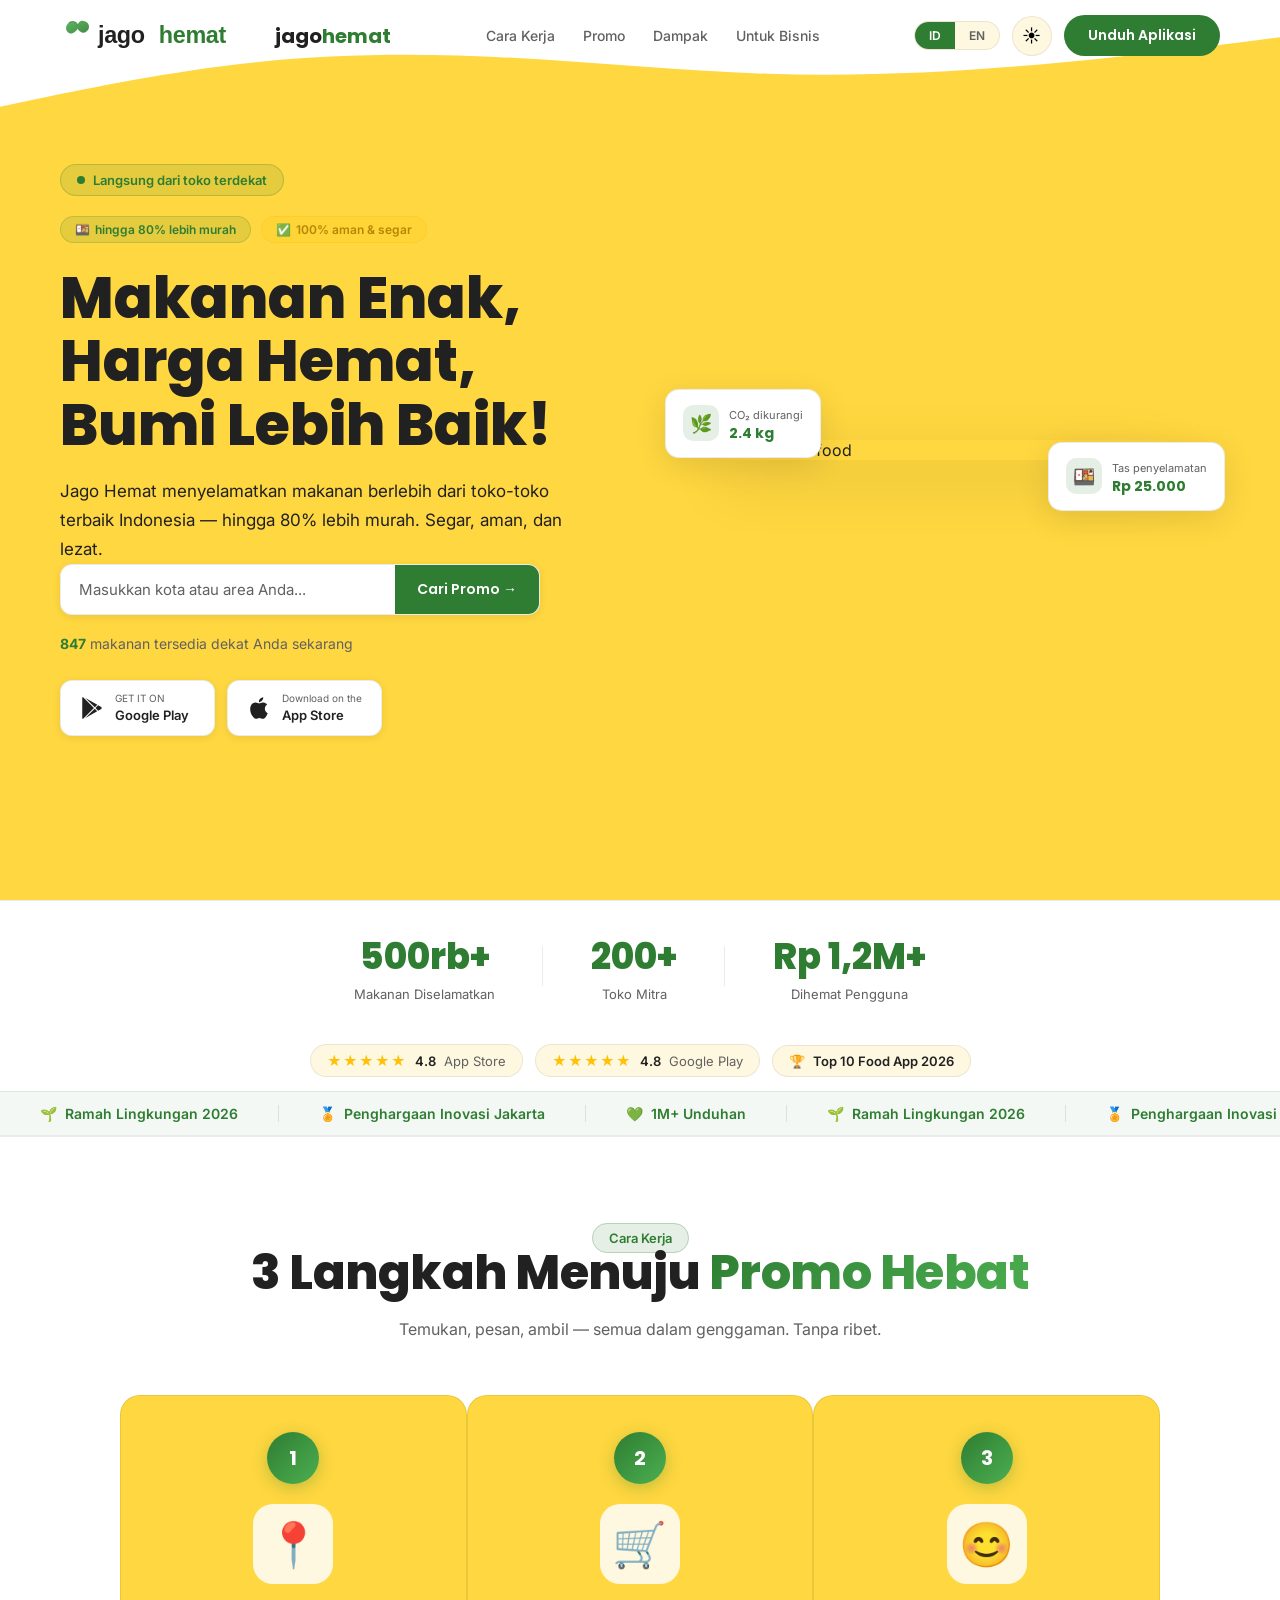
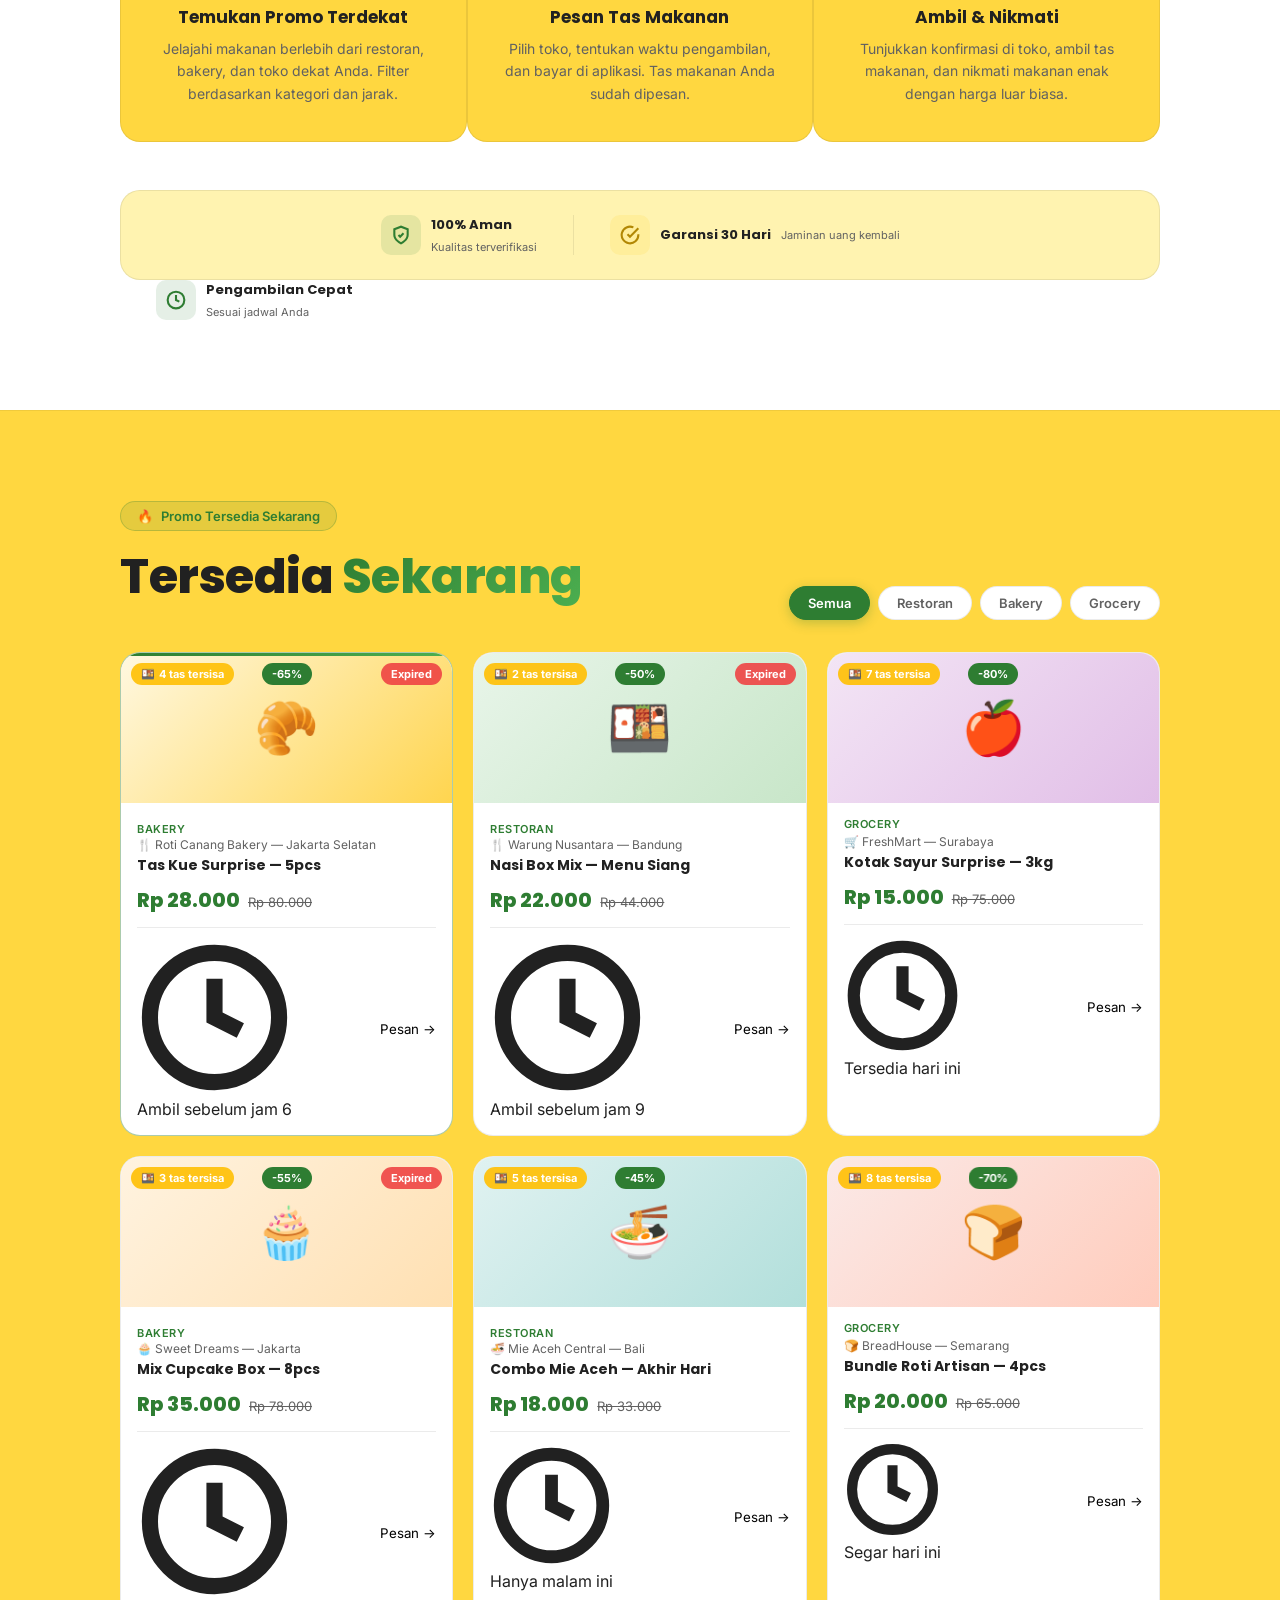
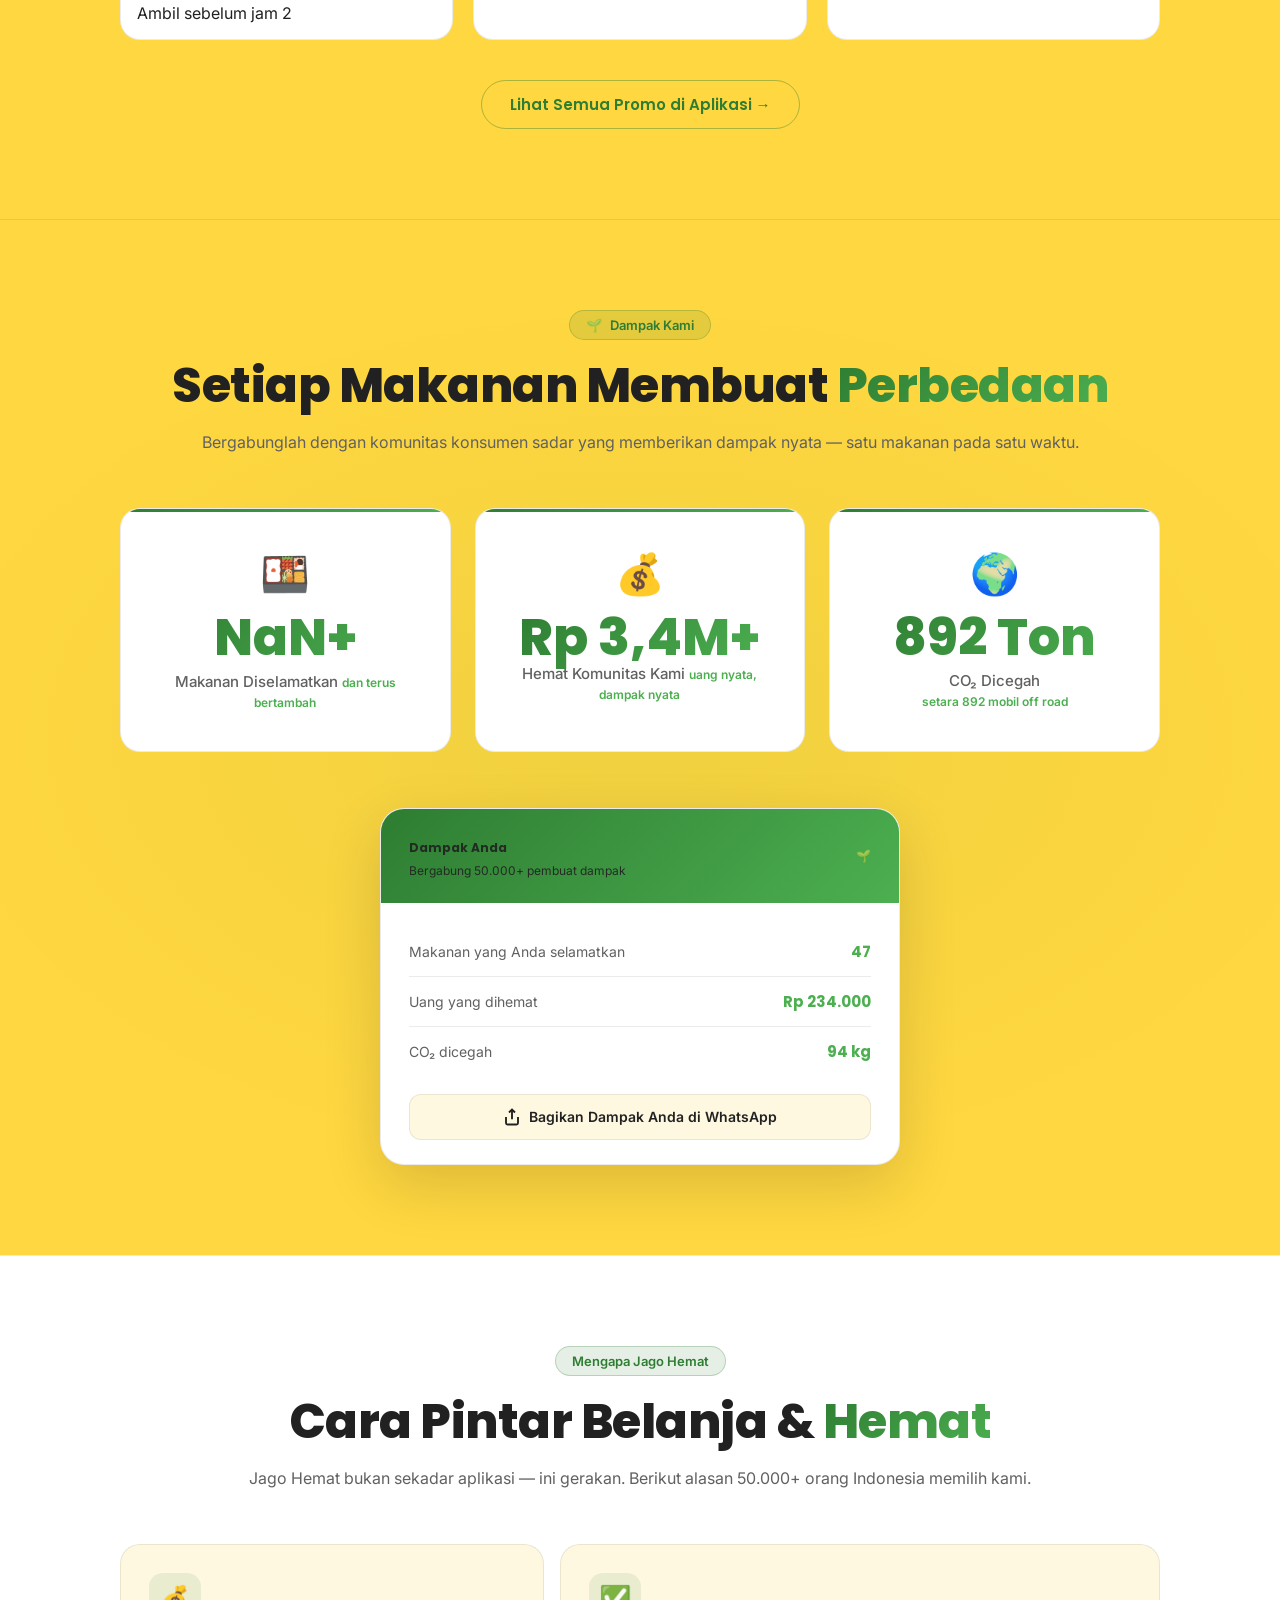
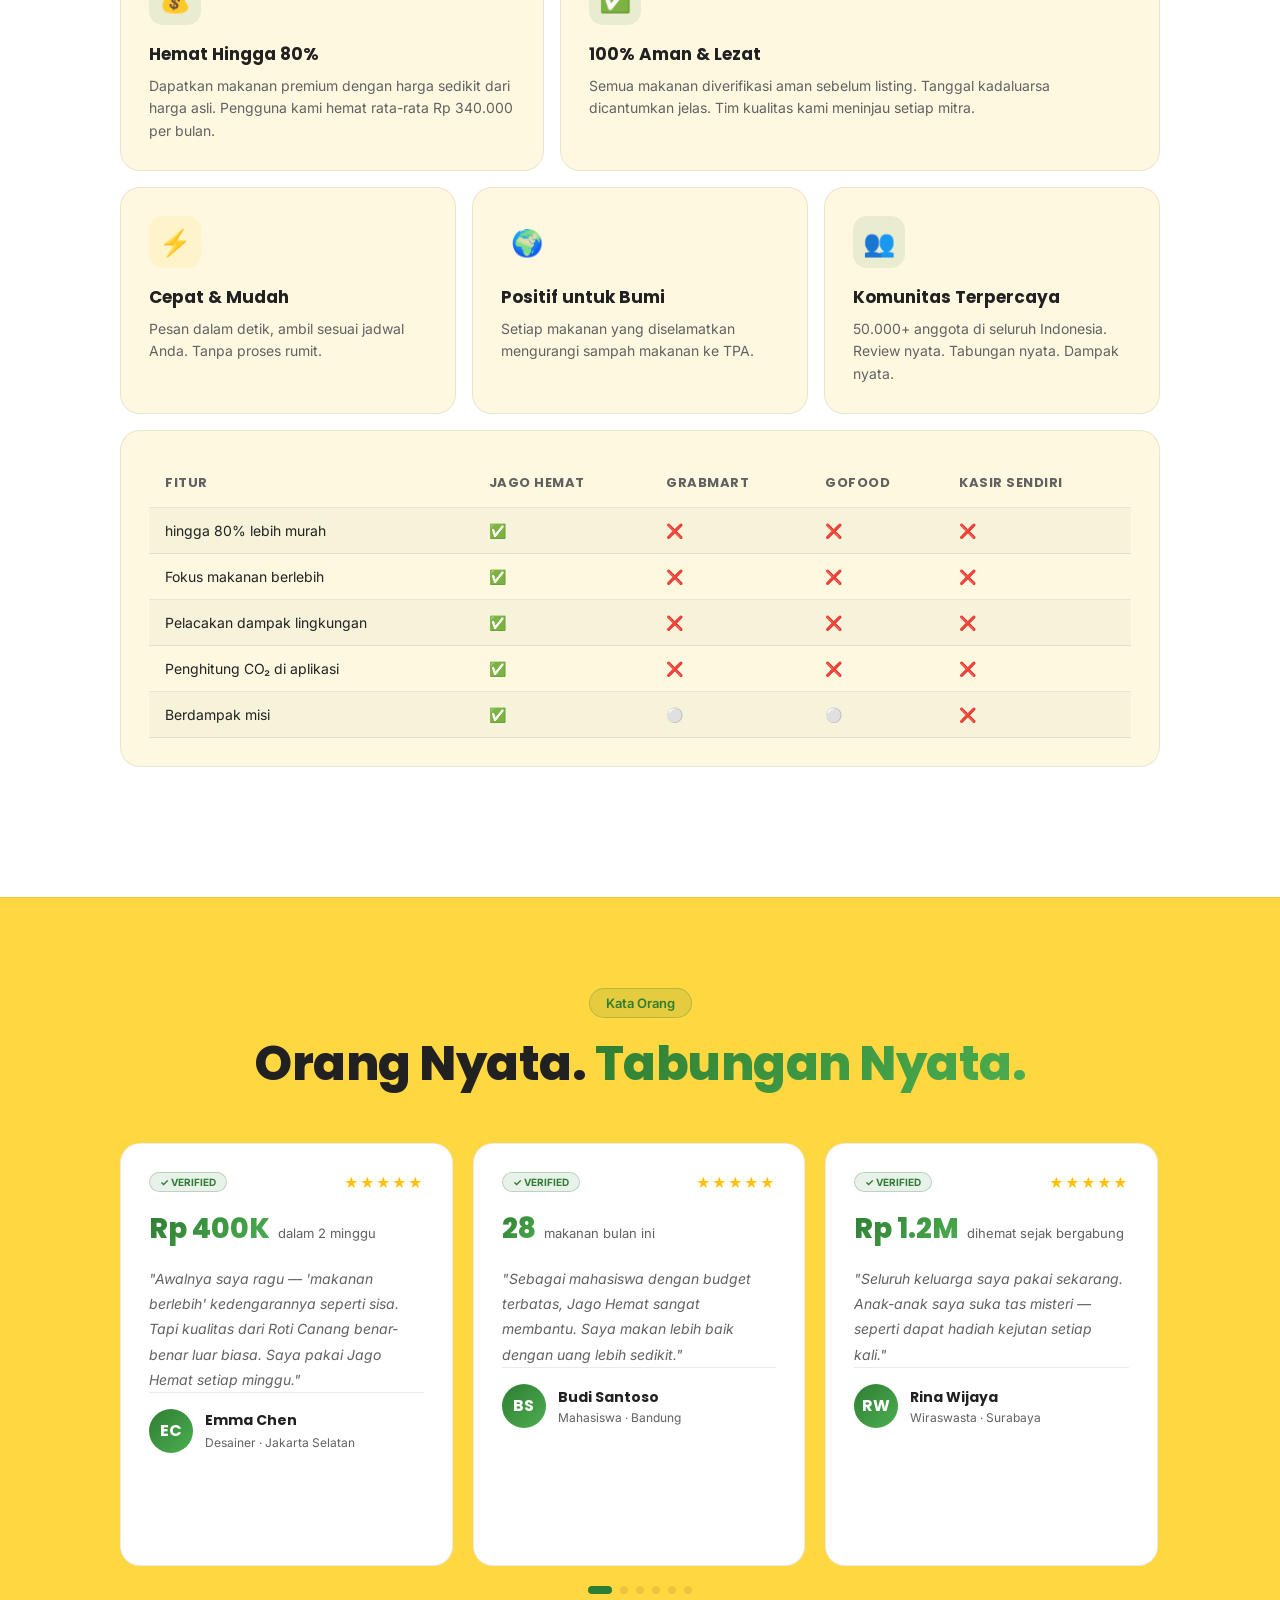
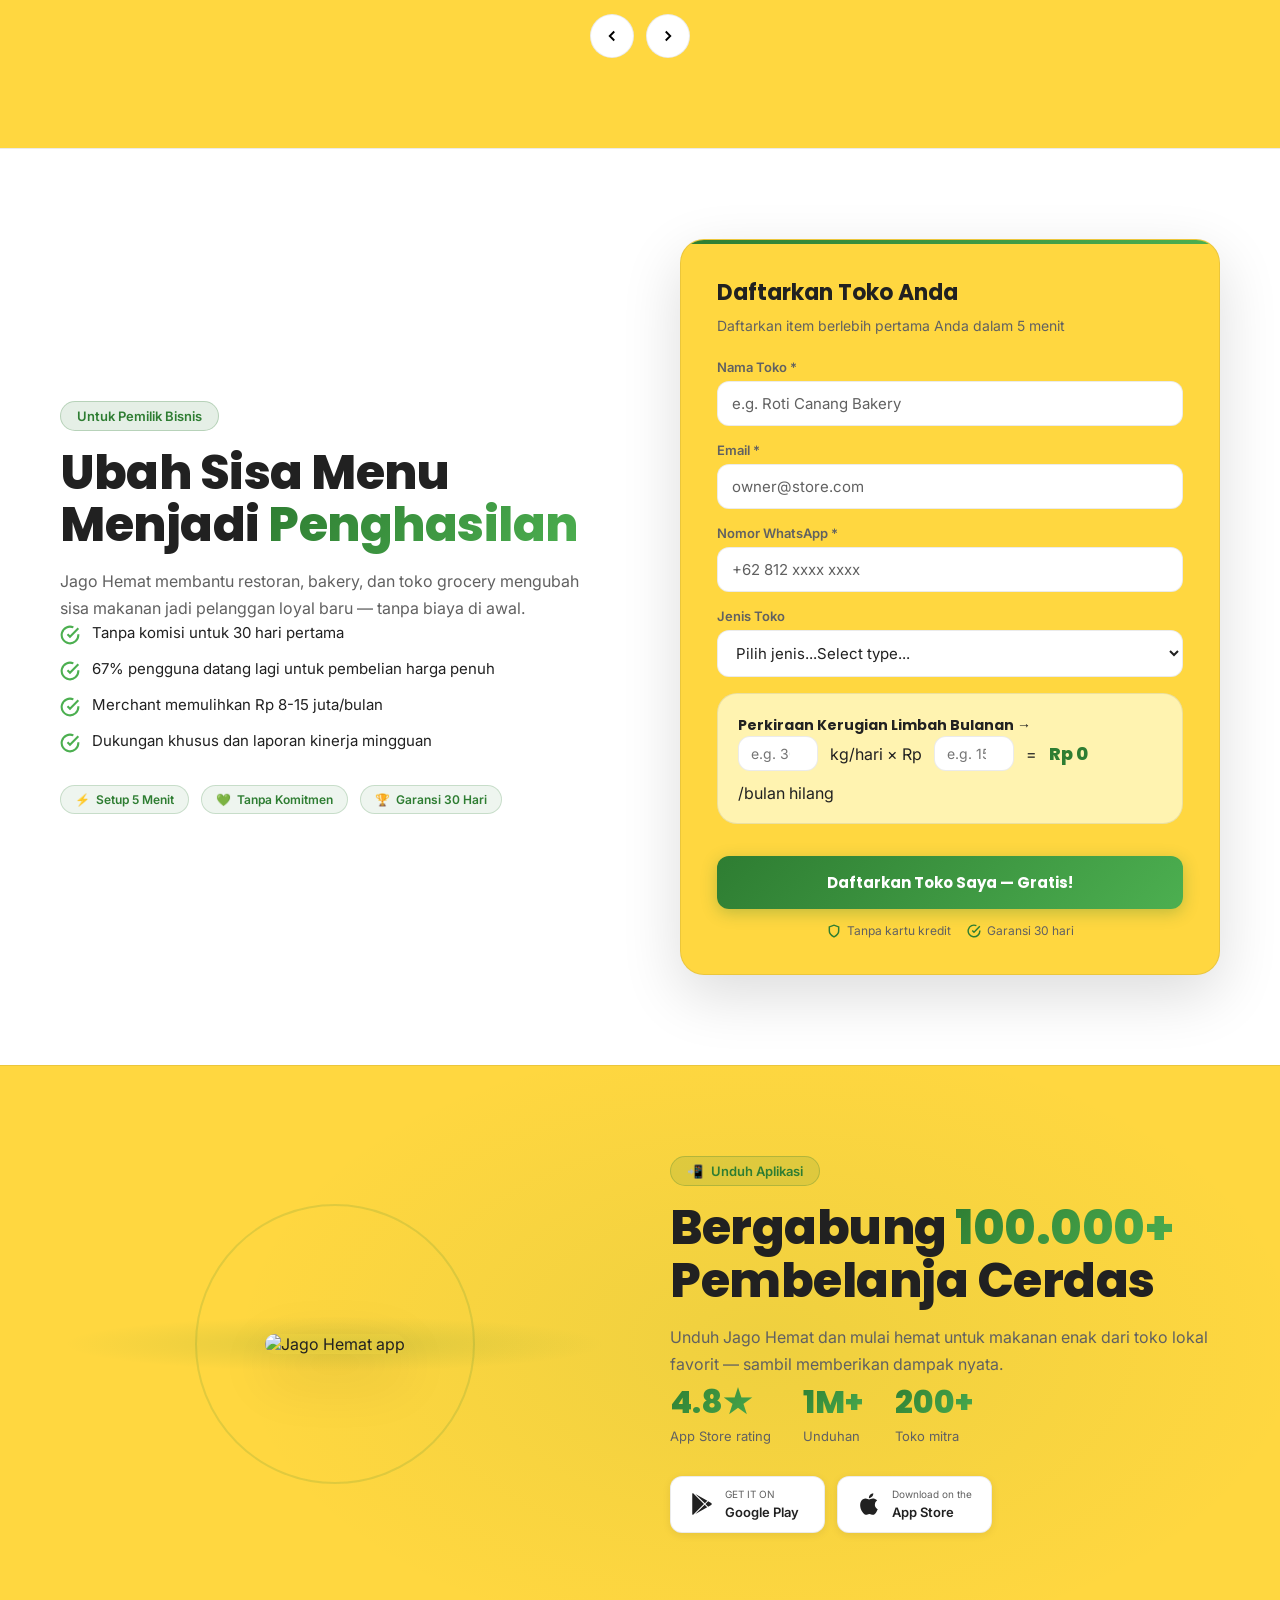
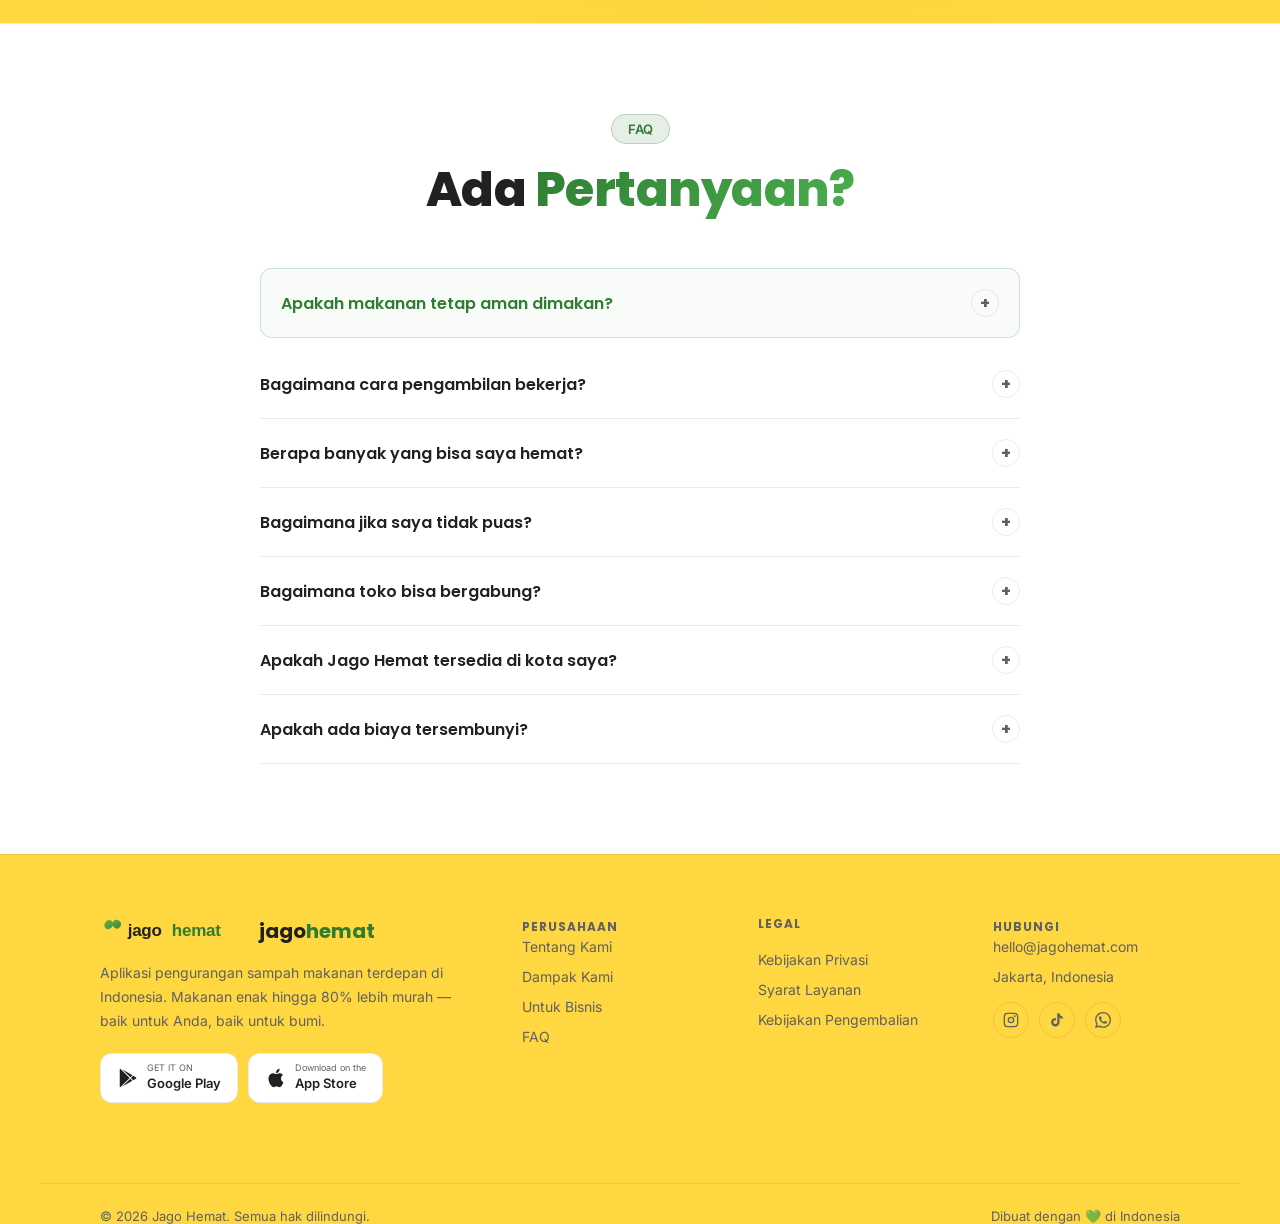
==== v2/index.html @ d6f16a0d "feat(V2): Complete Jago Hemat website v2 — Indonesian-first, official brand colors - Light theme: #F" ====
<!DOCTYPE html>
<html lang="id" data-theme="light" data-lang="id">
<head>
<meta charset="UTF-8">
<meta name="viewport" content="width=device-width, initial-scale=1.0">
<title>Jago Hemat — Makanan Enak, Harga Hemat, Bumi Lebih Baik!</title>
<meta name="description" content="Jago Hemat menyelamatkan makanan berlebih dari toko-toko terbaik Indonesia — hingga 80% lebih murah. Segar, aman, dan lezat. Unduh aplikasinya sekarang.">
<link rel="preconnect" href="https://fonts.googleapis.com">
<link href="https://fonts.googleapis.com/css2?family=Poppins:wght@400;500;600;700;800&family=Inter:wght@400;500;600&display=swap" rel="stylesheet">
<style>
/* ═══════════════════════════════════════════════════
   LIGHT THEME — PRIMARY (Indonesian food-forward)
   Signature: Yellow (#FFD740) + White cards + Forest Green (#2E7D32)
═══════════════════════════════════════════════════════════ */
:root,
:root[data-theme="light"] {
  --bg: #FFD740;
  --card: #FFFFFF;
  --surface: #FFF8E1;
  --surface-alt: #FFF3B0;
  --accent: #2E7D32;
  --accent-light: #4CAF50;
  --warning: #FFC107;
  --text: #212121;
  --text-muted: #616161;
  --border: rgba(0,0,0,0.08);
  --gradient: linear-gradient(135deg, #2E7D32, #4CAF50);
  --shadow-sm: 0 2px 8px rgba(0,0,0,0.08);
  --shadow-md: 0 8px 32px rgba(0,0,0,0.10);
  --shadow-lg: 0 20px 60px rgba(0,0,0,0.14);
  --radius: 20px;
  --radius-sm: 12px;
  --radius-full: 100px;
  --nav-bg: rgba(255,215,64,0.92);
  --section-pad: 90px 60px;
  --section-pad-mobile: 60px 24px;
  --font-head: 'Poppins', sans-serif;
  --font-body: 'Inter', sans-serif;
  --star: #FFC107;
}
/* ═══════════════════════════════════════════════════
   DARK THEME — SECONDARY (Premium mission feel)
═══════════════════════════════════════════════════════════ */
:root[data-theme="dark"] {
  --bg: #0D0D0F;
  --card: #1A1A1E;
  --surface: #252529;
  --surface-alt: #2A2A2E;
  --accent: #2E7D32;
  --accent-light: #4CAF50;
  --warning: #FFC107;
  --text: #FFFFFF;
  --text-muted: #9CA3AF;
  --border: rgba(255,255,255,0.08);
  --gradient: linear-gradient(135deg, #2E7D32, #4CAF50);
  --shadow-sm: 0 2px 8px rgba(0,0,0,0.30);
  --shadow-md: 0 8px 32px rgba(0,0,0,0.40);
  --shadow-lg: 0 20px 60px rgba(0,0,0,0.50);
  --nav-bg: rgba(13,13,15,0.92);
  --section-pad: 90px 60px;
  --section-pad-mobile: 60px 24px;
  --star: #FFC107;
}
/* ═══════════════════════════════════════════════════
   RESET
═══════════════════════════════════════════════════════════ */
*,*::before,*::after{box-sizing:border-box;margin:0;padding:0}
html{scroll-behavior:smooth}
body{
  font-family:var(--font-body);
  background:var(--bg);color:var(--text);
  overflow-x:hidden;-webkit-font-smoothing:antialiased;
  transition:background 0.3s,color 0.3s;
}
h1,h2,h3,h4{font-family:var(--font-head)}
a{color:inherit;text-decoration:none}
button{cursor:pointer;border:none;background:none;font-family:inherit}
img{max-width:100%;height:auto;display:block}
.container{max-width:1200px;margin:0 auto;padding:0 60px}
@media(max-width:768px){.container{padding:0 24px}}
.gradient-text{background:var(--gradient);-webkit-background-clip:text;-webkit-text-fill-color:transparent;background-clip:text}
[data-lang-id]{display:inline}
[data-lang-en]{display:none}
:root[data-lang="en"] [data-lang-id]{display:none}
:root[data-lang="en"] [data-lang-en]{display:inline}
:root[data-lang="id"] [data-lang-id]{display:inline}
:root[data-lang="id"] [data-lang-en]{display:none}
/* ═══════════════════════════════════════════════════
   REVEAL
═══════════════════════════════════════════════════════════ */
.reveal{opacity:0;transform:translateY(28px);transition:opacity 0.65s ease,transform 0.65s ease}
.reveal.visible{opacity:1;transform:translateY(0)}
.reveal.d1{transition-delay:0.1s}.reveal.d2{transition-delay:0.2s}
.reveal.d3{transition-delay:0.3s}.reveal.d4{transition-delay:0.4s}
/* ═══════════════════════════════════════════════════
   SHARED COMPONENTS
═══════════════════════════════════════════════════════════ */
.section{padding:var(--section-pad);position:relative}
.eyebrow{display:inline-flex;align-items:center;gap:8px;background:rgba(46,125,50,0.12);border:1px solid rgba(46,125,50,0.25);border-radius:var(--radius-full);padding:6px 16px;font-size:13px;font-weight:600;color:var(--accent);margin-bottom:20px}
.section-title{font-size:clamp(28px,4vw,48px);font-weight:800;line-height:1.1;margin-bottom:16px;letter-spacing:-0.5px}
.section-sub{font-size:16px;color:var(--text-muted);max-width:560px;line-height:1.7;margin-bottom:32px}
.section-header-center{text-align:center;margin-bottom:52px}
.section-header-center .eyebrow{margin:0 auto 20px}
.section-header-center .section-sub{margin:0 auto}
.btn-primary{display:inline-flex;align-items:center;gap:8px;background:var(--accent);border:none;border-radius:var(--radius-full);padding:13px 28px;font-family:var(--font-head);font-weight:600;font-size:15px;color:#fff;cursor:pointer;transition:opacity 0.2s,transform 0.2s,box-shadow 0.2s}
.btn-primary:hover{opacity:0.88;transform:translateY(-2px);box-shadow:0 8px 24px rgba(46,125,50,0.3)}
.btn-outline{display:inline-flex;align-items:center;gap:8px;border:1.5px solid var(--border);border-radius:var(--radius-full);padding:11px 24px;font-family:var(--font-head);font-weight:600;font-size:14px;color:var(--text);cursor:pointer;transition:border-color 0.2s,transform 0.2s,background 0.2s}
.btn-outline:hover{border-color:var(--accent);color:var(--accent);transform:translateX(3px);background:rgba(46,125,50,0.05)}
[data-theme="dark"] .btn-outline{border-color:rgba(255,255,255,0.15)}
/* ═══════════════════════════════════════════════════
   NAV
═══════════════════════════════════════════════════════════ */
.nav{
  position:fixed;top:0;left:0;right:0;z-index:1000;
  padding:14px 60px;
  display:flex;align-items:center;justify-content:space-between;
  transition:background 0.3s,backdrop-filter 0.3s,border-color 0.3s,padding 0.3s;
  border-bottom:1px solid transparent;
}
.nav.scrolled{background:var(--nav-bg);backdrop-filter:blur(20px);-webkit-backdrop-filter:blur(20px);border-bottom-color:var(--border);padding:10px 60px}
.nav-logo{display:flex;align-items:center;gap:10px}
.nav-logo img{max-height:44px;width:auto}
.nav-logo-text{font-family:var(--font-head);font-weight:700;font-size:20px;color:var(--text)}
.nav-logo-text .hemat{color:var(--accent)}
.nav-links{display:flex;align-items:center;gap:28px}
.nav-links a{color:var(--text-muted);text-decoration:none;font-size:14px;font-weight:500;transition:color 0.2s}
.nav-links a:hover{color:var(--accent)}
.nav-right{display:flex;align-items:center;gap:12px}
.lang-toggle{display:flex;background:var(--surface);border:1px solid var(--border);border-radius:var(--radius-full);overflow:hidden}
.lang-btn{padding:6px 14px;font-size:12px;font-weight:600;color:var(--text-muted);transition:background 0.2s,color 0.2s;border:none;background:none;cursor:pointer}
.lang-btn.active{background:var(--accent);color:#fff}
.theme-toggle{width:40px;height:40px;border-radius:50%;background:var(--surface);border:1px solid var(--border);display:flex;align-items:center;justify-content:center;cursor:pointer;transition:border-color 0.2s,transform 0.2s;font-size:18px;flex-shrink:0}
.theme-toggle:hover{border-color:var(--accent);transform:rotate(20deg)}
.nav-cta{background:var(--accent);border-radius:var(--radius-full);padding:10px 24px;font-family:var(--font-head);font-weight:600;font-size:14px;color:#fff;cursor:pointer;border:none;transition:opacity 0.2s,transform 0.2s}
.nav-cta:hover{opacity:0.88;transform:translateY(-1px)}
.hamburger{display:none;flex-direction:column;gap:5px;cursor:pointer;padding:4px;background:none;border:none}
.hamburger span{display:block;width:24px;height:2px;background:var(--text);border-radius:2px;transition:transform 0.3s,opacity 0.3s}
.drawer-overlay{display:none;position:fixed;inset:0;z-index:2000;background:rgba(0,0,0,0.5);backdrop-filter:blur(4px)}
.drawer{position:fixed;top:0;right:-100%;width:300px;height:100%;background:var(--card);border-left:1px solid var(--border);z-index:2001;transition:right 0.35s cubic-bezier(0.4,0,0.2,1);padding:80px 28px 40px;overflow-y:auto}
.drawer.open{right:0}.drawer-overlay.open{display:block}
.drawer-close{position:absolute;top:20px;right:20px;width:36px;height:36px;background:var(--surface);border:1px solid var(--border);border-radius:50%;display:flex;align-items:center;justify-content:center;cursor:pointer;font-size:16px}
.drawer-links{display:flex;flex-direction:column;gap:4px;margin-bottom:24px}
.drawer-links a{display:block;padding:12px 16px;font-size:16px;font-weight:500;color:var(--text);border-radius:var(--radius-sm);transition:background 0.2s,color 0.2s}
.drawer-links a:hover{background:var(--surface);color:var(--accent)}
@media(max-width:900px){.nav{padding:14px 24px}.nav.scrolled{padding:10px 24px}.nav-links{display:none}.hamburger{display:flex}.nav-cta{display:none}}
/* ═══════════════════════════════════════════════════
   HERO — LIGHT (YELLOW BG + WAVE)
═══════════════════════════════════════════════════════════ */
.hero{position:relative;z-index:1;min-height:100vh;display:flex;align-items:center;padding:var(--section-pad);overflow:hidden;background:#FFD740;color:#212121}
.hero-wave{position:absolute;top:0;left:0;width:100%;pointer-events:none;z-index:0}
.hero-inner{max-width:1200px;margin:0 auto;width:100%;display:grid;grid-template-columns:1fr 1fr;gap:60px;align-items:center;position:relative;z-index:1}
.hero-copy{max-width:540px}
.hero-badge{display:inline-flex;align-items:center;gap:8px;background:rgba(46,125,50,0.12);border:1px solid rgba(46,125,50,0.25);border-radius:var(--radius-full);padding:7px 16px;font-size:13px;font-weight:600;color:var(--accent);margin-bottom:20px;animation:badgePulse 2.5s ease-in-out infinite}
@keyframes badgePulse{0%,100%{box-shadow:0 0 0 0 rgba(46,125,50,0.2)}50%{box-shadow:0 0 0 10px rgba(46,125,50,0)}}
.live-dot{width:8px;height:8px;border-radius:50%;background:var(--accent);animation:blink 1.5s ease-in-out infinite;flex-shrink:0}
@keyframes blink{0%,100%{opacity:1}50%{opacity:0.3}}
.hero-badges{display:flex;gap:10px;margin-bottom:24px;flex-wrap:wrap}
.badge-green{display:inline-flex;align-items:center;gap:5px;background:rgba(46,125,50,0.12);border:1px solid rgba(46,125,50,0.2);border-radius:var(--radius-full);padding:5px 14px;font-size:12px;font-weight:600;color:var(--accent)}
.badge-yellow{display:inline-flex;align-items:center;gap:5px;background:rgba(255,193,7,0.15);border:1px solid rgba(255,193,7,0.3);border-radius:var(--radius-full);padding:5px 14px;font-size:12px;font-weight:600;color:#B28704}
.hero h1,.hero .hero-sub,.hero .hero-counter{color:#212121}.hero h1{font-size:clamp(32px,4.5vw,58px);font-weight:800;line-height:1.1;margin-bottom:20px}
.hero-sub{font-size:17px;line-height:1.7;color:var(--text-muted);margin-bottom:32px}
.store-locator{display:flex;background:var(--card);border:1px solid var(--border);border-radius:var(--radius-sm);overflow:hidden;max-width:480px;margin-bottom:20px;box-shadow:var(--shadow-sm);transition:border-color 0.2s,box-shadow 0.2s}
.store-locator:focus-within{border-color:var(--accent);box-shadow:0 0 0 3px rgba(46,125,50,0.10),var(--shadow-md)}
.store-locator input{flex:1;background:transparent;border:none;padding:14px 18px;font-size:15px;color:var(--text);outline:none;font-family:var(--font-body)}
.store-locator input::placeholder{color:var(--text-muted)}
.store-locator button{background:var(--accent);border:none;padding:14px 22px;font-family:var(--font-head);font-weight:600;font-size:14px;color:#fff;cursor:pointer;white-space:nowrap;transition:opacity 0.2s;flex-shrink:0}
.store-locator button:hover{opacity:0.85}
.hero-counter{display:flex;align-items:center;gap:8px;font-size:14px;color:var(--text-muted);margin-bottom:28px}
.hero-counter strong{color:var(--accent);font-weight:700}
.app-buttons{display:flex;gap:12px;flex-wrap:wrap}
.app-btn{display:inline-flex;align-items:center;gap:10px;background:var(--card);border:1px solid var(--border);border-radius:var(--radius-sm);padding:11px 18px;color:var(--text);text-decoration:none;transition:border-color 0.2s,transform 0.2s,box-shadow 0.2s;min-width:155px;box-shadow:var(--shadow-sm)}
.app-btn:hover{border-color:var(--accent);transform:translateY(-2px);box-shadow:var(--shadow-md)}
.app-btn svg{width:26px;height:26px;flex-shrink:0}
.app-btn-text{line-height:1.25}
.app-btn-text small{font-size:10px;color:var(--text-muted);display:block}
.app-btn-text span{font-size:13px;font-weight:600}
.hero-visual{position:relative;display:flex;justify-content:center;align-items:center}
.hero-img{width:100%;max-width:460px;border-radius:28px;box-shadow:var(--shadow-lg);object-fit:cover;max-height:420px}
.hero-visual::before{content:'';position:absolute;inset:-30px;background:radial-gradient(ellipse at center,rgba(255,215,64,0.3) 0%,transparent 70%);z-index:-1}
.float-card{position:absolute;background:var(--card);border:1px solid var(--border);border-radius:14px;padding:13px 17px;box-shadow:var(--shadow-md);animation:floatY 4s ease-in-out infinite;z-index:2;min-width:150px}
.float-card.c1{top:8%;right:-5px;animation-delay:0s}
.float-card.c2{bottom:10%;left:-5px;animation-delay:2s}
@keyframes floatY{0%,100%{transform:translateY(0)}50%{transform:translateY(-12px)}}
.float-card .fc-row{display:flex;align-items:center;gap:10px}
.float-card .fc-icon{width:36px;height:36px;border-radius:10px;background:rgba(46,125,50,0.12);display:flex;align-items:center;justify-content:center;font-size:18px;flex-shrink:0}
.float-card .fc-lbl{font-size:11px;color:var(--text-muted)}
.float-card .fc-val{font-size:14px;font-weight:700;font-family:var(--font-head);color:var(--accent)}
@media(max-width:900px){.hero{padding:var(--section-pad-mobile);padding-top:100px;min-height:auto}.hero-inner{grid-template-columns:1fr;gap:40px}.hero-visual{display:none}}
/* ═══════════════════════════════════════════════════
   SOCIAL PROOF BAR
═══════════════════════════════════════════════════════════ */
.social-proof{background:var(--card);border-top:1px solid var(--border);border-bottom:1px solid var(--border);overflow:hidden}
.stats-row{display:flex;align-items:center;justify-content:center;flex-wrap:wrap}
.stat-item{display:flex;flex-direction:column;align-items:center;padding:28px 48px;position:relative}
.stat-item:not(:last-child)::after{content:'';position:absolute;right:0;top:50%;transform:translateY(-50%);width:1px;height:40px;background:var(--border)}
.stat-number{font-family:var(--font-head);font-size:clamp(26px,3vw,36px);font-weight:800;color:var(--accent)}
.stat-label{font-size:13px;color:var(--text-muted);margin-top:2px}
.ratings-row{display:flex;align-items:center;justify-content:center;gap:12px;padding:14px 24px;flex-wrap:wrap}
.rating-chip{display:inline-flex;align-items:center;gap:8px;background:var(--surface);border:1px solid var(--border);border-radius:var(--radius-full);padding:7px 16px;font-size:13px;font-weight:600}
.rating-chip .stars{color:var(--star);letter-spacing:1px}
.rating-chip .cnt{color:var(--text-muted);font-weight:400}
.awards-strip{background:rgba(46,125,50,0.05);border-top:1px solid rgba(46,125,50,0.12);padding:13px 0;overflow:hidden}
.awards-track{display:flex;animation:marqueeScroll 30s linear infinite;width:max-content}
.award-item{display:inline-flex;align-items:center;gap:8px;padding:0 40px;font-size:14px;font-weight:600;color:var(--accent);border-right:1px solid rgba(46,125,50,0.15);white-space:nowrap}
@keyframes marqueeScroll{0%{transform:translateX(0)}100%{transform:translateX(-50%)}}
/* ═══════════════════════════════════════════════════
   HOW IT WORKS
═══════════════════════════════════════════════════════════ */
.how-section{background:var(--card);padding:var(--section-pad);border-top:1px solid var(--border)}
.steps-grid{display:grid;grid-template-columns:repeat(3,1fr);gap:0;position:relative;max-width:1100px;margin:0 auto}
.step-card{background:var(--bg);border-radius:var(--radius);border:1px solid var(--border);padding:36px 28px;text-align:center;position:relative;transition:box-shadow 0.3s,transform 0.3s}
[data-theme="dark"] .step-card{background:var(--card)}
.step-card:hover{box-shadow:var(--shadow-lg);transform:translateY(-5px)}
.step-num{width:52px;height:52px;border-radius:50%;background:var(--gradient);color:#fff;font-family:var(--font-head);font-weight:700;font-size:20px;display:flex;align-items:center;justify-content:center;margin:0 auto 20px;box-shadow:0 4px 16px rgba(46,125,50,0.3)}
.step-icon{width:80px;height:80px;margin:0 auto 20px;background:var(--surface);border-radius:20px;display:flex;align-items:center;justify-content:center;font-size:44px;animation:iconFloat 3.5s ease-in-out infinite}
.step-card:nth-child(2) .step-icon{animation-delay:0.8s}
.step-card:nth-child(3) .step-icon{animation-delay:1.6s}
@keyframes iconFloat{0%,100%{transform:translateY(0)}50%{transform:translateY(-8px)}}
.step-title{font-family:var(--font-head);font-weight:700;font-size:17px;margin-bottom:8px}
.step-desc{font-size:14px;color:var(--text-muted);line-height:1.6}
.arrow-right{position:absolute;top:50%;transform:translateY(-50%);right:-28px;z-index:2;display:flex;align-items:center}
.arrow-right svg{width:32px;height:32px;color:var(--accent);opacity:0.4}
.trust-strip{padding:48px 0 0;max-width:1100px;margin:0 auto}
.trust-row{background:var(--surface-alt);border:1px solid var(--border);border-radius:20px;padding:24px 40px;display:flex;align-items:center;justify-content:center;gap:0;flex-wrap:wrap}
[data-theme="dark"] .trust-row{background:var(--card);border-color:var(--border)}
.trust-badge{display:flex;align-items:center;gap:10px;padding:0 36px;border-right:1px solid var(--border)}
.trust-badge:last-child{border-right:none}
.trust-badge-icon{width:40px;height:40px;border-radius:10px;display:flex;align-items:center;justify-content:center;flex-shrink:0}
.trust-badge-icon.g{background:rgba(46,125,50,0.12);color:var(--accent)}
.trust-badge-icon.y{background:rgba(255,193,7,0.12);color:#B28704}
.trust-badge-icon svg{width:20px;height:20px}
.trust-badge-lbl{font-family:var(--font-head);font-weight:700;font-size:13px}
.trust-badge-sub{font-size:11px;color:var(--text-muted)}
@media(max-width:768px){.steps-grid{grid-template-columns:1fr;gap:20px}.arrow-right{display:none}.trust-row{flex-direction:column}.trust-badge{border-right:none;border-bottom:1px solid var(--border);padding:16px 0;width:100%}.trust-badge:last-child{border-bottom:none}}
/* ═══════════════════════════════════════════════════
   FEATURED DEALS
═══════════════════════════════════════════════════════════ */
.deals-section{background:var(--bg);padding:var(--section-pad);border-top:1px solid rgba(0,0,0,0.06)}
[data-theme="dark"] .deals-section{border-top-color:var(--border)}
.deals-top{display:flex;align-items:flex-end;justify-content:space-between;gap:20px;margin-bottom:32px;flex-wrap:wrap}
.filter-bar{display:flex;gap:8px;flex-wrap:wrap}
.filter-tab{padding:8px 18px;border-radius:var(--radius-full);font-size:13px;font-weight:600;cursor:pointer;border:1.5px solid var(--border);background:var(--card);color:var(--text-muted);transition:all 0.2s}
.filter-tab:hover{border-color:var(--accent);color:var(--accent)}
.filter-tab.active{background:var(--accent);border-color:var(--accent);color:#fff;box-shadow:0 3px 12px rgba(46,125,50,0.3)}
.deals-grid{display:grid;grid-template-columns:repeat(3,1fr);gap:20px}
.deal-card{background:var(--card);border-radius:var(--radius);border:1px solid var(--border);overflow:hidden;transition:box-shadow 0.25s,transform 0.25s;border-color:var(--border);position:relative}
.deal-card:hover{box-shadow:var(--shadow-lg);transform:translateY(-4px)}
.deal-card.top{border-color:rgba(46,125,50,0.4)}
.deal-card.top::before{content:'';position:absolute;top:0;left:0;right:0;height:3px;background:var(--gradient);z-index:1}
.deal-img{position:relative;height:150px;overflow:hidden}
.deal-img-bg{width:100%;height:100%;display:flex;align-items:center;justify-content:center;font-size:52px}
.badge-pill{position:absolute;padding:4px 10px;border-radius:var(--radius-full);font-size:11px;font-weight:700;display:flex;align-items:center;gap:4px;color:#fff;backdrop-filter:blur(8px)}
.badge-pill.lt{top:10px;left:10px;background:rgba(255,193,7,0.92)}
.badge-pill.rt{top:10px;right:10px;background:rgba(239,68,68,0.9)}
.badge-pill.bt{top:10px;left:50%;transform:translateX(-50%);background:var(--accent)}
.deal-body{padding:14px 16px 16px}
.deal-cat{font-size:11px;font-weight:600;color:var(--accent);text-transform:uppercase;letter-spacing:0.5px;margin-bottom:3px}
.deal-store{font-size:12px;color:var(--text-muted);margin-bottom:4px}
.deal-title{font-family:var(--font-head);font-weight:700;font-size:14px;margin-bottom:10px;line-height:1.35}
.deal-prices{display:flex;align-items:baseline;gap:8px;margin-bottom:12px}
.price-sale{font-family:var(--font-head);font-weight:800;font-size:20px;color:var(--accent)}
.price-was{font-size:13px;color:var(--text-muted);text-decoration:line-through}
.deal-foot{display:flex;align-items:center;justify-content:space-between;padding-top:12px;border-top:1px solid var(--border)}
.deal-timer{display:flex;align-items:center;gap:5px;font-size:12px;color:var(--text-muted)}
.deal-timer svg{width:13px;height:13px;color:var(--warning);flex-shrink:0}
.deal-reserve{background:var(--accent);color:#fff;padding:7px 16px;border-radius:var(--radius-full);font-size:12px;font-weight:700;transition:opacity 0.2s,transform 0.2s;border:none;cursor:pointer;text-decoration:none;display:inline-block}
.deal-reserve:hover{opacity:0.9;transform:scale(1.03)}
.deals-more{text-align:center;margin-top:40px}
.deals-more a{display:inline-flex;align-items:center;gap:8px;font-family:var(--font-head);font-size:15px;font-weight:600;color:var(--accent);border:1px solid rgba(46,125,50,0.4);border-radius:var(--radius-full);padding:12px 28px;text-decoration:none;transition:background 0.2s,transform 0.2s}
.deals-more a:hover{background:rgba(46,125,50,0.08);transform:translateX(4px)}
@media(max-width:1024px){.deals-grid{grid-template-columns:repeat(2,1fr)}}
@media(max-width:480px){.deals-grid{grid-template-columns:1fr}}
/* ═══════════════════════════════════════════════════
   IMPACT DASHBOARD
═══════════════════════════════════════════════════════════ */
.impact-section{position:relative;padding:var(--section-pad);border-top:1px solid var(--border);overflow:hidden}
.impact-section::before{content:'';position:absolute;inset:0;background:radial-gradient(ellipse 80% 60% at 50% 50%,rgba(46,125,50,0.07) 0%,transparent 70%);pointer-events:none}
.counters-grid{display:grid;grid-template-columns:repeat(3,1fr);gap:24px;max-width:1100px;margin:0 auto 56px;position:relative;z-index:1}
.counter-card{background:var(--card);border:1px solid var(--border);border-radius:20px;padding:40px 28px;text-align:center;position:relative;overflow:hidden;transition:transform 0.3s,border-color 0.3s,box-shadow 0.3s}
.counter-card:hover{transform:translateY(-6px);border-color:rgba(46,125,50,0.4);box-shadow:0 0 40px rgba(46,125,50,0.08)}
.counter-card::before{content:'';position:absolute;top:0;left:0;right:0;height:3px;background:var(--gradient)}
.counter-icon{font-size:40px;margin-bottom:14px}
.counter-val{font-family:var(--font-head);font-size:clamp(34px,4vw,52px);font-weight:800;background:var(--gradient);-webkit-background-clip:text;-webkit-text-fill-color:transparent;background-clip:text;line-height:1;margin-bottom:8px}
.counter-lbl{font-size:15px;color:var(--text-muted);font-weight:500}
.counter-sub{font-size:12px;color:var(--accent-light);margin-top:6px;font-weight:600}
.impact-bottom{max-width:520px;margin:0 auto;position:relative;z-index:1}
.impact-card{background:var(--card);border:1px solid var(--border);border-radius:24px;overflow:hidden;box-shadow:var(--shadow-lg)}
.impact-card-hdr{background:var(--gradient);padding:24px 28px;display:flex;align-items:center;justify-content:space-between}
.impact-card-hdr h3{font-size:17px;font-weight:700}
.impact-card-hdr span{font-size:12px;opacity:0.9}
.impact-card-body{padding:24px 28px}
.impact-row{display:flex;justify-content:space-between;align-items:center;padding:13px 0;border-bottom:1px solid var(--border)}
.impact-row:last-of-type{border-bottom:none}
.impact-row-lbl{font-size:14px;color:var(--text-muted)}
.impact-row-val{font-family:var(--font-head);font-size:15px;font-weight:700;color:var(--accent-light)}
.share-btn{width:100%;margin-top:18px;background:var(--surface);border:1px solid var(--border);border-radius:12px;padding:13px;color:var(--text);font-size:14px;font-weight:600;cursor:pointer;display:flex;align-items:center;justify-content:center;gap:8px;transition:border-color 0.2s,background 0.2s}
.share-btn:hover{border-color:var(--accent);background:rgba(46,125,50,0.08)}
@media(max-width:768px){.counters-grid{grid-template-columns:1fr}.impact-section{padding:var(--section-pad-mobile)}}
/* ═══════════════════════════════════════════════════
   WHY JAGO HEMAT
═══════════════════════════════════════════════════════════ */
.why-section{background:var(--card);padding:var(--section-pad);border-top:1px solid var(--border)}
.bento{display:grid;grid-template-columns:repeat(12,1fr);gap:16px;margin-bottom:40px}
.value-card{background:var(--surface);border:1px solid var(--border);border-radius:var(--radius);padding:28px;transition:box-shadow 0.2s,transform 0.2s}
[data-theme="dark"] .value-card{background:var(--surface)}
.value-card:hover{box-shadow:var(--shadow-md);transform:translateY(-2px)}
.value-card.span7{grid-column:span 7}.value-card.span5{grid-column:span 5}
.value-card.span4{grid-column:span 4}.value-card.span12{grid-column:span 12}
.vc-icon{width:52px;height:52px;border-radius:14px;display:flex;align-items:center;justify-content:center;margin-bottom:16px;font-size:26px}
.vc-icon.g{background:rgba(46,125,50,0.10);color:var(--accent)}
.vc-icon.y{background:rgba(255,193,7,0.10);color:#B28704}
.vc-icon.b{background:rgba":"rgba(6,182,212,0.10);color:#06B6D4}
.vc-title{font-family:var(--font-head);font-weight:700;font-size:17px;margin-bottom:8px}
.vc-desc{font-size:14px;color:var(--text-muted);line-height:1.6}
.compare-table{width:100%;border-collapse:collapse}
.compare-table th,.compare-table td{padding:14px 16px;text-align:left;border-bottom:1px solid var(--border);font-size:14px}
.compare-table th{font-family:var(--font-head);font-weight:700;font-size:13px;color:var(--text-muted);text-transform:uppercase;letter-spacing:0.5px}
.compare-table .check{color:var(--accent);font-weight:700}
.compare-table .cross{color:#EF4444}
.compare-table .partial{color:var(--warning)}
.compare-table .highlight td{background:rgba(46,125,50,0.04)}
.compare-table tbody tr:hover td{background:var(--surface)}
.compare-table tbody tr:hover .highlight td{background:rgba(46,125,50,0.08)}
@media(max-width:1024px){.bento{grid-template-columns:1fr 1fr}.value-card.span7,.value-card.span5{grid-column:span 2}}
@media(max-width:768px){.bento{grid-template-columns:1fr}.value-card.span7,.value-card.span5,.value-card.span4,.value-card.span12{grid-column:span 1}}
/* ═══════════════════════════════════════════════════
   TESTIMONIALS
═══════════════════════════════════════════════════════════ */
.testi-section{background:var(--bg);padding:var(--section-pad);border-top:1px solid rgba(0,0,0,0.06)}
[data-theme="dark"] .testi-section{border-top-color:var(--border)}
.testi-track{overflow:hidden;margin-bottom:20px}
.testi-slider{display:flex;gap:20px;transition:transform 0.5s cubic-bezier(0.16,1,0.3,1)}
.testi-card{flex:0 0 calc(33.333% - 14px);min-width:280px;background:var(--card);border:1px solid var(--border);border-radius:var(--radius);padding:28px;transition:box-shadow 0.3s,transform 0.3s}
.testi-card:hover{box-shadow:var(--shadow-lg);transform:translateY(-4px)}
.testi-card-hd{display:flex;align-items:center;justify-content:space-between;margin-bottom:16px}
.testi-badge{display:inline-flex;align-items:center;gap:5px;background:rgba(46,125,50,0.10);border:1px solid rgba(46,125,50,0.25);border-radius:var(--radius-full);padding:3px 10px;font-size:10px;font-weight:700;color:var(--accent);text-transform:uppercase}
.stars{color:var(--star);font-size:14px;letter-spacing:1px}
.testi-metric{display:flex;align-items:baseline;gap:8px;margin-bottom:16px}
.testi-metric-val{font-family:var(--font-head);font-size:28px;font-weight:800;background:var(--gradient);-webkit-background-clip:text;-webkit-text-fill-color:transparent;background-clip:text}
.testi-metric-lbl{font-size:13px;color:var(--text-muted)}
.testi-text{font-size:14px;line-height:1.8;color:var(--text-muted);font-style:italic;margin-bottom:20px}
.testi-divider{height:1px;background:var(--border);margin-bottom:16px}
.testi-author{display:flex;align-items:center;gap:12px}
.testi-avatar{width:44px;height:44px;border-radius:50%;background:var(--gradient);display:flex;align-items:center;justify-content:center;font-family:var(--font-head);font-weight:700;font-size:16px;color:#fff;flex-shrink:0}
.testi-name{font-family:var(--font-head);font-weight:700;font-size:14px}
.testi-role{font-size:12px;color:var(--text-muted);margin-top:2px}
.carousel-dots{display:flex;justify-content:center;gap:8px;margin-top:16px}
.dot{width:8px;height:8px;border-radius:50%;background:var(--border);cursor:pointer;transition:background 0.2s,width 0.2s}
.dot.active{background:var(--accent);width:24px;border-radius:4px}
.carousel-controls{display:flex;justify-content:center;gap:12px;margin-top:20px}
.carousel-btn{width:44px;height:44px;border-radius:50%;border:1px solid var(--border);background:var(--card);display:flex;align-items:center;justify-content:center;cursor:pointer;transition:border-color 0.2s,background 0.2s}
.carousel-btn:hover{border-color:var(--accent);background:rgba(46,125,50,0.08)}
.carousel-btn svg{width:18px;height:18px}
@media(max-width:900px){.testi-card{flex:0 0 calc(100% - 40px)}}
/* ═══════════════════════════════════════════════════
   FOR BUSINESS
═══════════════════════════════════════════════════════════ */
.biz-section{background:var(--card);padding:var(--section-pad);border-top:1px solid var(--border)}
.biz-grid{max-width:1200px;margin:0 auto;display:grid;grid-template-columns:1fr 1fr;gap:80px;align-items:center}
.biz-copy .eyebrow{margin-bottom:16px}
.biz-copy .section-title{margin-bottom:16px}
.biz-copy .section-sub{margin-bottom:28px}
.biz-features{list-style:none;margin-bottom:32px}
.biz-features li{display:flex;align-items:flex-start;gap:12px;margin-bottom:14px;font-size:15px}
.biz-features li svg{width:20px;height:20px;flex-shrink:0;color:var(--accent-light);margin-top:2px}
.biz-chips{display:flex;gap:12px;flex-wrap:wrap}
.biz-chip{display:inline-flex;align-items:center;gap:6px;background:rgba(46,125,50,0.08);border:1px solid rgba(46,125,50,0.2);border-radius:var(--radius-full);padding:6px 14px;font-size:12px;font-weight:600;color:var(--accent)}
.biz-card{background:var(--bg);border:1px solid var(--border);border-radius:24px;padding:36px;box-shadow:var(--shadow-lg);position:relative;overflow:hidden}
[data-theme="dark"] .biz-card{background:var(--surface)}
.biz-card::before{content:'';position:absolute;top:0;left:0;right:0;height:4px;background:var(--gradient)}
.biz-card-hdr{margin-bottom:24px}
.biz-card-hdr h3{font-family:var(--font-head);font-size:22px;font-weight:700;margin-bottom:6px}
.biz-card-hdr p{font-size:14px;color:var(--text-muted)}
.form-group{margin-bottom:16px}
.form-group label{display:block;font-size:13px;font-weight:600;color:var(--text-muted);margin-bottom:6px}
.form-group input,.form-group select{width:100%;background:var(--card);border:1px solid var(--border);border-radius:var(--radius-sm);padding:12px 14px;font-size:15px;color:var(--text);font-family:var(--font-body);transition:border-color 0.2s,box-shadow 0.2s}
.form-group input:focus,.form-group select:focus{outline:none;border-color:var(--accent);box-shadow:0 0 0 3px rgba(46,125,50,0.10)}
.form-group input::placeholder{color:var(--text-muted)}
.form-group select option{background:var(--card)}
.roi-box{background:var(--surface-alt);border:1px solid var(--border);border-radius:var(--radius);padding:20px;margin-bottom:24px}
[data-theme="dark"] .roi-box{background:var(--card)}
.roi-box h4{font-family:var(--font-head);font-size:14px;font-weight:700;margin-bottom:14px}
.roi-row{display:flex;align-items:center;gap:12px;flex-wrap:wrap}
.roi-row input{width:80px;background:var(--card);border:1px solid var(--border);border-radius:var(--radius-sm);padding:8px 12px;font-size:14px;color:var(--text);font-family:var(--font-body);text-align:center}
.roi-result{margin-top:12px;padding:14px;background:rgba(46,125,50,0.08);border:1px solid rgba(46,125,50,0.2);border-radius:var(--radius-sm)}
.roi-result .amount{font-family:var(--font-head);font-size:22px;font-weight:800;color:var(--accent)}
.roi-result .desc{font-size:12px;color:var(--text-muted);margin-top:2px}
.biz-submit{width:100%;padding:15px;background:var(--gradient);border:none;border-radius:var(--radius-sm);color:#fff;font-family:var(--font-head);font-weight:700;font-size:15px;cursor:pointer;margin-top:8px;transition:opacity 0.2s,transform 0.2s;box-shadow:0 4px 16px rgba(46,125,50,0.3)}
.biz-submit:hover{opacity:0.9;transform:translateY(-1px)}
.biz-submit:disabled{opacity:0.5;cursor:not-allowed}
.biz-trust-row{display:flex;justify-content:center;gap:16px;margin-top:14px;flex-wrap:wrap}
.biz-trust-item{display:flex;align-items:center;gap:6px;font-size:12px;color:var(--text-muted)}
.biz-trust-item svg{width:14px;height:14px;color:var(--accent)}
@media(max-width:900px){.biz-grid{grid-template-columns:1fr;gap:48px}}
/* ═══════════════════════════════════════════════════
   APP CTA
═══════════════════════════════════════════════════════════ */
.app-cta-section{position:relative;padding:var(--section-pad);border-top:1px solid var(--border);overflow:hidden}
.app-cta-section::before{content:'';position:absolute;inset:0;background:radial-gradient(ellipse 60% 80% at 60% 50%,rgba(46,125,50,0.08) 0%,transparent 70%);pointer-events:none}
.app-cta-inner{max-width:1200px;margin:0 auto;display:grid;grid-template-columns:1fr 1fr;gap:60px;align-items:center;position:relative;z-index:1}
.app-phone{position:relative;display:flex;justify-content:center;align-items:center}
.app-phone::before{content:'';position:absolute;inset:-20px;background:radial-gradient(ellipse at center,rgba(46,125,50,0.15) 0%,transparent 65%);z-index:-1}
.app-mockup{max-width:300px;border-radius:32px;box-shadow:var(--shadow-lg);animation:phoneFloat 4s ease-in-out infinite;object-fit:cover}
@keyframes phoneFloat{0%,100%{transform:translateY(0)}50%{transform:translateY(-14px)}}
.app-glow-ring{position:absolute;width:280px;height:280px;border-radius:50%;border:2px solid rgba(46,125,50,0.15);animation:ringPulse 3s ease-in-out infinite}
@keyframes ringPulse{0%,100%{transform:scale(1);opacity:0.5}50%{transform:scale(1.1);opacity:0.2}}
.app-copy .eyebrow{margin-bottom:16px}
.app-copy .section-title{margin-bottom:16px}
.app-copy .section-sub{margin-bottom:28px}
.app-stats{display:flex;gap:32px;margin-bottom:32px;flex-wrap:wrap}
.app-stat-num{font-family:var(--font-head);font-size:32px;font-weight:800;background:var(--gradient);-webkit-background-clip:text;-webkit-text-fill-color:transparent;background-clip:text}
.app-stat-lbl{font-size:13px;color:var(--text-muted);margin-top:2px}
.app-dl-btns{display:flex;gap:12px;flex-wrap:wrap}
@media(max-width:900px){.app-cta-inner{grid-template-columns:1fr;text-align:center}.app-phone{display:none}.app-stats{justify-content:center}.app-dl-btns{justify-content:center}}
/* ═══════════════════════════════════════════════════
   FAQ
═══════════════════════════════════════════════════════════ */
.faq-section{background:var(--card);padding:var(--section-pad);border-top:1px solid var(--border)}
.faq-list{max-width:760px;margin:0 auto}
.faq-item{border-bottom:1px solid var(--border)}
.faq-q{display:flex;align-items:center;justify-content:space-between;gap:16px;padding:20px 0;cursor:pointer;font-family:var(--font-head);font-weight:600;font-size:16px;transition:color 0.2s}
.faq-q:hover{color:var(--accent)}
.faq-icon{width:28px;height:28px;border-radius:50%;border:1.5px solid var(--border);display:flex;align-items:center;justify-content:center;flex-shrink:0;transition:background 0.2s,border-color 0.2s,transform 0.3s}
.faq-item.open .faq-icon{background:var(--gradient);border-color:transparent;transform:rotate(45deg)}
.faq-icon::before{content:'+';font-size:16px;font-weight:700;color:var(--text-muted);transition:color 0.2s}
.faq-item.open .faq-icon::before{color:#fff}
.faq-a{max-height:0;overflow:hidden;transition:max-height 0.4s cubic-bezier(0.16,1,0.3,1)}
.faq-a p{padding:0 0 20px;font-size:15px;color:var(--text-muted);line-height:1.7}
.faq-item.open .faq-a{max-height:400px}
.faq-item.featured{border:1px solid rgba(46,125,50,0.2);border-radius:12px;padding:0 20px;margin-bottom:12px;background:rgba(46,125,50,0.03)}
.faq-item.featured .faq-q{color:var(--accent)}
@media(max-width:768px){.faq-section{padding:var(--section-pad-mobile)}}
/* ═══════════════════════════════════════════════════
   FOOTER
═══════════════════════════════════════════════════════════ */
footer{background:var(--bg);border-top:1px solid rgba(0,0,0,0.08)}
[data-theme="dark"] footer{border-top-color:var(--border)}
[data-theme="dark"] .footer-grid{background:transparent}
.footer-grid{max-width:1200px;margin:0 auto;padding:60px 60px 32px;display:grid;grid-template-columns:2fr 1fr 1fr 1fr;gap:48px}
.footer-brand{}
.footer-logo{display:flex;align-items:center;gap:10px;font-family:var(--font-head);font-weight:700;font-size:20px;margin-bottom:14px}
.footer-logo img{max-height:32px;width:auto}
.footer-logo-text{color:var(--text)}
.footer-logo-text .hemat{color:var(--accent)}
.footer-brand p{font-size:14px;color:var(--text-muted);line-height:1.7;max-width:280px}
.footer-col h4{font-family:var(--font-head);font-size:12px;font-weight:700;text-transform:uppercase;letter-spacing:1px;color:var(--text-muted);margin-bottom:16px}
.footer-col ul{list-style:none}
.footer-col li{margin-bottom:10px}
.footer-col a{font-size:14px;color:var(--text-muted);text-decoration:none;transition:color 0.2s}
.footer-col a:hover{color:var(--accent)}
.footer-app-badges{display:flex;gap:10px;margin-top:20px;flex-wrap:wrap}
.app-badge{display:inline-flex;align-items:center;gap:8px;background:var(--card);border:1px solid var(--border);border-radius:var(--radius-sm);padding:9px 16px;text-decoration:none;color:var(--text);transition:border-color 0.2s,transform 0.2s}
.app-badge:hover{border-color:var(--accent);transform:translateY(-1px)}
.app-badge svg{width:22px;height:22px}
.app-badge-lbl{line-height:1.2}
.app-badge-lbl small{font-size:9px;color:var(--text-muted);display:block}
.app-badge-lbl span{font-size:13px;font-weight:600}
.footer-bottom{border-top:1px solid rgba(0,0,0,0.06);margin-top:48px;padding-top:24px;max-width:1200px;margin-left:auto;margin-right:auto;padding-left:60px;padding-right:60px;display:flex;justify-content:space-between;align-items:center;flex-wrap:wrap;gap:12px}
[data-theme="dark"] .footer-bottom{border-top-color:var(--border)}
.footer-bottom p{font-size:13px;color:var(--text-muted)}
.footer-social{display:flex;gap:10px}
.footer-social a{width:36px;height:36px;border:1px solid var(--border);border-radius:50%;display:flex;align-items:center;justify-content:center;transition:border-color 0.2s,background 0.2s}
.footer-social a:hover{border-color:var(--accent);background:rgba(46,125,50,0.08)}
.footer-social svg{width:16px;height:16px}
@media(max-width:900px){.footer-grid{grid-template-columns:1fr 1fr;padding:40px 24px 24px}.footer-bottom{padding-left:24px;padding-right:24px}}
@media(max-width:480px){.footer-grid{grid-template-columns:1fr}}
</style>
</head>
<body>

<!-- Mobile Drawer -->
<div class="drawer-overlay" id="drawerOverlay"></div>
<div class="drawer" id="drawer">
  <button class="drawer-close" onclick="closeDrawer()">✕</button>
  <div class="drawer-links">
    <a href="#how" onclick="closeDrawer()"><span data-lang-id>Cara Kerja</span><span data-lang-en>How It Works</span></a>
    <a href="#deals" onclick="closeDrawer()"><span data-lang-id>Promo</span><span data-lang-en>Deals</span></a>
    <a href="#impact" onclick="closeDrawer()"><span data-lang-id>Dampak</span><span data-lang-en>Impact</span></a>
    <a href="#business" onclick="closeDrawer()"><span data-lang-id>Untuk Bisnis</span><span data-lang-en>For Business</span></a>
  </div>
  <div style="display:flex;flex-direction:column;gap:10px">
    <div style="display:flex;align-items:center;gap:10px"><span style="font-size:13px;color:var(--text-muted)">Language:</span><div class="lang-toggle"><button class="lang-btn active" onclick="setLang('id')">ID</button><button class="lang-btn" onclick="setLang('en')">EN</button></div></div>
    <div style="display:flex;align-items:center;gap:10px;margin-top:4px"><span style="font-size:13px;color:var(--text-muted)">Theme:</span><button class="theme-toggle" onclick="toggleTheme()" id="themeBtnDrawer">🌙</button></div>
    <a href="#download" class="btn-primary" onclick="closeDrawer()" style="margin-top:8px;justify-content:center;text-align:center"><span data-lang-id>Unduh Aplikasi</span><span data-lang-en>Download App</span></a>
  </div>
</div>

<!-- NAV -->
<nav class="nav" id="navbar">
  <a href="#" class="nav-logo">
    <img src="assets/logo-real.svg" alt="jago hemat" onerror="this.style.display='none'">
    <span class="nav-logo-text">jago<span class="hemat">hemat</span></span>
  </a>
  <div class="nav-links">
    <a href="#how"><span data-lang-id>Cara Kerja</span><span data-lang-en>How It Works</span></a>
    <a href="#deals"><span data-lang-id>Promo</span><span data-lang-en>Deals</span></a>
    <a href="#impact"><span data-lang-id>Dampak</span><span data-lang-en>Impact</span></a>
    <a href="#business"><span data-lang-id>Untuk Bisnis</span><span data-lang-en>For Business</span></a>
  </div>
  <div class="nav-right">
    <div class="lang-toggle">
      <button class="lang-btn active" data-lang-switch="id">ID</button>
      <button class="lang-btn" data-lang-switch="en">EN</button>
    </div>
    <button class="theme-toggle" onclick="toggleTheme()" id="themeBtnNav" aria-label="Toggle theme">🌙</button>
    <a href="#download" class="nav-cta"><span data-lang-id>Unduh Aplikasi</span><span data-lang-en>Download App</span></a>
    <button class="hamburger" onclick="openDrawer()" aria-label="Menu">
      <span></span><span></span><span></span>
    </button>
  </div>
</nav>

<!-- HERO -->
<section class="hero" id="hero">
  <!-- Wave SVG -->
  <svg class="hero-wave" viewBox="0 0 1440 120" fill="none" xmlns="http://www.w3.org/2000/svg" preserveAspectRatio="none">
    <path d="M0 120L48 110C96 100 192 80 288 70C384 60 480 60 576 65C672 70 768 80 864 83C960 86 1056 82 1152 74C1248 66 1344 54 1392 48L1440 42V0H1392C1344 0 1248 0 1152 0C1056 0 960 0 864 0C768 0 672 0 576 0C480 0 384 0 288 0C192 0 96 0 48 0H0V120Z" fill="white"/>
  </svg>
  <div class="hero-inner">
    <div class="hero-copy">
      <div class="hero-badge">
        <span class="live-dot"></span>
        <span data-lang-id>Langsung dari toko terdekat</span><span data-lang-en>Live from stores near you</span>
      </div>
      <div class="hero-badges">
        <span class="badge-green">🍱 <span data-lang-id> hingga 80% lebih murah</span><span data-lang-en> up to 80% off</span></span>
        <span class="badge-yellow">✅ <span data-lang-id> 100% aman & segar</span><span data-lang-en> 100% safe & fresh</span></span>
      </div>
      <h1>
        <span data-lang-id>Makanan Enak,<br>Harga Hemat,<br>Bumi Lebih Baik!</span>
        <span data-lang-en>Great Food.<br>Smart Savings.<br>Better Planet.</span>
      </h1>
      <p class="hero-sub" data-lang-id>Jago Hemat menyelamatkan makanan berlebih dari toko-toko terbaik Indonesia — hingga 80% lebih murah. Segar, aman, dan lezat.</p>
      <p class="hero-sub" data-lang-en>Jago Hemat rescues surplus food from Indonesia's best stores — up to 80% off. Fresh, safe, and delicious.</p>

      <div class="store-locator">
        <input type="text" placeholder="Masukkan kota atau area Anda..." data-placeholder-id="Masukkan kota atau area Anda..." data-placeholder-en="Enter your city or area..." id="locatorInput">
        <button><span data-lang-id>Cari Promo →</span><span data-lang-en>Find Deals →</span></button>
      </div>

      <div class="hero-counter">
        <span style="font-size:14px;color:var(--text-muted)"><strong id="liveCounter">847</strong> <span data-lang-id>makanan tersedia dekat Anda sekarang</span><span data-lang-en>meals available near you now</span></span>
      </div>

      <div class="app-buttons">
        <a href="https://play.google.com/store/apps/details?id=com.jamat.dev&hl=id" class="app-btn" target="_blank" rel="noopener">
          <svg viewBox="0 0 24 24" fill="currentColor"><path d="M3.609 1.814L13.792 12 3.61 22.186a.996.996 0 0 1-.61-.92V2.734a1 1 0 0 1 .609-.92zm10.89 10.893l2.302 2.302-10.937 6.333 8.635-8.635zm3.199-3.198l2.807 1.626a1 1 0 0 1 0 1.73l-2.808 1.626L15.206 12l2.492-2.491zM5.864 2.658L16.94 8.99l-2.302 2.302-8.774-8.634z"/></svg>
          <div class="app-btn-text">
            <small>GET IT ON</small>
            <span>Google Play</span>
          </div>
        </a>
        <a href="https://apps.apple.com" class="app-btn" target="_blank" rel="noopener">
          <svg viewBox="0 0 24 24" fill="currentColor"><path d="M18.71 19.5c-.83 1.24-1.71 2.45-3.05 2.47-1.34.03-1.77-.79-3.29-.79-1.53 0-2 .77-3.27.82-1.31.05-2.3-1.32-3.14-2.53C4.25 17 2.94 12.45 4.7 9.39c.87-1.52 2.43-2.48 4.12-2.51 1.28-.02 2.5.87 3.29.87.78 0 2.26-1.07 3.81-.91.65.03 2.47.26 3.64 1.98-.09.06-2.17 1.28-2.15 3.81.03 3.02 2.65 4.03 2.68 4.04-.03.07-.42 1.44-1.38 2.83M13 3.5c.73-.83 1.94-1.46 2.94-1.5.13 1.17-.34 2.35-1.04 3.19-.69.85-1.83 1.51-2.95 1.42-.15-1.15.41-2.35 1.05-3.11z"/></svg>
          <div class="app-btn-text">
            <small>Download on the</small>
            <span>App Store</span>
          </div>
        </a>
      </div>
    </div>

    <div class="hero-visual">
      <img src="https://images.unsplash.com/photo-1512058564366-18510be2db19?w=800&q=80" alt="Indonesian food" class="hero-img" style="border-radius:24px">
      <div class="float-card c1">
        <div class="fc-row">
          <div class="fc-icon">🍱</div>
          <div>
            <div class="fc-lbl" data-lang-id>Tas penyelamatan</div><div class="fc-lbl" data-lang-en>Bag saved</div>
            <div class="fc-val">Rp 25.000</div>
          </div>
        </div>
      </div>
      <div class="float-card c2">
        <div class="fc-row">
          <div class="fc-icon">🌿</div>
          <div>
            <div class="fc-lbl" data-lang-id>CO₂ dikurangi</div><div class="fc-lbl" data-lang-en>CO₂ reduced</div>
            <div class="fc-val">2.4 kg</div>
          </div>
        </div>
      </div>
    </div>
  </div>
</section>

<!-- SOCIAL PROOF BAR -->
<section class="social-proof">
  <div class="stats-row">
    <div class="stat-item reveal">
      <div class="stat-number">500rb+</div>
      <div class="stat-label" data-lang-id>Makanan Diselamatkan</div><div class="stat-label" data-lang-en>Meals Rescued</div>
    </div>
    <div class="stat-item reveal d1">
      <div class="stat-number">200+</div>
      <div class="stat-label" data-lang-id>Toko Mitra</div><div class="stat-label" data-lang-en>Partner Stores</div>
    </div>
    <div class="stat-item reveal d2">
      <div class="stat-number">Rp 1,2M+</div>
      <div class="stat-label" data-lang-id>Dihemat Pengguna</div><div class="stat-label" data-lang-en>Saved by Users</div>
    </div>
  </div>
  <div class="ratings-row">
    <div class="rating-chip"><span class="stars">★★★★★</span> <span>4.8</span> <span class="cnt">App Store</span></div>
    <div class="rating-chip"><span class="stars">★★★★★</span> <span>4.8</span> <span class="cnt">Google Play</span></div>
    <div class="rating-chip">🏆 <span>Top 10 Food App 2026</span></div>
  </div>
  <div class="awards-strip">
    <div class="awards-track">
      <div class="award-item"><span>🌱</span> <span data-lang-id>Ramah Lingkungan 2026</span><span data-lang-en>Eco-Friendly Choice 2026</span></div>
      <div class="award-item"><span>🏅</span> <span data-lang-id>Penghargaan Inovasi Jakarta</span><span data-lang-en>Jakarta Innovation Award</span></div>
      <div class="award-item"><span>💚</span> <span>1M+ Unduhan</span></div>
      <div class="award-item"><span>🌱</span> <span data-lang-id>Ramah Lingkungan 2026</span><span data-lang-en>Eco-Friendly Choice 2026</span></div>
      <div class="award-item"><span>🏅</span> <span data-lang-id>Penghargaan Inovasi Jakarta</span><span data-lang-en>Jakarta Innovation Award</span></div>
      <div class="award-item"><span>💚</span> <span>1M+ Unduhan</span></div>
    </div>
  </div>
</section>

<!-- HOW IT WORKS -->
<section class="how-section" id="how">
  <div class="container">
    <div class="section-header-center reveal">
      <div class="eyebrow" data-lang-id>Cara Kerja</div><div class="eyebrow" data-lang-en>How It Works</div>
      <h2 class="section-title"><span data-lang-id>3 Langkah Menuju <span class="gradient-text">Promo Hebat</span></span><span data-lang-en>Three Steps to <span class="gradient-text">Great Deals</span></span></h2>
      <p class="section-sub" data-lang-id>Temukan, pesan, ambil — semua dalam genggaman. Tanpa ribet.</p>
      <p class="section-sub" data-lang-en>Discover, reserve, collect — all in one app. No hassle.</p>
    </div>
    <div class="steps-grid">
      <div class="step-card reveal">
        <div class="step-num">1</div>
        <div class="step-icon">📍</div>
        <h3 class="step-title"><span data-lang-id>Temukan Promo Terdekat</span><span data-lang-en>Find Nearby Deals</span></h3>
        <p class="step-desc" data-lang-id>Jelajahi makanan berlebih dari restoran, bakery, dan toko dekat Anda. Filter berdasarkan kategori dan jarak.</p>
        <p class="step-desc" data-lang-en>Browse surplus food from restaurants, bakeries, and grocery stores near you. Filter by category and distance.</p>
      </div>
      <div class="step-card reveal d1">
        <div class="step-num">2</div>
        <div class="step-icon">🛒</div>
        <h3 class="step-title"><span data-lang-id>Pesan Tas Makanan</span><span data-lang-en>Reserve Your Bag</span></h3>
        <p class="step-desc" data-lang-id>Pilih toko, tentukan waktu pengambilan, dan bayar di aplikasi. Tas makanan Anda sudah dipesan.</p>
        <p class="step-desc" data-lang-en>Pick a store, choose your pickup window, and pay in the app. Your bag is reserved.</p>
      </div>
      <div class="step-card reveal d2">
        <div class="step-num">3</div>
        <div class="step-icon">😊</div>
        <h3 class="step-title"><span data-lang-id>Ambil & Nikmati</span><span data-lang-en>Pick Up & Enjoy</span></h3>
        <p class="step-desc" data-lang-id>Tunjukkan konfirmasi di toko, ambil tas makanan, dan nikmati makanan enak dengan harga luar biasa.</p>
        <p class="step-desc" data-lang-en>Show your confirmation at the store, grab your bag, and enjoy great food at amazing prices.</p>
      </div>
    </div>
    <div class="trust-strip reveal">
      <div class="trust-row">
        <div class="trust-badge">
          <div class="trust-badge-icon g">
            <svg viewBox="0 0 24 24" fill="none" stroke="currentColor" stroke-width="2.5"><path d="M12 22s8-4 8-10V5l-8-3-8 3v7c0 6 8 10 8 10z"/><path d="m9 12 2 2 4-4"/></svg>
          </div>
          <div>
            <div class="trust-badge-lbl">100% Aman</div>
            <div class="trust-badge-sub" data-lang-id>Kualitas terverifikasi</div><div class="trust-badge-sub" data-lang-en>Verified quality</div>
          </div>
        </div>
        <div class="trust-badge">
          <div class="trust-badge-icon y">
            <svg viewBox="0 0 24 24" fill="none" stroke="currentColor" stroke-width="2.5"><path d="M22 11.08V12a10 10 0 1 1-5.93-9.14"/><polyline points="22 4 12 14.01 9 11.01"/></svg>
          </div          <div>
            <div class="trust-badge-lbl">Garansi 30 Hari</div>
            <div class="trust-badge-sub" data-lang-id>Jaminan uang kembali</div><div class="trust-badge-sub" data-lang-en>Money-back guarantee</div>
          </div>
        </div>
        <div class="trust-badge">
          <div class="trust-badge-icon g">
            <svg viewBox="0 0 24 24" fill="none" stroke="currentColor" stroke-width="2.5"><circle cx="12" cy="12" r="10"/><path d="M12 6v6l4 2"/></svg>
          </div>
          <div>
            <div class="trust-badge-lbl">Pengambilan Cepat</div>
            <div class="trust-badge-sub" data-lang-id>Sesuai jadwal Anda</div><div class="trust-badge-sub" data-lang-en>Pick up on your schedule</div>
          </div>
        </div>
      </div>
    </div>
  </div>
</section>

<!-- FEATURED DEALS -->
<section class="deals-section" id="deals">
  <div class="container">
    <div class="deals-top reveal">
      <div>
        <div class="eyebrow">🔥 <span data-lang-id>Promo Tersedia Sekarang</span><span data-lang-en>Hot Deals Right Now</span></div>
        <h2 class="section-title"><span data-lang-id>Tersedia <span class="gradient-text">Sekarang</span></span><span data-lang-en>Available <span class="gradient-text">Right Now</span></span></h2>
      </div>
      <div class="filter-bar">
        <button class="filter-tab active" data-filter="all"><span data-lang-id>Semua</span><span data-lang-en>All</span></button>
        <button class="filter-tab" data-filter="restaurant"><span data-lang-id>Restoran</span><span data-lang-en>Restaurants</span></button>
        <button class="filter-tab" data-filter="bakery"><span data-lang-id>Bakery</span><span data-lang-en>Bakeries</span></button>
        <button class="filter-tab" data-filter="grocery"><span data-lang-id>Grocery</span><span data-lang-en>Groceries</span></button>
      </div>
    </div>

    <div class="deals-grid">
      <div class="deal-card top reveal" data-category="bakery">
        <div class="deal-img">
          <div class="deal-img-bg" style="background:linear-gradient(135deg,#FFF8E1,#FFD54F)">🥐</div>
          <div class="badge-pill lt">🍱 <span data-lang-id>4 tas tersisa</span><span data-lang-en>4 bags left</span></div>
          <div class="badge-pill rt"><span class="countdown" data-expires="2026-03-30T18:00:00">--:--</span></div>
          <div class="badge-pill bt">-65%</div>
        </div>
        <div class="deal-body">
          <div class="deal-cat" data-lang-id>Bakery</div><div class="deal-cat" data-lang-en>Bakery</div>
          <div class="deal-store">🍴 Roti Canang Bakery — Jakarta Selatan</div>
          <div class="deal-title"><span data-lang-id>Tas Kue Surprise — 5pcs</span><span data-lang-en>Surprise Pastry Bag — 5pcs</span></div>
          <div class="deal-prices"><span class="price-sale">Rp 28.000</span><span class="price-was">Rp 80.000</span></div>
          <div class="deal-foot">
            <div class="deals-timer"><svg viewBox="0 0 24 24" fill="none" stroke="currentColor" stroke-width="2.5"><circle cx="12" cy="12" r="10"/><path d="M12 6v6l4 2"/></svg><span data-lang-id>Ambil sebelum jam 6</span><span data-lang-en>Pickup by 6 PM</span></div>
            <button class="deals-reserve"><span data-lang-id>Pesan →</span><span data-lang-en>Reserve →</span></button>
          </div>
        </div>
      </div>

      <div class="deal-card reveal d1" data-category="restaurant">
        <div class="deal-img">
          <div class="deal-img-bg" style="background:linear-gradient(135deg,#E8F5E9,#C8E6C9)">🍱</div>
          <div class="badge-pill lt">🍱 <span data-lang-id>2 tas tersisa</span><span data-lang-en>2 bags left</span></div>
          <div class="badge-pill rt"><span class="countdown" data-expires="2026-03-29T21:00:00">--:--</span></div>
          <div class="badge-pill bt">-50%</div>
        </div>
        <div class="deal-body">
          <div class="deal-cat" data-lang-id>Restoran</div><div class="deal-cat" data-lang-en>Restaurant</div>
          <div class="deal-store">🍴 Warung Nusantara — Bandung</div>
          <div class="deal-title"><span data-lang-id>Nasi Box Mix — Menu Siang</span><span data-lang-en>Nasi Box Mix — Lunch Special</span></div>
          <div class="deal-prices"><span class="price-sale">Rp 22.000</span><span class="price-was">Rp 44.000</span></div>
          <div class="deal-foot">
            <div class="deals-timer"><svg viewBox="0 0 24 24" fill="none" stroke="currentColor" stroke-width="2.5"><circle cx="12" cy="12" r="10"/><path d="M12 6v6l4 2"/></svg><span data-lang-id>Ambil sebelum jam 9</span><span data-lang-en>Pickup by 9 PM</span></div>
            <button class="deals-reserve"><span data-lang-id>Pesan →</span><span data-lang-en>Reserve →</span></button>
          </div>
        </div>
      </div>

      <div class="deal-card reveal d2" data-category="grocery">
        <div class="deal-img">
          <div class="deal-img-bg" style="background:linear-gradient(135deg,#F3E5F5,#E1BEE7)">🍎</div>
          <div class="badge-pill lt">🍱 <span data-lang-id>7 tas tersisa</span><span data-lang-en>7 bags left</span></div>
          <div class="badge-pill bt">-80%</div>
        </div>
        <div class="deal-body">
          <div class="deal-cat">Grocery</div>
          <div class="deal-store">🛒 FreshMart — Surabaya</div>
          <div class="deal-title"><span data-lang-id>Kotak Sayur Surprise — 3kg</span><span data-lang-en>Produce Surprise Box — 3kg</span></div>
          <div class="deal-prices"><span class="price-sale">Rp 15.000</span><span class="price-was">Rp 75.000</span></div>
          <div class="deal-foot">
            <div class="deals-timer"><svg viewBox="0 0 24 24" fill="none" stroke="currentColor" stroke-width="2.5"><circle cx="12" cy="12" r="10"/><path d="M12 6v6l4 2"/></svg><span data-lang-id>Tersedia hari ini</span><span data-lang-en>Available today</span></div>
            <button class="deals-reserve"><span data-lang-id>Pesan →</span><span data-lang-en>Reserve →</span></button>
          </div>
        </div>
      </div>

      <div class="deal-card reveal" data-category="bakery">
        <div class="deal-img">
          <div class="deal-img-bg" style="background:linear-gradient(135deg,#FFF3E0,#FFE0B2)">🧁</div>
          <div class="badge-pill lt">🍱 <span data-lang-id>3 tas tersisa</span><span data-lang-en>3 bags left</span></div>
          <div class="badge-pill rt"><span class="countdown" data-expires="2026-03-30T14:00:00">--:--</span></div>
          <div class="badge-pill bt">-55%</div>
        </div>
        <div class="deal-body">
          <div class="deal-cat" data-lang-id>Bakery</div><div class="deal-cat" data-lang-en>Bakery</div>
          <div class="deal-store">🧁 Sweet Dreams — Jakarta</div>
          <div class="deal-title"><span data-lang-id>Mix Cupcake Box — 8pcs</span><span data-lang-en>Cupcake Mix Box — 8pcs</span></div>
          <div class="deal-prices"><span class="price-sale">Rp 35.000</span><span class="price-was">Rp 78.000</span></div>
          <div class="deal-foot">
            <div class="deals-timer"><svg viewBox="0 0 24 24" fill="none" stroke="currentColor" stroke-width="2.5"><circle cx="12" cy="12" r="10"/><path d="M12 6v6l4 2"/></svg><span data-lang-id>Ambil sebelum jam 2</span><span data-lang-en>Pickup by 2 PM</span></div>
            <button class="deals-reserve"><span data-lang-id>Pesan →</span><span data-lang-en>Reserve →</span></button>
          </div>
        </div>
      </div>

      <div class="deal-card reveal d1" data-category="restaurant">
        <div class="deal-img">
          <div class="deal-img-bg" style="background:linear-gradient(135deg,#E0F2F1,#B2DFDB)">🍜</div>
          <div class="badge-pill lt">🍱 <span data-lang-id>5 tas tersisa</span><span data-lang-en>5 bags left</span></div>
          <div class="badge-pill bt">-45%</div>
        </div>
        <div class="deal-body">
          <div class="deal-cat" data-lang-id>Restoran</div><div class="deal-cat" data-lang-en>Restaurant</div>
          <div class="deal-store">🍜 Mie Aceh Central — Bali</div>
          <div class="deal-title"><span data-lang-id>Combo Mie Aceh — Akhir Hari</span><span data-lang-en>Mie Aceh Combo — End of Day</span></div>
          <div class="deal-prices"><span class="price-sale">Rp 18.000</span><span class="price-was">Rp 33.000</span></div>
          <div class="deal-foot">
            <div class="deals-timer"><svg viewBox="0 0 24 24" fill="none" stroke="currentColor" stroke-width="2.5"><circle cx="12" cy="12" r="10"/><path d="M12 6v6l4 2"/></svg><span data-lang-id>Hanya malam ini</span><span data-lang-en>Tonight only</span></div>
            <button class="deals-reserve"><span data-lang-id>Pesan →</span><span data-lang-en>Reserve →</span></button>
          </div>
        </div>
      </div>

      <div class="deal-card reveal d2" data-category="grocery">
        <div class="deal-img">
          <div class="deal-img-bg" style="background:linear-gradient(135deg,#FBE9E7,#FFCCBC)">🍞</div>
          <div class="badge-pill lt">🍱 <span data-lang-id>8 tas tersisa</span><span data-lang-en>8 bags left</span></div>
          <div class="badge-pill bt">-70%</div>
        </div>
        <div class="deal-body">
          <div class="deal-cat">Grocery</div>
          <div class="deal-store">🍞 BreadHouse — Semarang</div>
          <div class="deal-title"><span data-lang-id>Bundle Roti Artisan — 4pcs</span><span data-lang-en>Artisan Bread Bundle — 4pcs</span></div>
          <div class="deal-prices"><span class="price-sale">Rp 20.000</span><span class="price-was">Rp 65.000</span></div>
          <div class="deal-foot">
            <div class="deals-timer"><svg viewBox="0 0 24 24" fill="none" stroke="currentColor" stroke-width="2.5"><circle cx="12" cy="12" r="10"/><path d="M12 6v6l4 2"/></svg><span data-lang-id>Segar hari ini</span><span data-lang-en>Fresh today</span></div>
            <button class="deals-reserve"><span data-lang-id>Pesan →</span><span data-lang-en>Reserve →</span></button>
          </div>
        </div>
      </div>
    </div>

    <div class="deals-more reveal">
      <a href="#download">
        <span data-lang-id>Lihat Semua Promo di Aplikasi →</span><span data-lang-en>See All Deals in the App →</span>
      </a>
    </div>
  </div>
</section>

<!-- IMPACT -->
<section class="impact-section" id="impact">
  <div class="container">
    <div class="section-header-center reveal">
      <div class="eyebrow">🌱 <span data-lang-id>Dampak Kami</span><span data-lang-en>Our Impact</span></div>
      <h2 class="section-title"><span data-lang-id>Setiap Makanan Membuat <span class="gradient-text">Perbedaan</span></span><span data-lang-en>Every Meal Makes a <span class="gradient-text">Difference</span></span></h2>
      <p class="section-sub" data-lang-id>Bergabunglah dengan komunitas konsumen sadar yang memberikan dampak nyata — satu makanan pada satu waktu.</p>
      <p class="section-sub" data-lang-en>Join our community of conscious consumers making a real impact — one meal at a time.</p>
    </div>
    <div class="counters-grid">
      <div class="counter-card reveal">
        <div class="counter-icon">🍱</div>
        <div class="counter-val" data-count="1247839" data-prefix="">1.247.839+</div>
        <div class="counter-lbl" data-lang-id>Makanan Diselamatkan</div><div class="counter-lbl" data-lang-en>Meals Rescued</div>
        <div class="counter-sub" data-lang-id>dan terus bertambah</div><div class="counter-sub" data-lang-en>and counting</div>
      </div>
      <div class="counter-card reveal d1">
        <div class="counter-icon">💰</div>
        <div class="counter-val" data-lang-id>Rp 3,4M+</div><div class="counter-val" data-lang-en>Rp 3.4M+</div>
        <div class="counter-lbl" data-lang-id>Hemat Komunitas Kami</div><div class="counter-lbl" data-lang-en>Saved by Our Community</div>
        <div class="counter-sub" data-lang-id>uang nyata, dampak nyata</div><div class="counter-sub" data-lang-en>real money, real impact</div>
      </div>
      <div class="counter-card reveal d2">
        <div class="counter-icon">🌍</div>
        <div class="counter-val">892 Ton</div>
        <div class="counter-lbl">CO₂ <span data-lang-id>Dicegah</span><span data-lang-en>Prevented</span></div>
        <div class="counter-sub" data-lang-id>setara 892 mobil off road</div><div class="counter-sub" data-lang-en>equivalent to 892 cars off road</div>
      </div>
    </div>
    <div class="impact-bottom reveal">
      <div class="impact-card">
        <div class="impact-card-hdr">
          <div>
            <h3><span data-lang-id>Dampak Anda</span><span data-lang-en>Your Impact</span></h3>
            <span data-lang-id>Bergabung 50.000+ pembuat dampak</span><span data-lang-en>Join 50,000+ impact makers</span>
          </div>
          <span>🌱</span>
        </div>
        <div class="impact-card-body">
          <div class="impact-row">
            <span class="impact-row-lbl" data-lang-id>Makanan yang Anda selamatkan</span><span class="impact-row-lbl" data-lang-en>Meals you've rescued</span>
            <span class="impact-row-val">47</span>
          </div>
          <div class="impact-row">
            <span class="impact-row-lbl" data-lang-id>Uang yang dihemat</span><span class="impact-row-lbl" data-lang-en>Money saved</span>
            <span class="impact-row-val">Rp 234.000</span>
          </div>
          <div class="impact-row">
            <span class="impact-row-lbl">CO₂ <span data-lang-id>dicegah</span><span data-lang-en>prevented</span></span>
            <span class="impact-row-val">94 kg</span>
          </div>
          <button class="share-btn" onclick="shareImpact()">
            <svg width="18" height="18" viewBox="0 0 24 24" fill="none" stroke="currentColor" stroke-width="2.5"><path d="M4 12v8a2 2 0 0 0 2 2h12a2 2 0 0 0 2-2v-8"/><polyline points="16 6 12 2 8 6"/><line x1="12" y1="2" x2="12" y2="15"/></svg>
            <span data-lang-id>Bagikan Dampak Anda di WhatsApp</span><span data-lang-en>Share Your Impact on WhatsApp</span>
          </button>
        </div>
      </div>
    </div>
  </div>
</section>

<!-- WHY JAGO HEMAT -->
<section class="why-section" id="why">
  <div class="container">
    <div class="section-header-center reveal">
      <div class="eyebrow"><span data-lang-id>Mengapa Jago Hemat</span><span data-lang-en>Why Jago Hemat</span></div>
      <h2 class="section-title"><span data-lang-id>Cara Pintar Belanja & <span class="gradient-text">Hemat</span></span><span data-lang-en>The Smarter Way to <span class="gradient-text">Shop & Save</span></span></h2>
      <p class="section-sub" data-lang-id>Jago Hemat bukan sekadar aplikasi — ini gerakan. Berikut alasan 50.000+ orang Indonesia memilih kami.</p>
      <p class="section-sub" data-lang-en>Jago Hemat isn't just an app — it's a movement. Here's why 50,000+ Indonesians chose us.</p>
    </div>
    <div class="bento">
      <div class="value-card span5 reveal">
        <div class="vc-icon g">💰</div>
        <h3 class="vc-title"><span data-lang-id>Hemat Hingga 80%</span><span data-lang-en>Save Up to 80%</span></h3>
        <p class="vc-desc" data-lang-id>Dapatkan makanan premium dengan harga sedikit dari harga asli. Pengguna kami hemat rata-rata Rp 340.000 per bulan.</p>
        <p class="vc-desc" data-lang-en>Get premium food at a fraction of the original price. Our users save an average of Rp 340,000 per month.</p>
      </div>
      <div class="value-card span7 reveal d1">
        <div class="vc-icon g">✅</div>
        <h3 class="vc-title"><span data-lang-id>100% Aman & Lezat</span><span data-lang-en>100% Safe & Delicious</span></h3>
        <p class="vc-desc" data-lang-id>Semua makanan diverifikasi aman sebelum listing. Tanggal kadaluarsa dicantumkan jelas. Tim kualitas kami meninjau setiap mitra.</p>
        <p class="vc-desc" data-lang-en>All food is verified safe before listing. Expiry dates are clearly labeled. Our quality team reviews every partner.</p>
      </div>
      <div class="value-card span4 reveal">
        <div class="vc-icon y">⚡</div>
        <h3 class="vc-title"><span data-lang-id>Cepat & Mudah</span><span data-lang-en>Quick & Easy</span></h3>
        <p class="vc-desc" data-lang-id>Pesan dalam detik, ambil sesuai jadwal Anda. Tanpa proses rumit.</p>
        <p class="vc-desc" data-lang-en>Reserve in seconds, pick up on your schedule. No complicated process.</p>
      </div>
      <div class="value-card span4 reveal d1">
        <div class="vc-icon b">🌍</div>
        <h3 class="vc-title"><span data-lang-id>Positif untuk Bumi</span><span data-lang-en>Planet Positive</span></h3>
        <p class="vc-desc" data-lang-id>Setiap makanan yang diselamatkan mengurangi sampah makanan ke TPA.</p>
        <p class="vc-desc" data-lang-en>Every meal rescued reduces food waste going to landfills.</p>
      </div>
      <div class="value-card span4 reveal d2">
        <div class="vc-icon g">👥</div>
        <h3 class="vc-title"><span data-lang-id>Komunitas Terpercaya</span><span data-lang-en>Trusted Community</span></h3>
        <p class="vc-desc" data-lang-id>50.000+ anggota di seluruh Indonesia. Review nyata. Tabungan nyata. Dampak nyata.</p>
        <p class="vc-desc" data-lang-en>50,000+ members across Indonesia. Real reviews. Real savings. Real impact.</p>
      </div>
      <div class="value-card span12 reveal d3">
        <table class="compare-table">
          <thead>
            <tr>
              <th><span data-lang-id>Fitur</span><span data-lang-en>Feature</span></th>
              <th>Jago Hemat</th>
              <th>GrabMart</th>
              <th>GoFood</th>
              <th><span data-lang-id>Kasir Sendiri</span><span data-lang-en>Self Checkout</span></th>
            </tr>
          </thead>
          <tbody>
            <tr class="highlight">
              <td><span data-lang-id> hingga 80% lebih murah</span><span data-lang-en>Up to 80% off</span></td>
              <td class="check">✅</td><td class="cross">❌</td><td class="cross">❌</td><td class="cross">❌</td>
            </tr>
            <tr>
              <td><span data-lang-id>Fokus makanan berlebih</span><span data-lang-en>Surplus food focus</span></td>
              <td class="check">✅</td><td class="cross">❌</td><td class="cross">❌</td><td class="cross">❌</td>
            </tr>
            <tr class="highlight">
              <td><span data-lang-id>Pelacakan dampak lingkungan</span><span data-lang-en>Environmental impact tracking</span></td>
              <td class="check">✅</td><td class="cross">❌</td><td class="cross">❌</td><td class="cross">❌</td>
            </tr>
            <tr>
              <td><span data-lang-id>Penghitung CO₂ di aplikasi</span><span data-lang-en>CO₂ counter in app</span></td>
              <td class="check">✅</td><td class="cross">❌</td><td class="cross">❌</td><td class="cross">❌</td>
            </tr>
            <tr class="highlight">
              <td><span data-lang-id>Berdampak misi</span><span data-lang-en>Mission-driven</span></td>
              <td class="check">✅</td><td class="partial">⚪</td><td class="partial">⚪</td><td class="cross">❌</td>
            </tr>
          </tbody>
        </table>
      </div>
    </div>
  </div>
</section>

<!-- TESTIMONIALS -->
<section class="testi-section" id="testimonials">
  <div class="container">
    <div class="section-header-center reveal">
      <div class="eyebrow"><span data-lang-id>Kata Orang</span><span data-lang-en>What People Say</span></div>
      <h2 class="section-title"><span data-lang-id>Orang Nyata. <span class="gradient-text">Tabungan Nyata.</span></span><span data-lang-en>Real People. <span class="gradient-text">Real Savings.</span></span></h2>
    </div>
    <div class="testi-track">
      <div class="testi-slider" id="testiSlider">
        <div class="testi-card">
          <div class="testi-card-hd"><span class="testi-badge">✓ Verified</span><span class="stars">★★★★★</span></div>
          <div class="testi-metric"><span class="testi-metric-val">Rp 400K</span><span class="testi-metric-lbl" data-lang-id>dalam 2 minggu</span><span class="testi-metric-lbl" data-lang-en>in 2 weeks</span></div>
          <p class="testi-text" data-lang-id>"Awalnya saya ragu — 'makanan berlebih' kedengarannya seperti sisa. Tapi kualitas dari Roti Canang benar-benar luar biasa. Saya pakai Jago Hemat setiap minggu."</p>
          <p class="testi-text" data-lang-en>"I was skeptical at first — 'surplus food' sounded like leftovers. But the quality from Roti Canang is genuinely amazing. I've been using Jago Hemat every week."</p>
          <div class="testi-divider"></div>
          <div class="testi-author"><div class="testi-avatar">EC</div><div><div class="testi-name">Emma Chen</div><div class="testi-role" data-lang-id>Desainer · Jakarta Selatan</div><div class="testi-role" data-lang-en>Designer · South Jakarta</div></div></div>
        </div>
        <div class="testi-card">
          <div class="testi-card-hd"><span class="testi-badge">✓ Verified</span><span class="stars">★★★★★</span></div>
          <div class="testi-metric"><span class="testi-metric-val">28</span><span class="testi-metric-lbl" data-lang-id>makanan bulan ini</span><span class="testi-metric-lbl" data-lang-en>meals this month</span></div>
          <p class="testi-text" data-lang-id>"Sebagai mahasiswa dengan budget terbatas, Jago Hemat sangat membantu. Saya makan lebih baik dengan uang lebih sedikit."</p>
          <p class="testi-text" data-lang-en>"As a student on a tight budget, Jago Hemat is a lifesaver. I eat better for less money."</p>
          <div class="testi-divider"></div>
          <div class="testi-author"><div class="testi-avatar">BS</div><div><div class="testi-name">Budi Santoso</div><div class="testi-role">Mahasiswa · Bandung</div></div></div>
        </div>
        <div class="testi-card">
          <div class="testi-card-hd"><span class="testi-badge">✓ Verified</span><span class="stars">★★★★★</span></div>
          <div class="testi-metric"><span class="testi-metric-val">Rp 1.2M</span><span class="testi-metric-lbl" data-lang-id>dihemat sejak bergabung</span><span class="testi-metric-lbl" data-lang-en>saved since joining</span></div>
          <p class="testi-text" data-lang-id>"Seluruh keluarga saya pakai sekarang. Anak-anak saya suka tas misteri — seperti dapat hadiah kejutan setiap kali."</p>
          <p class="testi-text" data-lang-en>"My whole family uses it now. My kids love the mystery bags — it's like getting a surprise gift every time."</p>
          <div class="testi-divider"></div>
          <div class="testi-author"><div class="testi-avatar">RW</div><div><div class="testi-name">Rina Wijaya</div><div class="testi-role">Wiraswasta · Surabaya</div></div></div>
        </div>
        <div class="testi-card">
          <div class="testi-card-hd"><span class="testi-badge">✓ Verified</span><span class="stars">★★★★★</span></div>
          <div class="testi-metric"><span class="testi-metric-val">67%</div><span class="testi-metric-lbl" data-lang-id>dari groceries bulanan</span><span class="testi-metric-lbl" data-lang-en>of monthly groceries</span></div>
          <p class="testi-text" data-lang-id>"Saya koki dan bahkan saya suka Jago Hemat. Restoran di sini adalah tempat yang bagus — ini bukan makanan berkualitas rendah."</p>
          <p class="testi-text" data-lang-en>"I'm a chef and even I love Jago Hemat. The restaurants on here are good establishments — this isn't low-quality stuff."</p>
          <div class="testi-divider"></div>
          <div class="testi-author"><div class="testi-avatar">AP</div><div><div class="testi-name">Andi Pratama</div><div class="testi-role">Chef · Bali</div></div></div>
        </div>
      </div>
    </div>
    <div class="carousel-dots" id="carouselDots"></div>
    <div class="carousel-controls">
      <button class="carousel-btn" onclick="slideTesti(-1)" aria-label="Previous">
        <svg viewBox="0 0 24 24" fill="none" stroke="currentColor" stroke-width="2.5"><path d="M15 18l-6-6 6-6"/></svg>
      </button>
      <button class="carousel-btn" onclick="slideTesti(1)" aria-label="Next">
        <svg viewBox="0 0 24 24" fill="none" stroke="currentColor" stroke-width="2.5"><path d="M9 18l6-6-6-6"/></svg>
      </button>
    </div>
  </div>
</section>

<!-- FOR BUSINESS -->
<section class="biz-section" id="business">
  <div class="biz-grid">
    <div class="biz-copy reveal">
      <div class="eyebrow"><span data-lang-id>Untuk Pemilik Bisnis</span><span data-lang-en>For Business Owners</span></div>
      <h2 class="section-title"><span data-lang-id>Ubah Sisa Menu Menjadi <span class="gradient-text">Penghasilan</span></span><span data-lang-en>Turn Surplus Into <span class="gradient-text">Revenue</span></span></h2>
      <p class="section-sub" data-lang-id>Jago Hemat membantu restoran, bakery, dan toko grocery mengubah sisa makanan jadi pelanggan loyal baru — tanpa biaya di awal.</p>
      <p class="section-sub" data-lang-en>Jago Hemat helps restaurants, bakeries, and grocery stores convert their end-of-day surplus into loyal new customers — at zero upfront cost.</p>
      <ul class="biz-features">
        <li><svg viewBox="0 0 24 24" fill="none" stroke="currentColor" stroke-width="2.5"><path d="M22 11.08V12a10 10 0 1 1-5.93-9.14"/><polyline points="22 4 12 14.01 9 11.01"/></svg><span data-lang-id>Tanpa komisi untuk 30 hari pertama</span><span data-lang-en>Zero commission for the first 30 days</span></li>
        <li><svg viewBox="0 0 24 24" fill="none" stroke="currentColor" stroke-width="2.5"><path d="M22 11.08V12a10 10 0 1 1-5.93-9.14"/><polyline points="22 4 12 14.01 9 11.01"/></svg><span>67% <span data-lang-id>pengguna datang lagi untuk pembelian harga penuh</span><span data-lang-en>users visit the store for full-price purchases</span></span></li>
        <li><svg viewBox="0 0 24 24" fill="none" stroke="currentColor" stroke-width="2.5"><path d="M22 11.08V12a10 10 0 1 1-5.93-9.14"/><polyline points="22 4 12 14.01 9 11.01"/></svg><span data-lang-id>Merchant memulihkan Rp 8-15 juta/bulan</span><span data-lang-en>Merchants recover Rp 8-15M/month</span></li>
        <li><svg viewBox="0 0 24 24" fill="none" stroke="currentColor" stroke-width="2.5"><path d="M22 11.08V12a10 10 0 1 1-5.93-9.14"/><polyline points="22 4 12 14.01 9 11.01"/></svg><span data-lang-id>Dukungan khusus dan laporan kinerja mingguan</span><span data-lang-en>Dedicated support and weekly performance reports</span></li>
      </ul>
      <div class="biz-chips">
        <span class="biz-chip">⚡ <span data-lang-id>Setup 5 Menit</span><span data-lang-en>5-Minute Setup</span></span>
        <span class="biz-chip">💚 <span data-lang-id>Tanpa Komitmen</span><span data-lang-en>Zero Commitment</span></span>
        <span class="biz-chip">🏆 <span data-lang-id>Garansi 30 Hari</span><span data-lang-en>30-Day Guarantee</span></span>
      </div>
    </div>
    <div class="biz-card reveal d2">
      <div class="biz-card-hdr">
        <h3><span data-lang-id>Daftarkan Toko Anda</span><span data-lang-en>Register Your Store</span></h3>
        <p data-lang-id>Daftarkan item berlebih pertama Anda dalam 5 menit</p><p data-lang-en>List your first surplus item in 5 minutes</p>
      </div>
      <form id="merchantForm" onsubmit="submitMerchantForm(event)">
        <div class="form-group">
          <label><span data-lang-id>Nama Toko *</span><span data-lang-en>Store Name *</span></label>
          <input type="text" name="store_name" required placeholder="e.g. Roti Canang Bakery" autocomplete="organization">
        </div>
        <div class="form-group">
          <label><span data-lang-id>Email *</span><span data-lang-en>Email *</span></label>
          <input type="email" name="email" required placeholder="owner@store.com" autocomplete="email">
        </div>
        <div class="form-group">
          <label><span data-lang-id>Nomor WhatsApp *</span><span data-lang-en>WhatsApp Number *</span></label>
          <input type="tel" name="whatsapp" required placeholder="+62 812 xxxx xxxx" autocomplete="tel">
        </div>
        <div class="form-group">
          <label><span data-lang-id>Jenis Toko</span><span data-lang-en>Store Type</span></label>
          <select name="store_type">
            <option value=""><span data-lang-id>Pilih jenis...</span><span data-lang-en>Select type...</span></option>
            <option value="restaurant">Restaurant / Warung</option>
            <option value="bakery">Bakery / Cake Shop</option>
            <option value="grocery">Grocery / Minimarket</option>
            <option value="cafe">Cafe / Coffee Shop</option>
            <option value="other">Other</option>
          </select>
        </div>
        <div class="roi-box">
          <h4 data-lang-id>Perkiraan Kerugian Limbah Bulanan →</h4><h4 data-lang-en>Estimate Your Monthly Waste Loss →</h4>
          <div class="roi-row">
            <input type="number" id="wasteKg" placeholder="e.g. 30" min="0">
            <span>kg/hari × Rp</span>
            <input type="number" id="pricePerKg" placeholder="e.g. 15000" min="0">
            <span>= </span>
            <span class="amount" id="roiResult" style="font-family:var(--font-head);font-weight:800;color:var(--accent);font-size:18px">Rp 0</span>
            <span data-lang-id>/bulan hilang</span><span data-lang-en>/month lost</span>
          </div>
        </div>
        <button type="submit" class="biz-submit">
          <span data-lang-id>Daftarkan Toko Saya — Gratis!</span><span data-lang-en>Register My Store — It's Free!</span>
        </button>
        <div class="biz-trust-row">
          <span class="biz-trust-item"><svg viewBox="0 0 24 24" fill="none" stroke="currentColor" stroke-width="2.5"><path d="M12 22s8-4 8-10V5l-8-3-8 3v7c0 6 8 10 8 10z"/></svg><span data-lang-id>Tanpa kartu kredit</span><span data-lang-en>No credit card</span></span>
          <span class="biz-trust-item"><svg viewBox="0 0 24 24" fill="none" stroke="currentColor" stroke-width="2.5"><path d="M22 11.08V12a10 10 0 1 1-5.93-9.14"/><polyline points="22 4 12 14.01 9 11.01"/></svg><span data-lang-id>Garansi 30 hari</span><span data-lang-en>30-day guarantee</span></span>
        </div>
      </form>
    </div>
  </div>
</section>

<!-- APP DOWNLOAD CTA -->
<section class="app-cta-section" id="download">
  <div class="app-cta-inner">
    <div class="app-phone reveal">
      <div class="app-glow-ring"></div>
      <img src="https://images.unsplash.com/photo-1509440159596-0249088772ff?w=600&q=80" alt="Jago Hemat app" class="app-mockup" style="border-radius:24px">
    </div>
    <div class="app-copy reveal d1">
      <div class="eyebrow">📲 <span data-lang-id>Unduh Aplikasi</span><span data-lang-en>Get the App</span></div>
      <h2 class="section-title"><span data-lang-id>Bergabung <span class="gradient-text">100.000+</span> Pembelanja Cerdas</span><span data-lang-en>Join <span class="gradient-text">100,000+</span> Smart Shoppers</span></h2>
      <p class="section-sub" data-lang-id>Unduh Jago Hemat dan mulai hemat untuk makanan enak dari toko lokal favorit — sambil memberikan dampak nyata.</p>
      <p class="section-sub" data-lang-en>Download Jago Hemat and start saving on great food from your favorite local stores — all while making a real impact.</p>
      <div class="app-stats">
        <div>
          <div class="app-stat-num">4.8★</div>
          <div class="app-stat-lbl">App Store rating</div>
        </div>
        <div>
          <div class="app-stat-num">1M+</div>
          <div class="app-stat-lbl"><span data-lang-id>Unduhan</span><span data-lang-en>Downloads</span></div>
        </div>
        <div>
          <div class="app-stat-num">200+</div>
          <div class="app-stat-lbl"><span data-lang-id>Toko mitra</span><span data-lang-en>Partner stores</span></div>
        </div>
      </div>
      <div class="app-dl-btns">
        <a href="https://play.google.com/store/apps/details?id=com.jamat.dev&hl=id" class="app-btn" target="_blank" rel="noopener">
          <svg viewBox="0 0 24 24" fill="currentColor"><path d="M3.609 1.814L13.792 12 3.61 22.186a.996.996 0 0 1-.61-.92V2.734a1 1 0 0 1 .609-.92zm10.89 10.893l2.302 2.302-10.937 6.333 8.635-8.635zm3.199-3.198l2.807 1.626a1 1 0 0 1 0 1.73l-2.808 1.626L15.206 12l2.492-2.491zM5.864 2.658L16.94 8.99l-2.302 2.302-8.774-8.634z"/></svg>
          <div class="app-btn-text"><small>GET IT ON</small><span>Google Play</span></div>
        </a>
        <a href="https://apps.apple.com" class="app-btn" target="_blank" rel="noopener">
          <svg viewBox="0 0 24 24" fill="currentColor"><path d="M18.71 19.5c-.83 1.24-1.71 2.45-3.05 2.47-1.34.03-1.77-.79-3.29-.79-1.53 0-2 .77-3.27.82-1.31.05-2.3-1.32-3.14-2.53C4.25 17 2.94 12.45 4.7 9.39c.87-1.52 2.43-2.48 4.12-2.51 1.28-.02 2.5.87 3.29.87.78 0 2.26-1.07 3.81-.91.65.03 2.47.26 3.64 1.98-.09.06-2.17 1.28-2.15 3.81.03 3.02 2.65 4.03 2.68 4.04-.03.07-.42 1.44-1.38 2.83M13 3.5c.73-.83 1.94-1.46 2.94-1.5.13 1.17-.34 2.35-1.04 3.19-.69.85-1.83 1.51-2.95 1.42-.15-1.15.41-2.35 1.05-3.11z"/></svg>
          <div class="app-btn-text"><small>Download on the</small><span>App Store</span></div>
        </a>
      </div>
    </div>
  </div>
</section>

<!-- FAQ -->
<section class="faq-section" id="faq">
  <div class="container">
    <div class="section-header-center reveal">
      <div class="eyebrow">FAQ</div>
      <h2 class="section-title"><span data-lang-id>Ada <span class="gradient-text">Pertanyaan?</span></span><span data-lang-en>Got <span class="gradient-text">Questions?</span></span></h2>
    </div>
    <div class="faq-list">
      <div class="faq-item featured reveal">
        <div class="faq-q" onclick="toggleFaq(this)">
          <span data-lang-id>Apakah makanan tetap aman dimakan?</span><span data-lang-en>Is the food safe to eat?</span>
          <div class="faq-icon"></div>
        </div>
        <div class="faq-a">
          <p data-lang-id>Sangat aman. Setiap item yang terdaftar di Jago Hemat masih dalam masa konsumsi yang aman — diverifikasi oleh tim kualitas kami. Semua makanan diberi label tanggal kadaluarsa yang jelas, dan toko mitra kami diverifikasi sebelum bergabung. Kami mengikuti peraturan keamanan pangan Indonesia (BPOM) dengan ketat. Makanan ini berlebih — artinya dibuat segar hari itu tetapi tidak terjual tepat waktu, bukan expired.</p>
          <p data-lang-en>Absolutely yes. Every item listed on Jago Hemat is still within its safe consumption period — verified by our quality team. All food is clearly labeled with expiry dates, and our partner stores are vetted before joining. We follow Indonesian food safety regulations (BPOM) strictly.</p>
        </div>
      </div>
      <div class="faq-item reveal">
        <div class="faq-q" onclick="toggleFaq(this)">
          <span data-lang-id>Bagaimana cara pengambilan bekerja?</span><span data-lang-en>How does pickup work?</span>
          <div class="faq-icon"></div>
        </div>
        <div class="faq-a">
          <p data-lang-id>Setelah memesan tas melalui aplikasi, Anda akan menerima konfirmasi dengan jendela pengambilan dan alamat toko. Tunjukkan saja konfirmasi di toko dan ambil makanan Anda. Seluruh proses memakan waktu kurang dari 2 menit.</p>
          <p data-lang-en>After reserving your bag through the app, you'll receive a confirmation with the pickup window and store address. Simply show the confirmation at the store and collect your food.</p>
        </div>
      </div>
      <div class="faq-item reveal d1">
        <div class="faq-q" onclick="toggleFaq(this)">
          <span data-lang-id>Berapa banyak yang bisa saya hemat?</span><span data-lang-en>How much can I save?</span>
          <div class="faq-icon"></div>
        </div>
        <div class="faq-a">
          <p data-lang-id>Pengguna rata-rata kami hemat Rp 340.000 per bulan. Jika Anda gunakan Jago Hemat secara rutin, tidak mengherankan menghemat Rp 1-2 juta per bulan.</p>
          <p data-lang-en>Our average user saves Rp 340,000 per month. If you use Jago Hemat regularly, it's not unusual to save Rp 1-2 million per month.</p>
        </div>
      </div>
      <div class="faq-item reveal d2">
        <div class="faq-q" onclick="toggleFaq(this)">
          <span data-lang-id>Bagaimana jika saya tidak puas?</span><span data-lang-en>What if I'm not satisfied?</span>
          <div class="faq-icon"></div>
        </div>
        <div class="faq-a">
          <p data-lang-id>Kami memiliki jaminan kebahagiaan 30 hari. Jika Anda tidak puas dengan pengalaman Anda, hubungi kami melalui WhatsApp dan kami akan mengembalikan uang penuh — tanpa pertanyaan.</p>
          <p data-lang-en>We have a 30-day happiness guarantee. If you're not satisfied, contact us via WhatsApp and we'll issue a full refund — no questions asked.</p>
        </div>
      </div>
      <div class="faq-item reveal d3">
        <div class="faq-q" onclick="toggleFaq(this)">
          <span data-lang-id>Bagaimana toko bisa bergabung?</span><span data-lang-en>How can stores join?</span>
          <div class="faq-icon"></div>
        </div>
        <div class="faq-a">
          <p data-lang-id>Daftarkan toko Anda dalam 5 menit menggunakan formulir di atas. Kami akan memverifikasi bisnis Anda dan Anda bisa mulai menjual sisa makanan dalam 48 jam.</p>
          <p data-lang-en>Register your store in 5 minutes using the form above. We'll verify your business and you can start selling surplus within 48 hours.</p>
        </div>
      </div>
      <div class="faq-item reveal">
        <div class="faq-q" onclick="toggleFaq(this)">
          <span data-lang-id>Apakah Jago Hemat tersedia di kota saya?</span><span data-lang-en>Is Jago Hemat available in my city?</span>
          <div class="faq-icon"></div>
        </div>
        <div class="faq-a">
          <p data-lang-id>Kami saat ini tersedia di Jakarta, Surabaya, Bandung, Bali, dan Semarang. Kami terus memperluas — masukkan kota Anda di aplikasi dan kami akan memberitahu Anda saat kami hadir di daerah Anda.</p>
          <p data-lang-en>We're currently live in Jakarta, Surabaya, Bandung, Bali, and Semarang. We're expanding rapidly.</p>
        </div>
      </div>
      <div class="faq-item reveal">
        <div class="faq-q" onclick="toggleFaq(this)">
          <span data-lang-id>Apakah ada biaya tersembunyi?</span><span data-lang-en>Are there any hidden fees?</span>
          <div class="faq-icon"></div>
        </div>
        <div class="faq-a">
          <p data-lang-id>Nol. Jago Hemat sepenuhnya gratis untuk pengguna unduh dan gunakan. Untuk merchant, kami mengenakan komisi kecil hanya pada transaksi yang selesai — tanpa biaya listing, tanpa langganan.</p>
          <p data-lang-en>Zero. Jago Hemat is completely free for users. For merchants, we charge a small commission only on completed transactions — no listing fees, no subscriptions.</p>
        </div>
      </div>
    </div>
  </div>
</section>

<!-- FOOTER -->
<footer>
  <div class="footer-grid">
    <div class="footer-brand">
      <div class="footer-logo">
        <img src="assets/logo-real.svg" alt="jago hemat" onerror="this.style.display='none'">
        <span class="footer-logo-text">jago<span class="hemat">hemat</span></span>
      </div>
      <p data-lang-id>Aplikasi pengurangan sampah makanan terdepan di Indonesia. Makanan enak hingga 80% lebih murah — baik untuk Anda, baik untuk bumi.</p>
      <p data-lang-en>Indonesia's leading food waste reduction app. Great food at up to 80% off — good for you, good for the planet.</p>
      <div class="footer-app-badges">
        <a href="https://play.google.com/store/apps/details?id=com.jamat.dev&hl=id" class="app-badge" target="_blank" rel="noopener">
          <svg viewBox="0 0 24 24" fill="currentColor"><path d="M3.609 1.814L13.792 12 3.61 22.186a.996.996 0 0 1-.61-.92V2.734a1 1 0 0 1 .609-.92zm10.89 10.893l2.302 2.302-10.937 6.333 8.635-8.635zm3.199-3.198l2.807 1.626a1 1 0 0 1 0 1.73l-2.808 1.626L15.206 12l2.492-2.491zM5.864 2.658L16.94 8.99l-2.302 2.302-8.774-8.634z"/></svg>
          <div class="app-badge-lbl"><small>GET IT ON</small><span>Google Play</span></div>
        </a>
        <a href="https://apps.apple.com" class="app-badge" target="_blank" rel="noopener">
          <svg viewBox="0 0 24 24" fill="currentColor"><path d="M18.71 19.5c-.83 1.24-1.71 2.45-3.05 2.47-1.34.03-1.77-.79-3.29-.79-1.53 0-2 .77-3.27.82-1.31.05-2.3-1.32-3.14-2.53C4.25 17 2.94 12.45 4.7 9.39c.87-1.52 2.43-2.48 4.12-2.51 1.28-.02 2.5.87 3.29.87.78 0 2.26-1.07 3.81-.91.65.03 2.47.26 3.64 1.98-.09.06-2.17 1.28-2.15 3.81.03 3.02 2.65 4.03 2.68 4.04-.03.07-.42 1.44-1.38 2.83M13 3.5c.73-.83 1.94-1.46 2.94-1.5.13 1.17-.34 2.35-1.04 3.19-.69.85-1.83 1.51-2.95 1.42-.15-1.15.41-2.35 1.05-3.11z"/></svg>
          <div class="app-badge-lbl"><small>Download on the</small><span>App Store</span></div>
        </a>
      </div>
    </div>
    <div class="footer-col">
      <h4 data-lang-id>Perusahaan</h4><h4 data-lang-en>Company</h4>
      <ul>
        <li><a href="#"><span data-lang-id>Tentang Kami</span><span data-lang-en>About Us</span></a></li>
        <li><a href="#impact"><span data-lang-id>Dampak Kami</span><span data-lang-en>Our Impact</span></a></li>
        <li><a href="#business"><span data-lang-id>Untuk Bisnis</span><span data-lang-en>For Business</span></a></li>
        <li><a href="#faq">FAQ</a></li>
      </ul>
    </div>
    <div class="footer-col">
      <h4>Legal</h4>
      <ul>
        <li><a href="#"><span data-lang-id>Kebijakan Privasi</span><span data-lang-en>Privacy Policy</span></a></li>
        <li><a href="#"><span data-lang-id>Syarat Layanan</span><span data-lang-en>Terms of Service</span></a></li>
        <li><a href="#"><span data-lang-id>Kebijakan Pengembalian</span><span data-lang-en>Refund Policy</span></a></li>
      </ul>
    </div>
    <div class="footer-col">
      <h4 data-lang-id>Hubungi</h4><h4 data-lang-en>Connect</h4>
      <ul>
        <li><a href="mailto:hello@jagohemat.com">hello@jagohemat.com</a></li>
        <li><a href="#"><span data-lang-id>Jakarta, Indonesia</span><span data-lang-en>Jakarta, Indonesia</span></a></li>
      </ul>
      <div class="footer-social" style="margin-top:16px">
        <a href="#" aria-label="Instagram">
          <svg viewBox="0 0 24 24" fill="none" stroke="currentColor" stroke-width="2" stroke-linecap="round"><rect x="2" y="2" width="20" height="20" rx="5"/><circle cx="12" cy="12" r="4"/><circle cx="17.5" cy="6.5" r="0.5" fill="currentColor"/></svg>
        </a>
        <a href="#" aria-label="TikTok">
          <svg viewBox="0 0 24 24" fill="currentColor"><path d="M19.59 6.69a4.83 4.83 0 0 1-3.77-4.25V2h-3.45v13.67a2.89 2.89 0 0 1-2.88 2.5 2.89 2.89 0 0 1-2.89-2.89 2.89 2.89 0 0 1 2.89-2.89c.28 0 .54.04.79.1V9.01a6.27 6.27 0 0 0-.79-.05 6.34 6.34 0 0 0-6.34 6.34 6.34 6.34 0 0 0 6.34 6.34 6.34 6.34 0 0 0 6.33-6.34V8.73a8.19 8.19 0 0 0 4.77 1.52V6.68a4.85 4.85 0 0 1-1.01-.01z"/></svg>
        </a>
        <a href="#" aria-label="WhatsApp">
          <svg viewBox="0 0 24 24" fill="currentColor"><path d="M17.472 14.382c-.297-.149-1.758-.867-2.03-.967-.273-.099-.471-.148-.67.15-.197.297-.767.966-.94 1.164-.173.199-.347.223-.644.075-.297-.15-1.255-.463-2.39-1.475-.883-.788-1.48-1.761-1.653-2.059-.173-.297-.018-.458.13-.606.134-.133.298-.347.446-.52.149-.174.198-.298.298-.497.099-.198.05-.371-.025-.52-.075-.149-.669-1.612-.916-2.207-.242-.579-.487-.5-.669-.51-.173-.008-.371-.01-.57-.01-.198 0-.52.074-.792.372-.272.297-1.04 1.016-1.04 2.479 0 1.462 1.065 2.875 1.213 3.074.149.198 2.096 3.2 5.077 4.487.709.306 1.262.489 1.694.625.712.227 1.36.195 1.871.118.571-.085 1.758-.719 2.006-1.413.248-.694.248-1.289.173-1.413-.074-.124-.272-.198-.57-.347m-5.421 7.403h-.004a9.87 9.87 0 01-5.031-1.378l-.361-.214-3.741.982.998-3.648-.235-.374a9.86 9.86 0 01-1.51-5.26c.001-5.45 4.436-9.884 9.888-9.884 2.64 0 5.122 1.03 6.988 2.898a9.825 9.825 0 012.893 6.994c-.003 5.45-4.437 9.884-9.885 9.884m8.413-18.297A11.815 11.815 0 0012.05 0C5.495 0 .16 5.335.157 11.892c0 2.096.547 4.142 1.588 5.945L.057 24l6.305-1.654a11.882 11.882 0 005.683 1.448h.005c6.554 0 11.89-5.335 11.893-11.893a11.821 11.821 0 00-3.48-8.413z"/></svg>
        </a>
      </div>
    </div>
  </div>
  <div class="footer-bottom">
    <p>© 2026 Jago Hemat. <span data-lang-id>Semua hak dilindungi.</span><span data-lang-en>All rights reserved.</span></p>
    <p data-lang-id>Dibuat dengan 💚 di Indonesia</p><p data-lang-en>Made with 💚 in Indonesia</p>
  </div>
</footer>

<!-- JAVASCRIPT -->
<script>
// ── LANGUAGE TOGGLE ───────────────────────────
function setLang(lang) {
  document.documentElement.dataset.lang = lang;
  document.querySelectorAll('[data-lang-en]').forEach(el => {
    el.style.display = lang === 'en' ? 'inline' : 'none';
  });
  document.querySelectorAll('[data-lang-id]').forEach(el => {
    el.style.display = lang === 'id' ? 'inline' : 'none';
  });
  document.querySelectorAll('.lang-btn').forEach(b => {
    const btnLang = b.dataset.langSwitch || b.textContent.trim().toLowerCase();
    b.classList.toggle('active', btnLang === lang);
  });
  localStorage.setItem('jago-lang', lang);
}

document.querySelectorAll('.lang-btn').forEach(btn => {
  btn.addEventListener('click', () => setLang(btn.dataset.langSwitch || btn.textContent.trim().toLowerCase()));
});

// ── THEME TOGGLE ──────────────────────────────
function toggleTheme() {
  const next = (document.documentElement.dataset.theme || 'light') === 'light' ? 'dark' : 'light';
  document.documentElement.dataset.theme = next;
  localStorage.setItem('jago-theme', next);
  const icon = next === 'dark' ? '🌙' : '☀️';
  document.getElementById('themeBtnNav') && (document.getElementById('themeBtnNav').textContent = icon);
  document.getElementById('themeBtnDrawer') && (document.getElementById('themeBtnDrawer').textContent = icon);
}
document.getElementById('themeBtnNav')?.addEventListener('click', toggleTheme);
document.getElementById('themeBtnDrawer')?.addEventListener('click', toggleTheme);

// ── STICKY NAV ──────────────────────────────
window.addEventListener('scroll', () => {
  document.getElementById('navbar').classList.toggle('scrolled', window.scrollY > 50);
}, { passive: true });

// ── SCROLL REVEAL ────────────────────────────
(function() {
  const obs = new IntersectionObserver(entries => {
    entries.forEach(e => { if (e.isIntersecting) e.target.classList.add('visible'); });
  }, { threshold: 0.08, rootMargin: '0px 0px -40px 0px' });
  document.querySelectorAll('.reveal').forEach(el => obs.observe(el));
})();

// ── COUNTER ANIMATION ────────────────────────
(function() {
  const obs = new IntersectionObserver(entries => {
    entries.forEach(e => {
      if (!e.isIntersecting) return;
      const el = e.target;
      const target = parseFloat(el.dataset.target);
      const duration = 2000;
      const start = performance.now();
      function step(now) {
        const progress = Math.min((now - start) / duration, 1);
        const eased = 1 - Math.pow(1 - progress, 3);
        el.textContent = Math.floor(eased * target).toLocaleString('id-ID') + '+';
        if (progress < 1) requestAnimationFrame(step);
      }
      requestAnimationFrame(step);
      obs.unobserve(el);
    });
  }, { threshold: 0.5 });
  document.querySelectorAll('[data-count]').forEach(el => obs.observe(el));
})();

// ── COUNTDOWN TIMERS ─────────────────────────
(function() {
  function update() {
    document.querySelectorAll('.countdown').forEach(el => {
      const diff = new Date(el.dataset.expires).getTime() - Date.now();
      if (diff <= 0) { el.textContent = 'Expired'; return; }
      const h = Math.floor(diff / 3600000);
      const m = Math.floor((diff % 3600000) / 60000);
      el.textContent = h > 0 ? `${h}h ${m}m` : `${m}m`;
    });
  }
  update();
  setInterval(update, 1000);
})();

// ── TESTIMONIAL CAROUSEL ────────────────────
(function() {
  const slider = document.getElementById('testiSlider');
  const dotsEl = document.getElementById('carouselDots');
  if (!slider || !dotsEl) return;
  const cards = Array.from(slider.children);
  let cur = 0, visible = 3;
  function getV() { return window.innerWidth < 480 ? 1 : window.innerWidth < 900 ? 2 : 3; }
  function buildDots() {
    dotsEl.innerHTML = '';
    const total = Math.max(1, cards.length - visible + 1);
    for (let i = 0; i < total; i++) {
      const d = document.createElement('div');
      d.className = 'dot' + (i === cur ? ' active' : '');
      d.onclick = () => go(i);
      dotsEl.appendChild(d);
    }
  }
  function go(idx) {
    visible = getV();
    const total = Math.max(1, cards.length - visible + 1);
    cur = Math.max(0, Math.min(idx, total - 1));
    slider.style.transform = `translateX(-${cur * (cards[0].offsetWidth + 20)}px)`;
    dotsEl.querySelectorAll('.dot').forEach((d, i) => d.classList.toggle('active', i === cur));
  }
  let iv = setInterval(() => go(cur + 1), 5000);
  slider.addEventListener('mouseenter', () => clearInterval(iv));
  slider.addEventListener('mouseleave', () => { iv = setInterval(() => go(cur + 1), 5000); });
  window.addEventListener('resize', () => { visible = getV(); buildDots(); go(cur); });
  buildDots();
  window.slideTesti = go;
})();

// ── FAQ ACCORDION ───────────────────────────
function toggleFaq(el) {
  const item = el.parentElement;
  const was = item.classList.contains('open');
  document.querySelectorAll('.faq-item').forEach(i => i.classList.remove('open'));
  if (!was) item.classList.add('open');
}

// ── MOBILE DRAWER ───────────────────────────
function openDrawer() {
  document.getElementById('drawer').classList.add('open');
  document.getElementById('drawerOverlay').classList.add('open');
  document.body.style.overflow = 'hidden';
}
function closeDrawer() {
  document.getElementById('drawer').classList.remove('open');
  document.getElementById('drawerOverlay').classList.remove('open');
  document.body.style.overflow = '';
}
document.getElementById('drawerOverlay')?.addEventListener('click', closeDrawer);

// ── DEAL FILTER ─────────────────────────────
document.querySelectorAll('.filter-tab').forEach(tab => {
  tab.addEventListener('click', () => {
    document.querySelectorAll('.filter-tab').forEach(t => t.classList.remove('active'));
    tab.classList.add('active');
    const f = tab.dataset.filter;
    document.querySelectorAll('.deal-card').forEach(c => {
      c.style.display = f === 'all' || c.dataset.category === f ? '' : 'none';
    });
  });
});

// ── ROI CALC ────────────────────────────────
function updROI() {
  const kg = parseFloat(document.getElementById('wasteKg')?.value) || 0;
  const pr = parseFloat(document.getElementById('pricePerKg')?.value) || 0;
  document.getElementById('roiResult').textContent = 'Rp ' + (kg * pr * 30).toLocaleString('id-ID');
}
document.getElementById('wasteKg')?.addEventListener('input', updROI);
document.getElementById('pricePerKg')?.addEventListener('input', updROI);

// ── MERCHANT FORM → WHATSAPP ────────────────
function submitMerchantForm(e) {
  e.preventDefault();
  const fd = new FormData(e.target);
  const msg = `Halo Jago Hemat! Saya ingin mendaftarkan toko:\n\nNama Toko: ${fd.get('store_name')}\nWhatsApp: ${fd.get('whatsapp')}\nEmail: ${fd.get('email')}`;
  window.open('https://wa.me/6281226353377?text=' + encodeURIComponent(msg), '_blank');
  const btn = e.target.querySelector('.biz-submit');
  btn.textContent = '✅ ' + (document.documentElement.dataset.lang === 'id' ? 'Terkirim! Kami akan hubungi Anda.' : 'Sent! We\'ll contact you.');
  btn.disabled = true;
  setTimeout(() => { btn.disabled = false; btn.textContent = btn.dataset.origText || btn.textContent; }, 5000);
}
document.getElementById('merchantForm')?.addEventListener('submit', submitMerchantForm);

// ── SHARE IMPACT → WHATSAPP ─────────────────
function shareImpact() {
  const msg = "Saya sudah menyelamatkan 47 makanan dan menghemat Rp 234.000 dengan Jago Hemat! 🌱 Bergabung sekarang: https://jagohemat.com #JagoHemat #FoodRescue";
  window.open('https://wa.me/?text=' + encodeURIComponent(msg), '_blank');
}

// ── DEAL RESERVE → WHATSAPP ────────────────
document.querySelectorAll('.deals-reserve').forEach(btn => {
  btn.addEventListener('click', () => {
    const title = btn.closest('.deal-card')?.querySelector('.deal-title')?.textContent?.trim() || 'Surprise Bag';
    window.open('https://wa.me/6281226353377?text=' + encodeURIComponent('Halo! Saya tertarik dengan "' + title + '" di Jago Hemat. Bagaimana cara memesannya?'), '_blank');
  });
});

// ── INIT FROM STORAGE ────────────────────────
(function() {
  const savedLang = localStorage.getItem('jago-lang') || 'id';
  setLang(savedLang);
  const savedTheme = localStorage.getItem('jago-theme') || 'light';
  document.documentElement.dataset.theme = savedTheme;
  const icon = savedTheme === 'dark' ? '🌙' : '☀️';
  document.getElementById('themeBtnNav') && (document.getElementById('themeBtnNav').textContent = icon);
  document.getElementById('themeBtnDrawer') && (document.getElementById('themeBtnDrawer').textContent = icon);
})();
</script>
</body>
</html>
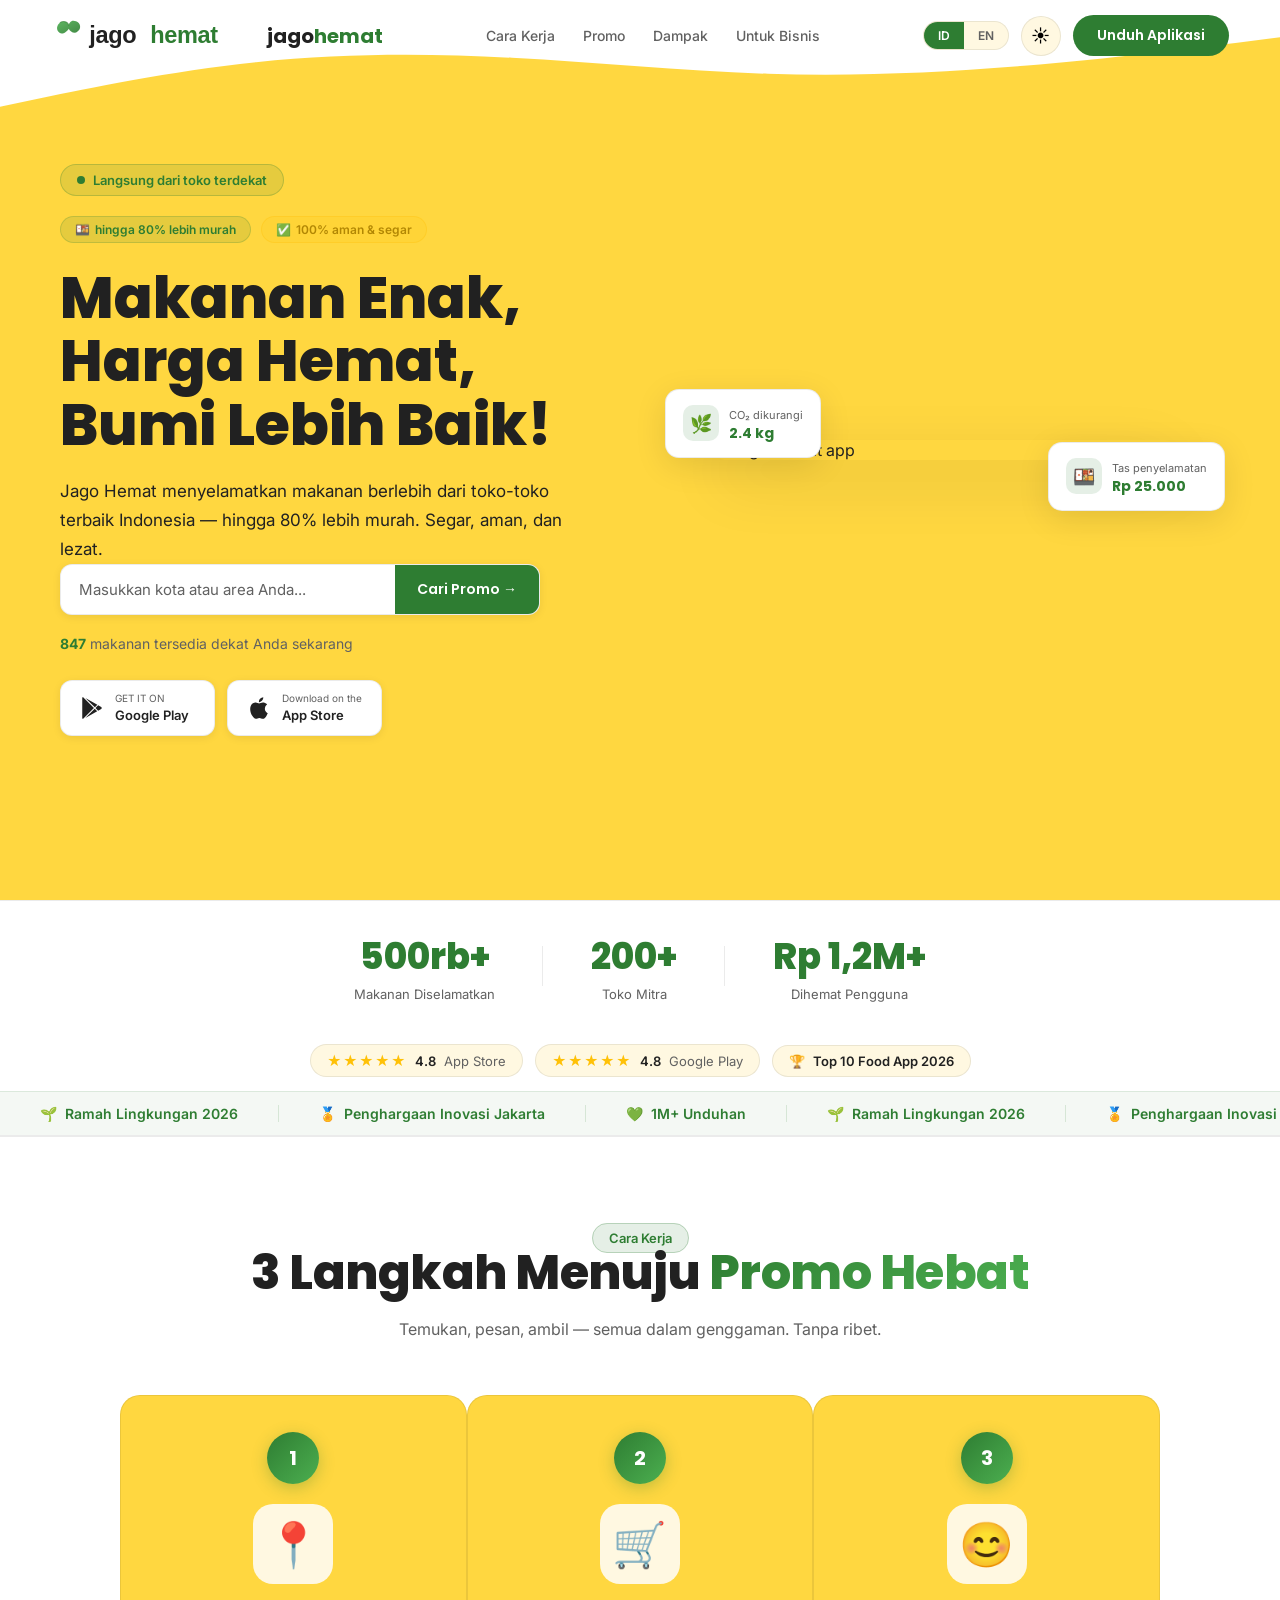
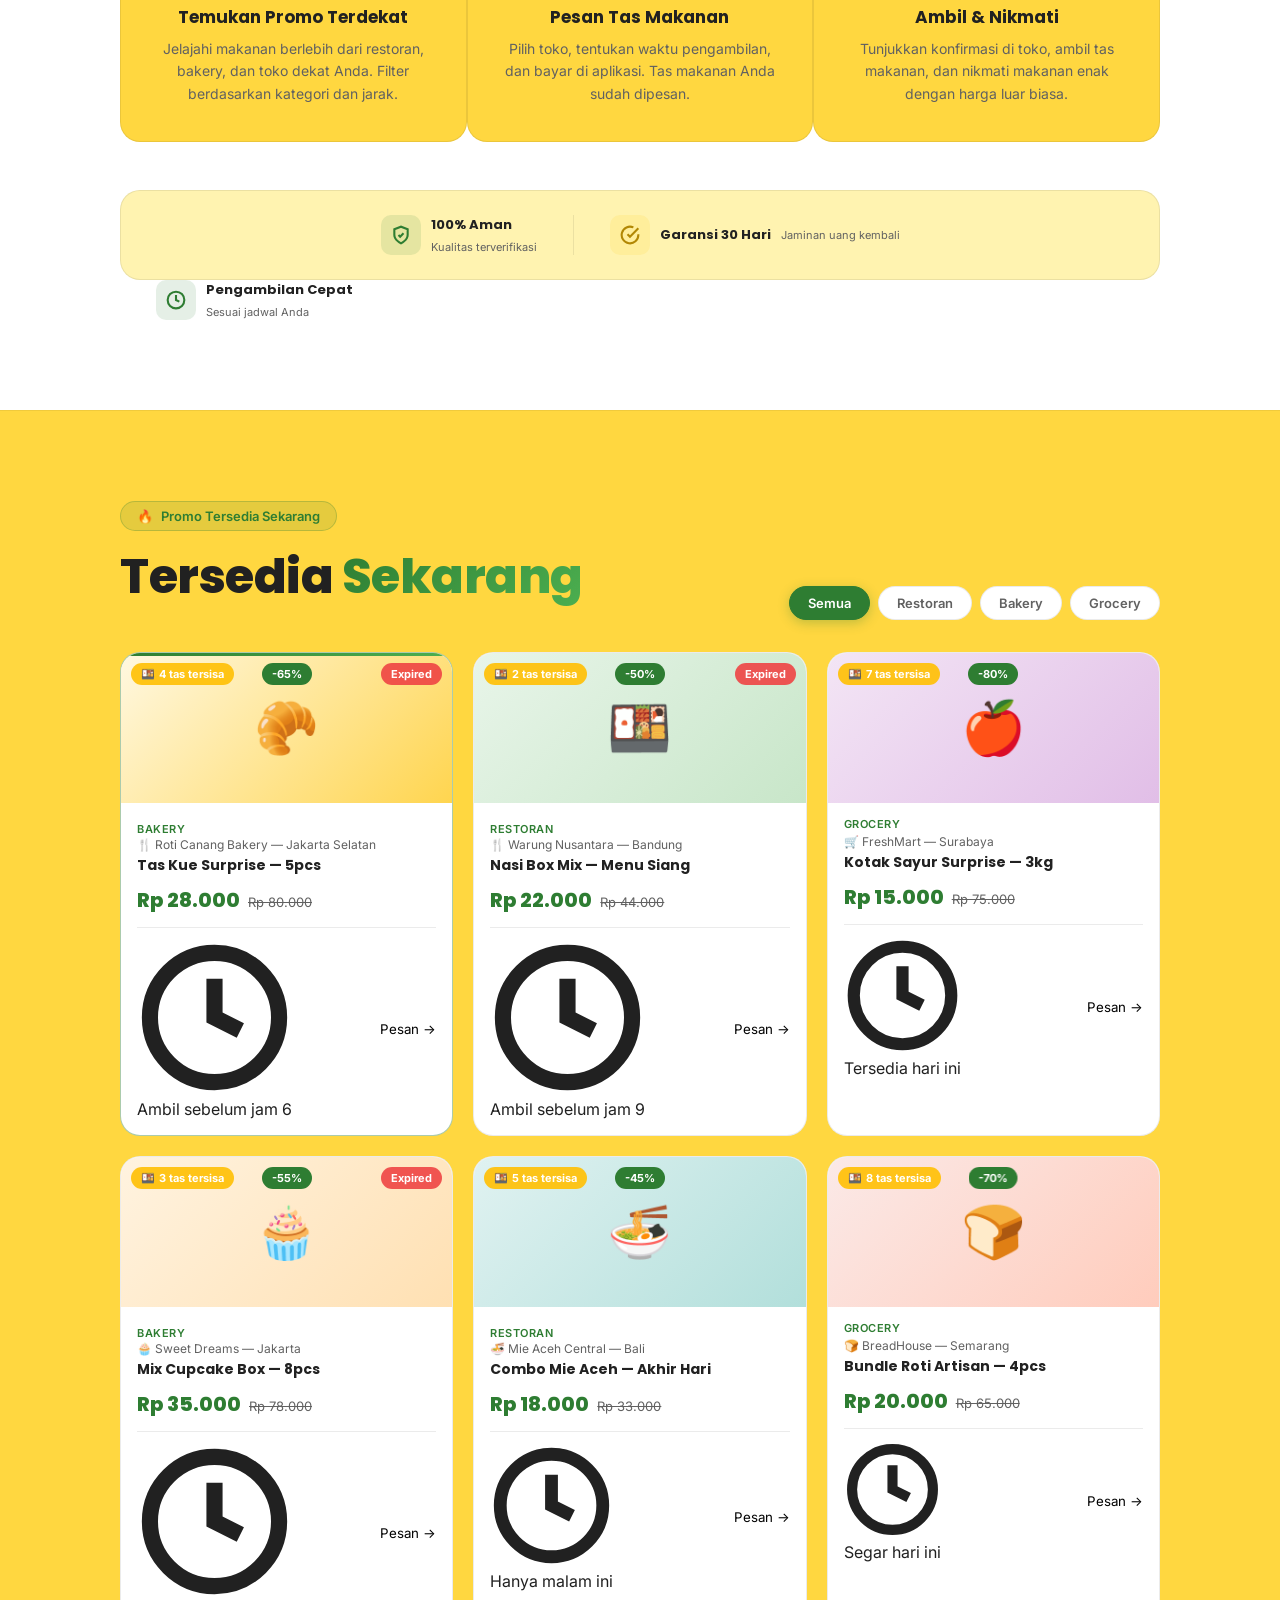
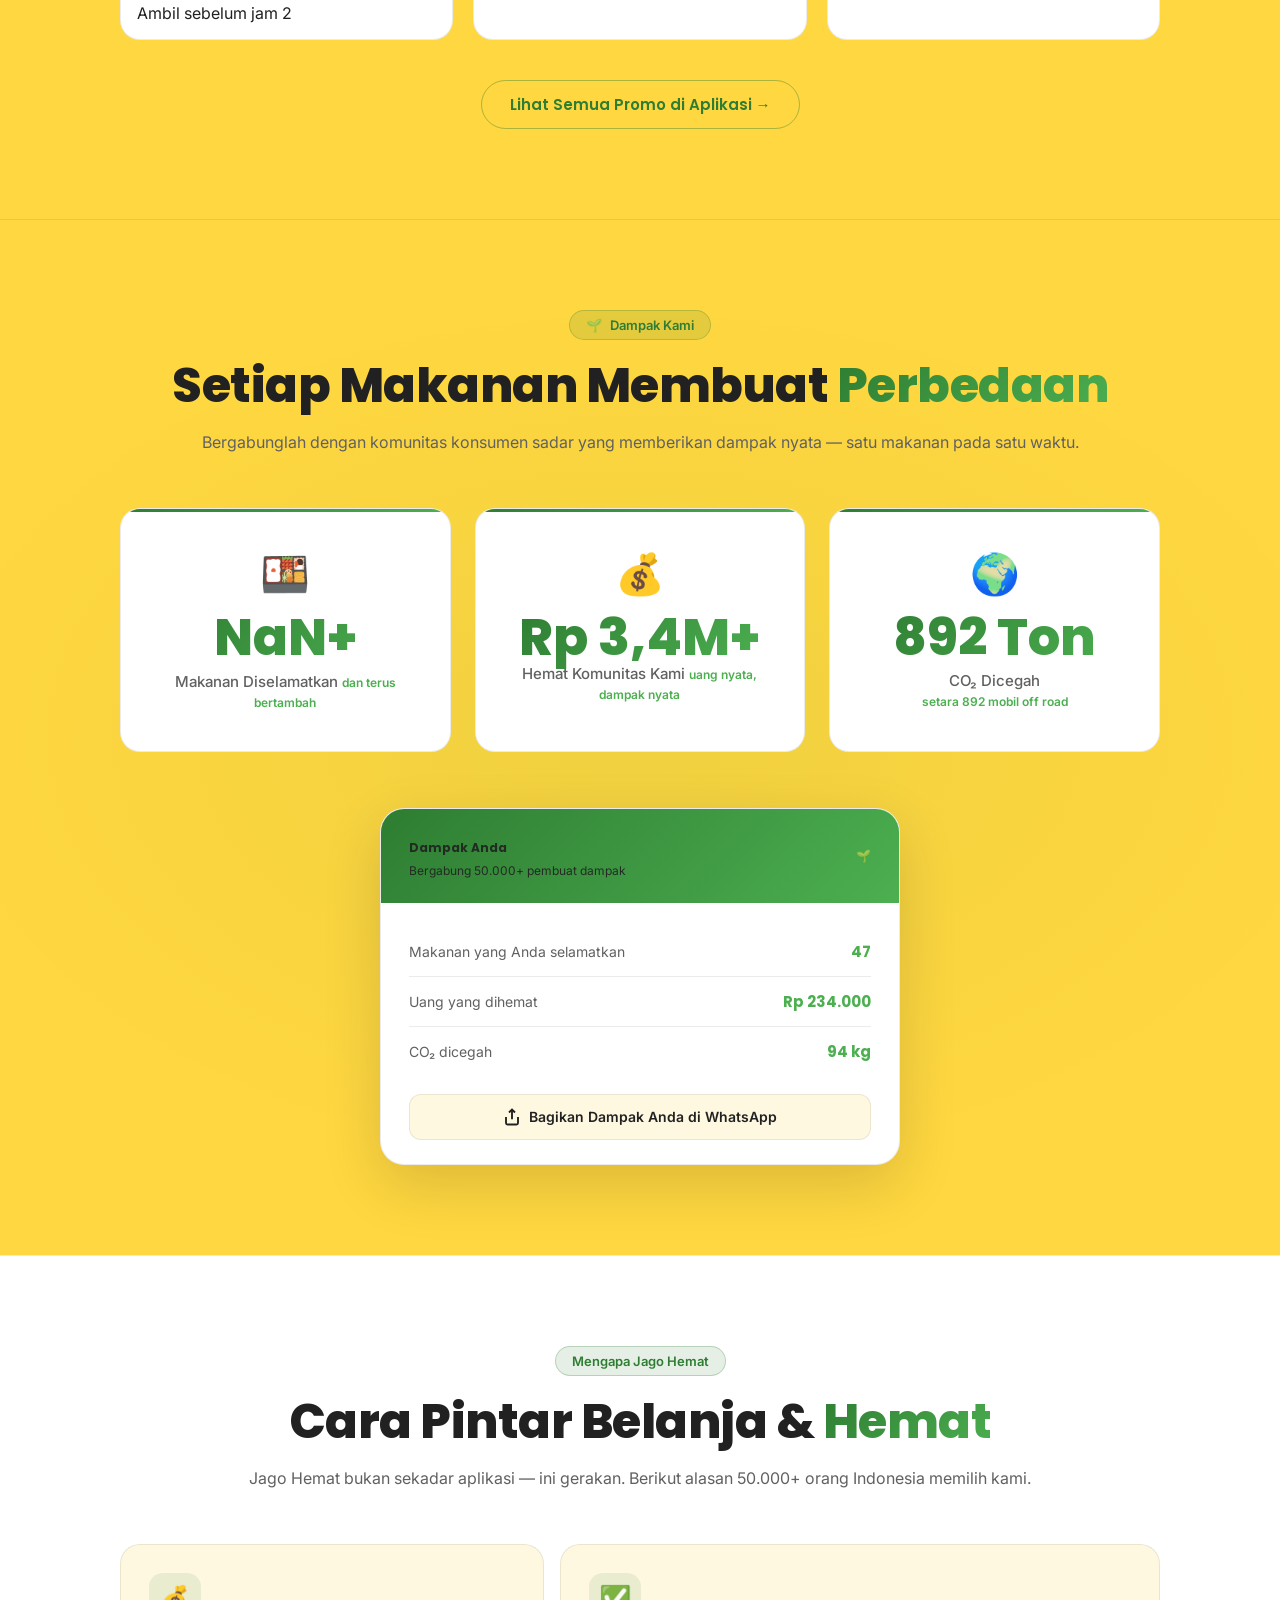
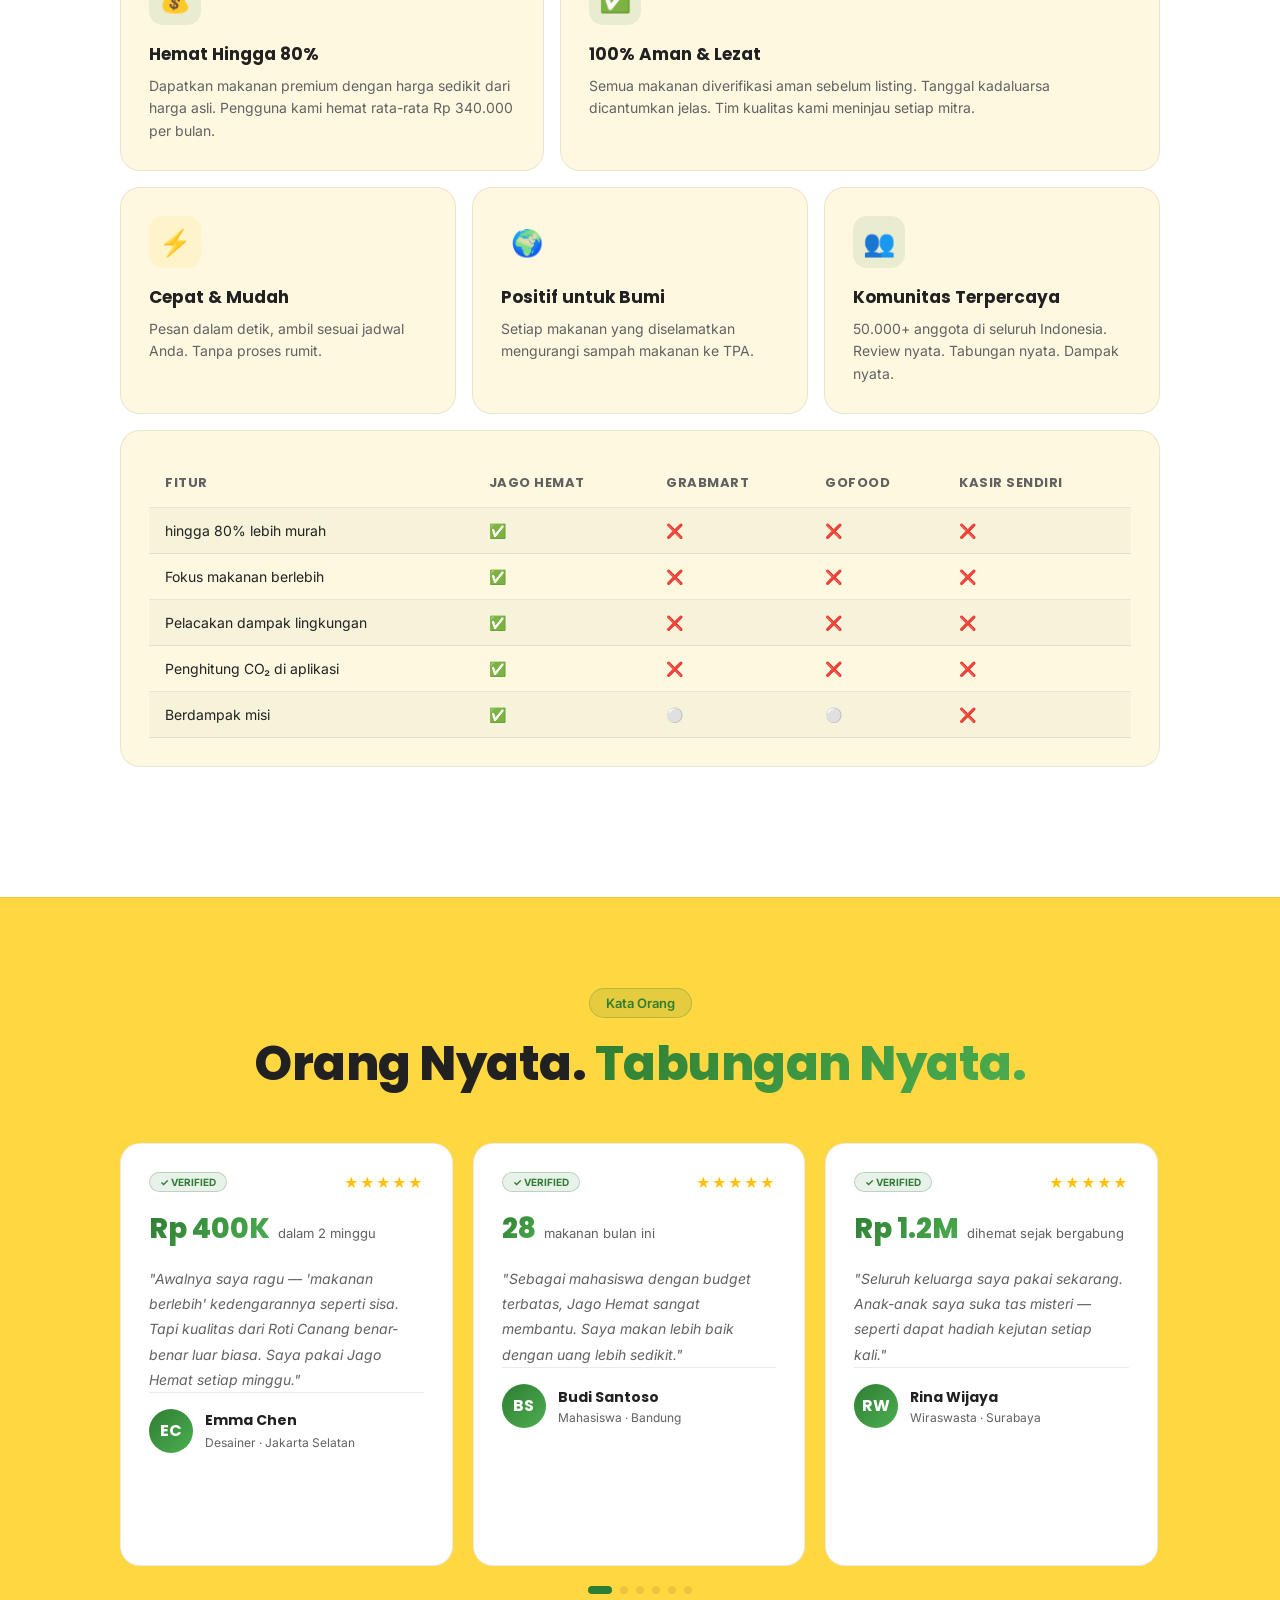
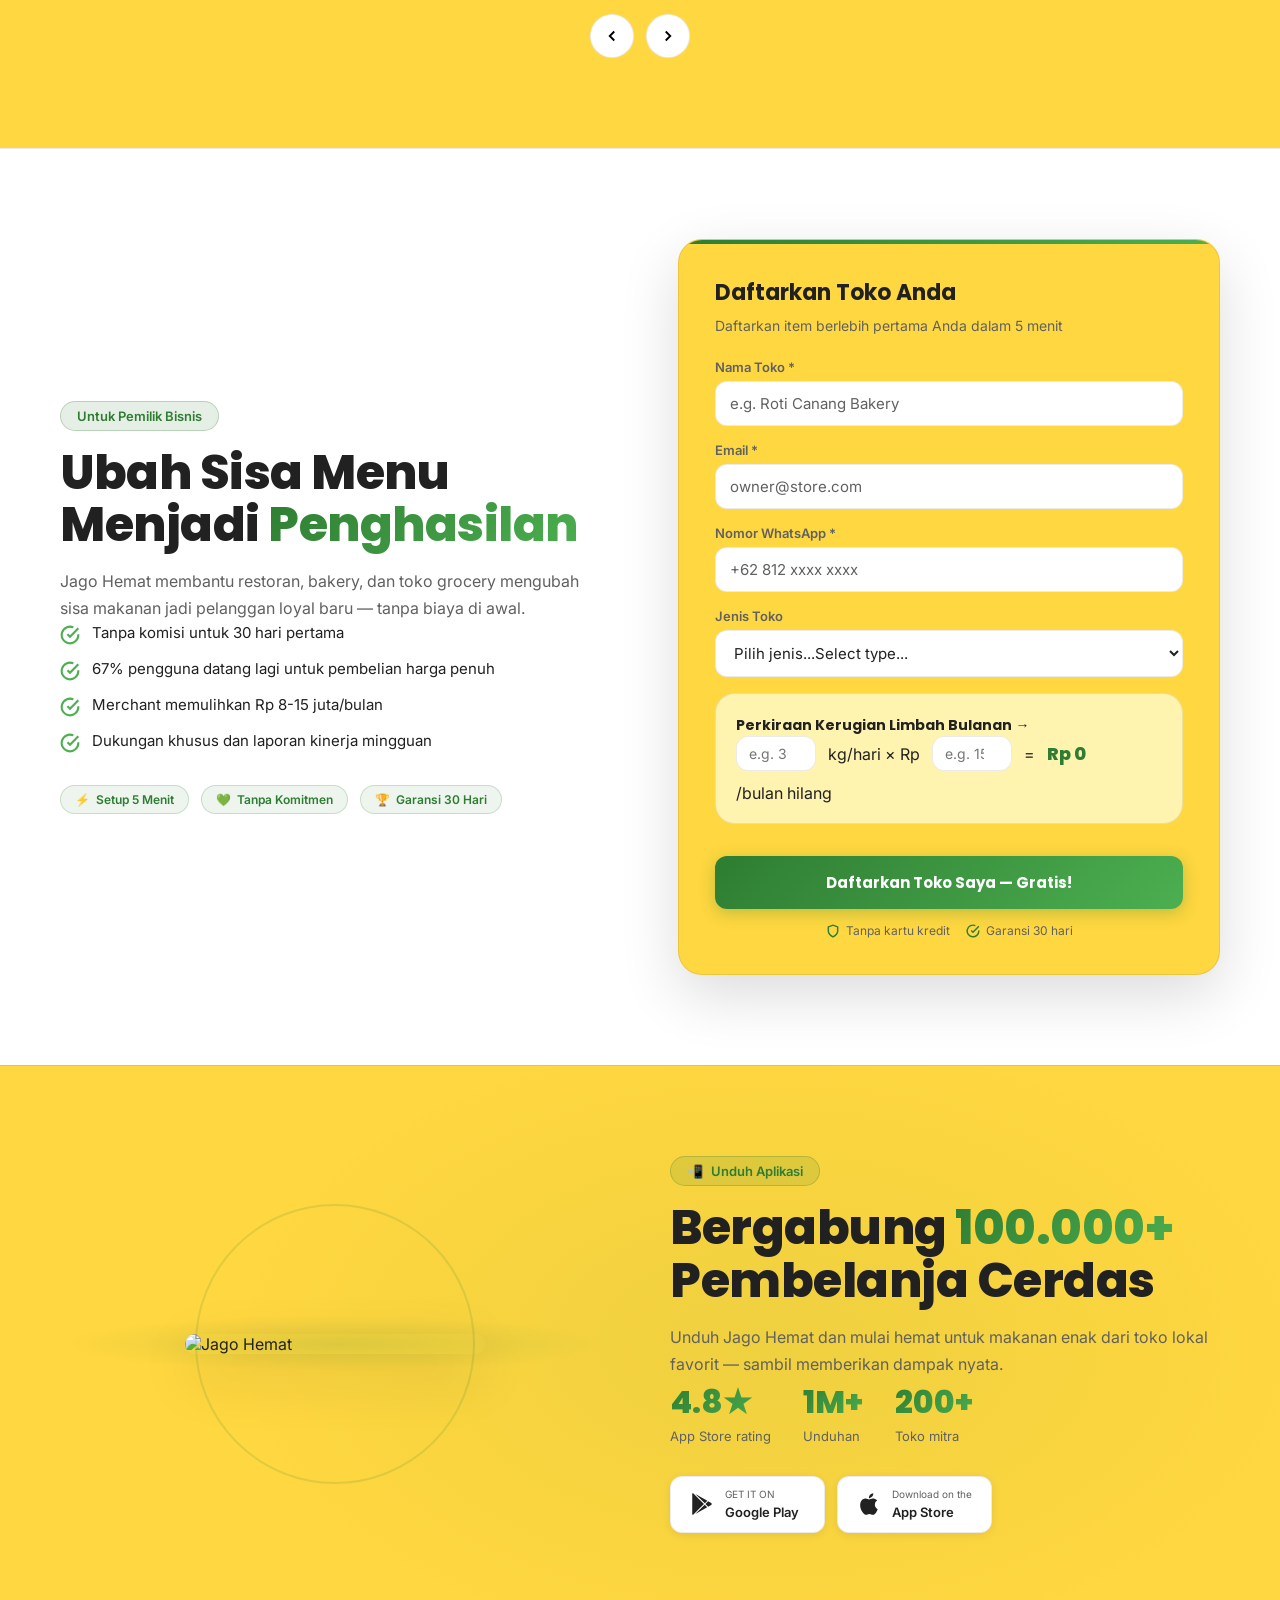
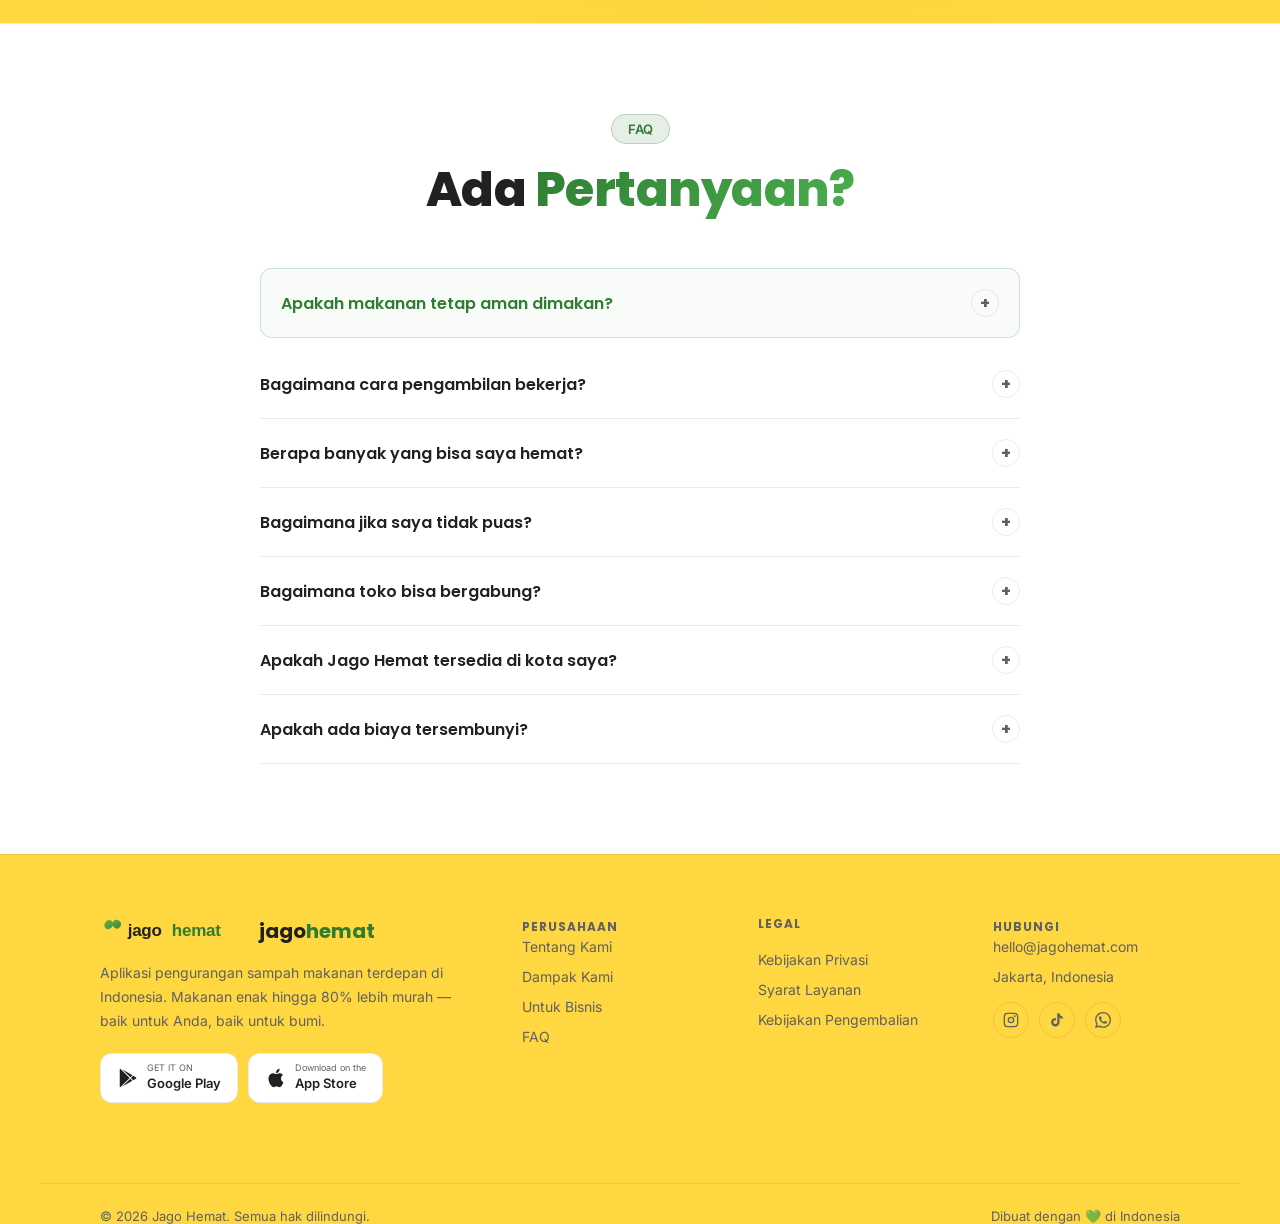
==== commit 5250ed9d: "fix(V2): real jagohemat.com logo + fully responsive CSS with clamp() - Downloaded real logo from jag" ====
--- a/v2/index.html
+++ b/v2/index.html
@@ -76,7 +76,7 @@
 a{color:inherit;text-decoration:none}
 button{cursor:pointer;border:none;background:none;font-family:inherit}
 img{max-width:100%;height:auto;display:block}
-.container{max-width:1200px;margin:0 auto;padding:0 60px}
+.container{max-width:1200px;margin:0 auto;padding:0 clamp(20px,5vw,60px)}
 @media(max-width:768px){.container{padding:0 24px}}
 .gradient-text{background:var(--gradient);-webkit-background-clip:text;-webkit-text-fill-color:transparent;background-clip:text}
 [data-lang-id]{display:inline}
@@ -97,7 +97,7 @@
 ═══════════════════════════════════════════════════════════ */
 .section{padding:var(--section-pad);position:relative}
 .eyebrow{display:inline-flex;align-items:center;gap:8px;background:rgba(46,125,50,0.12);border:1px solid rgba(46,125,50,0.25);border-radius:var(--radius-full);padding:6px 16px;font-size:13px;font-weight:600;color:var(--accent);margin-bottom:20px}
-.section-title{font-size:clamp(28px,4vw,48px);font-weight:800;line-height:1.1;margin-bottom:16px;letter-spacing:-0.5px}
+.section-title{font-size:clamp(24px,4vw,48px);font-weight:800;line-height:1.1;margin-bottom:16px;letter-spacing:-0.5px}
 .section-sub{font-size:16px;color:var(--text-muted);max-width:560px;line-height:1.7;margin-bottom:32px}
 .section-header-center{text-align:center;margin-bottom:52px}
 .section-header-center .eyebrow{margin:0 auto 20px}
@@ -112,14 +112,14 @@
 ═══════════════════════════════════════════════════════════ */
 .nav{
   position:fixed;top:0;left:0;right:0;z-index:1000;
-  padding:14px 60px;
+  padding:14px clamp(16px,4vw,60px);
   display:flex;align-items:center;justify-content:space-between;
   transition:background 0.3s,backdrop-filter 0.3s,border-color 0.3s,padding 0.3s;
   border-bottom:1px solid transparent;
 }
-.nav.scrolled{background:var(--nav-bg);backdrop-filter:blur(20px);-webkit-backdrop-filter:blur(20px);border-bottom-color:var(--border);padding:10px 60px}
+.nav.scrolled{background:var(--nav-bg);backdrop-filter:blur(20px);-webkit-backdrop-filter:blur(20px);border-bottom-color:var(--border);padding:10px clamp(16px,4vw,60px)}
 .nav-logo{display:flex;align-items:center;gap:10px}
-.nav-logo img{max-height:44px;width:auto}
+.nav-logo img{max-height:clamp(28px,5vw,44px);width:auto}
 .nav-logo-text{font-family:var(--font-head);font-weight:700;font-size:20px;color:var(--text)}
 .nav-logo-text .hemat{color:var(--accent)}
 .nav-links{display:flex;align-items:center;gap:28px}
@@ -148,8 +148,8 @@
 ═══════════════════════════════════════════════════════════ */
 .hero{position:relative;z-index:1;min-height:100vh;display:flex;align-items:center;padding:var(--section-pad);overflow:hidden;background:#FFD740;color:#212121}
 .hero-wave{position:absolute;top:0;left:0;width:100%;pointer-events:none;z-index:0}
-.hero-inner{max-width:1200px;margin:0 auto;width:100%;display:grid;grid-template-columns:1fr 1fr;gap:60px;align-items:center;position:relative;z-index:1}
-.hero-copy{max-width:540px}
+.hero-inner{max-width:1200px;margin:0 auto;width:100%;display:grid;grid-template-columns:1fr 1fr;gap:clamp(24px,5vw,60px);align-items:center;position:relative;z-index:1}
+.hero-copy{max-width:min(540px,100%)}
 .hero-badge{display:inline-flex;align-items:center;gap:8px;background:rgba(46,125,50,0.12);border:1px solid rgba(46,125,50,0.25);border-radius:var(--radius-full);padding:7px 16px;font-size:13px;font-weight:600;color:var(--accent);margin-bottom:20px;animation:badgePulse 2.5s ease-in-out infinite}
 @keyframes badgePulse{0%,100%{box-shadow:0 0 0 0 rgba(46,125,50,0.2)}50%{box-shadow:0 0 0 10px rgba(46,125,50,0)}}
 .live-dot{width:8px;height:8px;border-radius:50%;background:var(--accent);animation:blink 1.5s ease-in-out infinite;flex-shrink:0}
@@ -175,9 +175,9 @@
 .app-btn-text small{font-size:10px;color:var(--text-muted);display:block}
 .app-btn-text span{font-size:13px;font-weight:600}
 .hero-visual{position:relative;display:flex;justify-content:center;align-items:center}
-.hero-img{width:100%;max-width:460px;border-radius:28px;box-shadow:var(--shadow-lg);object-fit:cover;max-height:420px}
-.hero-visual::before{content:'';position:absolute;inset:-30px;background:radial-gradient(ellipse at center,rgba(255,215,64,0.3) 0%,transparent 70%);z-index:-1}
-.float-card{position:absolute;background:var(--card);border:1px solid var(--border);border-radius:14px;padding:13px 17px;box-shadow:var(--shadow-md);animation:floatY 4s ease-in-out infinite;z-index:2;min-width:150px}
+.hero-img{width:100%;max-width:min(460px,45vw);border-radius:28px;box-shadow:var(--shadow-lg);object-fit:cover;max-height:420px}
+.hero-visual::before{content:'';position:absolute;inset:clamp(-20px,-3vw,-30px);background:radial-gradient(ellipse at center,rgba(255,215,64,0.3) 0%,transparent 70%);z-index:-1}
+.float-card{position:absolute;background:var(--card);border:1px solid var(--border);border-radius:14px;padding:13px 17px;box-shadow:var(--shadow-md);animation:floatY 4s ease-in-out infinite;z-index:2;min-width:clamp(130px,15vw,150px)}
 .float-card.c1{top:8%;right:-5px;animation-delay:0s}
 .float-card.c2{bottom:10%;left:-5px;animation-delay:2s}
 @keyframes floatY{0%,100%{transform:translateY(0)}50%{transform:translateY(-12px)}}
@@ -356,7 +356,7 @@
    FOR BUSINESS
 ═══════════════════════════════════════════════════════════ */
 .biz-section{background:var(--card);padding:var(--section-pad);border-top:1px solid var(--border)}
-.biz-grid{max-width:1200px;margin:0 auto;display:grid;grid-template-columns:1fr 1fr;gap:80px;align-items:center}
+.biz-grid{max-width:1200px;margin:0 auto;display:grid;grid-template-columns:1fr 1fr;gap:clamp(32px,6vw,80px);align-items:center}
 .biz-copy .eyebrow{margin-bottom:16px}
 .biz-copy .section-title{margin-bottom:16px}
 .biz-copy .section-sub{margin-bottom:28px}
@@ -397,10 +397,10 @@
 ═══════════════════════════════════════════════════════════ */
 .app-cta-section{position:relative;padding:var(--section-pad);border-top:1px solid var(--border);overflow:hidden}
 .app-cta-section::before{content:'';position:absolute;inset:0;background:radial-gradient(ellipse 60% 80% at 60% 50%,rgba(46,125,50,0.08) 0%,transparent 70%);pointer-events:none}
-.app-cta-inner{max-width:1200px;margin:0 auto;display:grid;grid-template-columns:1fr 1fr;gap:60px;align-items:center;position:relative;z-index:1}
+.app-cta-inner{max-width:1200px;margin:0 auto;display:grid;grid-template-columns:1fr 1fr;gap:clamp(24px,5vw,60px);align-items:center;position:relative;z-index:1}
 .app-phone{position:relative;display:flex;justify-content:center;align-items:center}
 .app-phone::before{content:'';position:absolute;inset:-20px;background:radial-gradient(ellipse at center,rgba(46,125,50,0.15) 0%,transparent 65%);z-index:-1}
-.app-mockup{max-width:300px;border-radius:32px;box-shadow:var(--shadow-lg);animation:phoneFloat 4s ease-in-out infinite;object-fit:cover}
+.app-mockup{width:100%;max-width:min(300px,30vw);border-radius:clamp(20px,3vw,32px);box-shadow:var(--shadow-lg);animation:phoneFloat 4s ease-in-out infinite;object-fit:cover}
 @keyframes phoneFloat{0%,100%{transform:translateY(0)}50%{transform:translateY(-14px)}}
 .app-glow-ring{position:absolute;width:280px;height:280px;border-radius:50%;border:2px solid rgba(46,125,50,0.15);animation:ringPulse 3s ease-in-out infinite}
 @keyframes ringPulse{0%,100%{transform:scale(1);opacity:0.5}50%{transform:scale(1.1);opacity:0.2}}
@@ -436,10 +436,10 @@
 footer{background:var(--bg);border-top:1px solid rgba(0,0,0,0.08)}
 [data-theme="dark"] footer{border-top-color:var(--border)}
 [data-theme="dark"] .footer-grid{background:transparent}
-.footer-grid{max-width:1200px;margin:0 auto;padding:60px 60px 32px;display:grid;grid-template-columns:2fr 1fr 1fr 1fr;gap:48px}
+.footer-grid{max-width:1200px;margin:0 auto;padding:clamp(40px,6vw,60px) clamp(20px,5vw,60px) 32px;display:grid;grid-template-columns:2fr 1fr 1fr 1fr;gap:clamp(24px,4vw,48px)}
 .footer-brand{}
 .footer-logo{display:flex;align-items:center;gap:10px;font-family:var(--font-head);font-weight:700;font-size:20px;margin-bottom:14px}
-.footer-logo img{max-height:32px;width:auto}
+.footer-logo img{max-height:clamp(24px,4vw,32px);width:auto}
 .footer-logo-text{color:var(--text)}
 .footer-logo-text .hemat{color:var(--accent)}
 .footer-brand p{font-size:14px;color:var(--text-muted);line-height:1.7;max-width:280px}
@@ -455,7 +455,7 @@
 .app-badge-lbl{line-height:1.2}
 .app-badge-lbl small{font-size:9px;color:var(--text-muted);display:block}
 .app-badge-lbl span{font-size:13px;font-weight:600}
-.footer-bottom{border-top:1px solid rgba(0,0,0,0.06);margin-top:48px;padding-top:24px;max-width:1200px;margin-left:auto;margin-right:auto;padding-left:60px;padding-right:60px;display:flex;justify-content:space-between;align-items:center;flex-wrap:wrap;gap:12px}
+.footer-bottom{border-top:1px solid rgba(0,0,0,0.06);margin-top:48px;padding-top:24px;max-width:1200px;margin-left:auto;margin-right:auto;padding-left:clamp(20px,5vw,60px);padding-right:clamp(20px,5vw,60px);display:flex;justify-content:space-between;align-items:center;flex-wrap:wrap;gap:12px}
 [data-theme="dark"] .footer-bottom{border-top-color:var(--border)}
 .footer-bottom p{font-size:13px;color:var(--text-muted)}
 .footer-social{display:flex;gap:10px}
@@ -561,7 +561,7 @@
     </div>
 
     <div class="hero-visual">
-      <img src="https://images.unsplash.com/photo-1512058564366-18510be2db19?w=800&q=80" alt="Indonesian food" class="hero-img" style="border-radius:24px">
+      <img src="assets/hero-food.png" alt="Jago Hemat app" class="hero-img" style="border-radius:24px">
       <div class="float-card c1">
         <div class="fc-row">
           <div class="fc-icon">🍱</div>
@@ -1091,7 +1091,7 @@
   <div class="app-cta-inner">
     <div class="app-phone reveal">
       <div class="app-glow-ring"></div>
-      <img src="https://images.unsplash.com/photo-1509440159596-0249088772ff?w=600&q=80" alt="Jago Hemat app" class="app-mockup" style="border-radius:24px">
+      <img src="assets/hero-food.png" alt="Jago Hemat" class="app-mockup" style="border-radius:24px">
     </div>
     <div class="app-copy reveal d1">
       <div class="eyebrow">📲 <span data-lang-id>Unduh Aplikasi</span><span data-lang-en>Get the App</span></div>
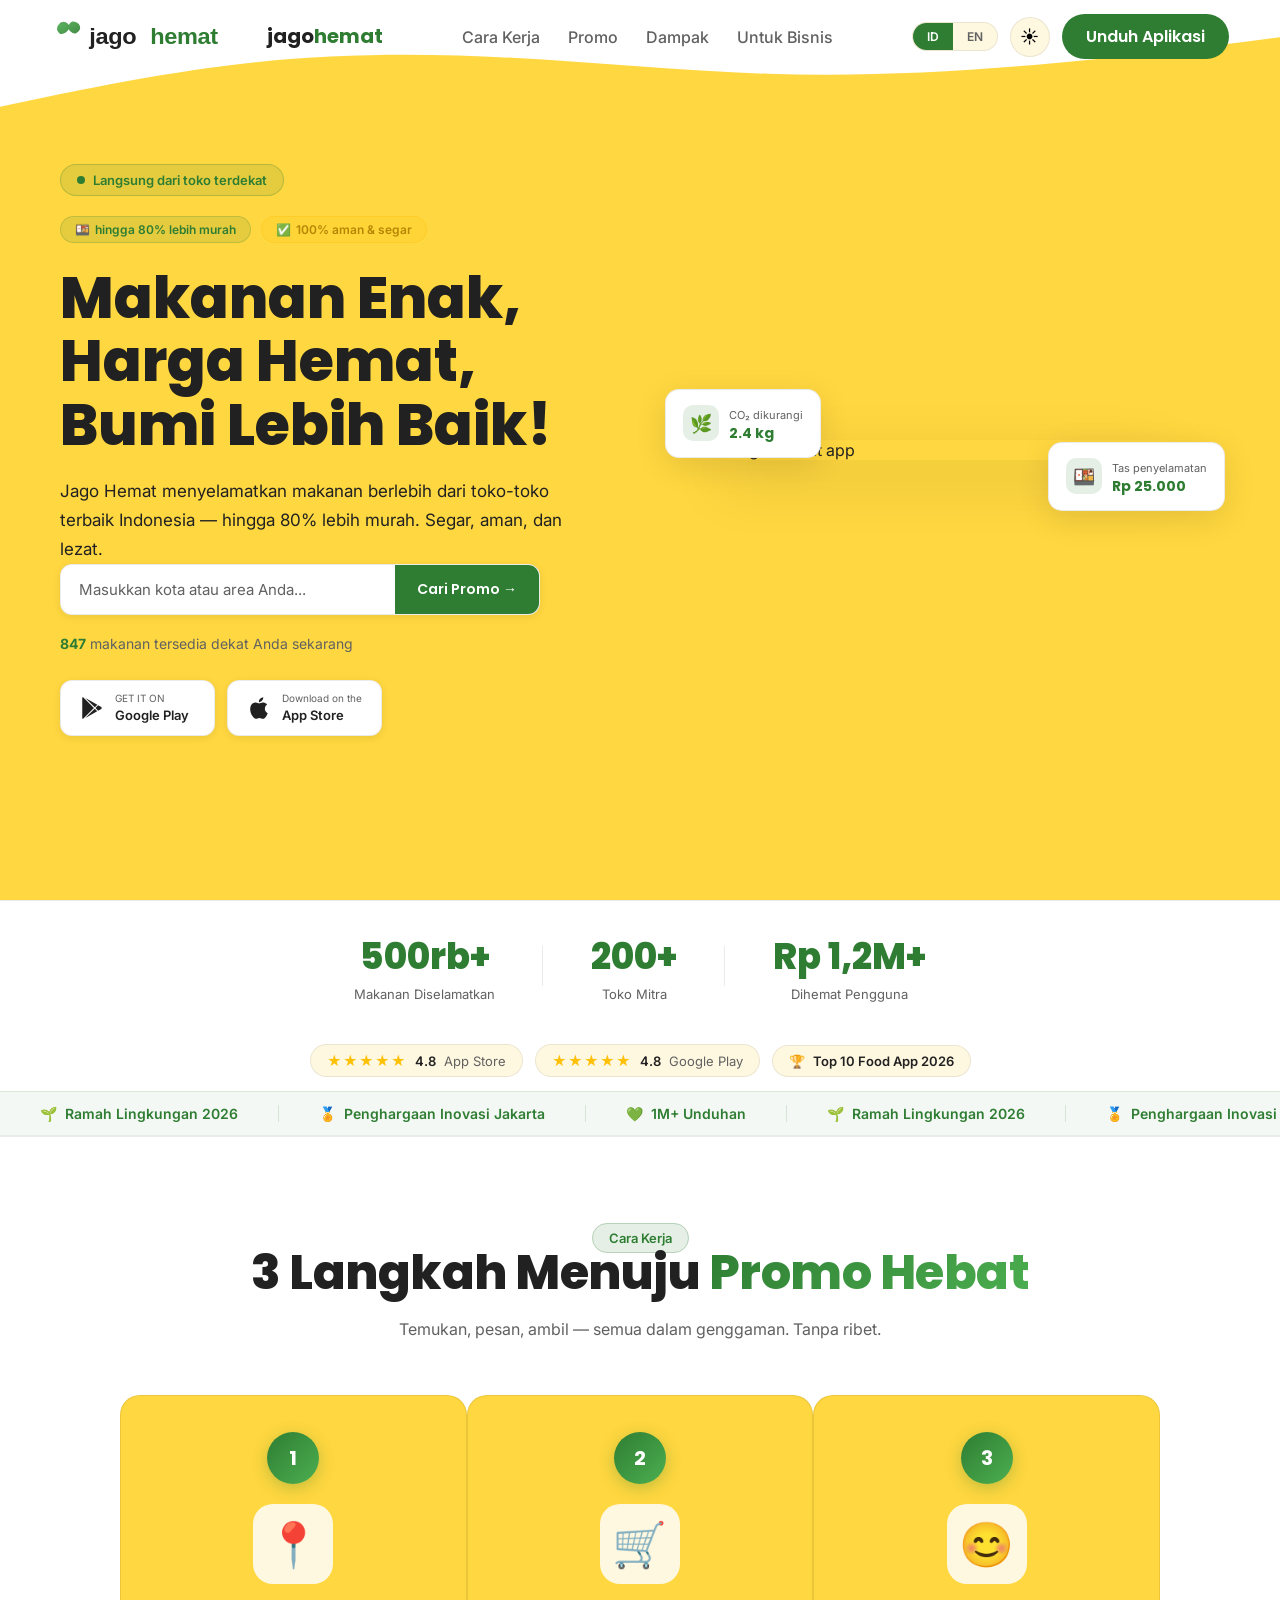
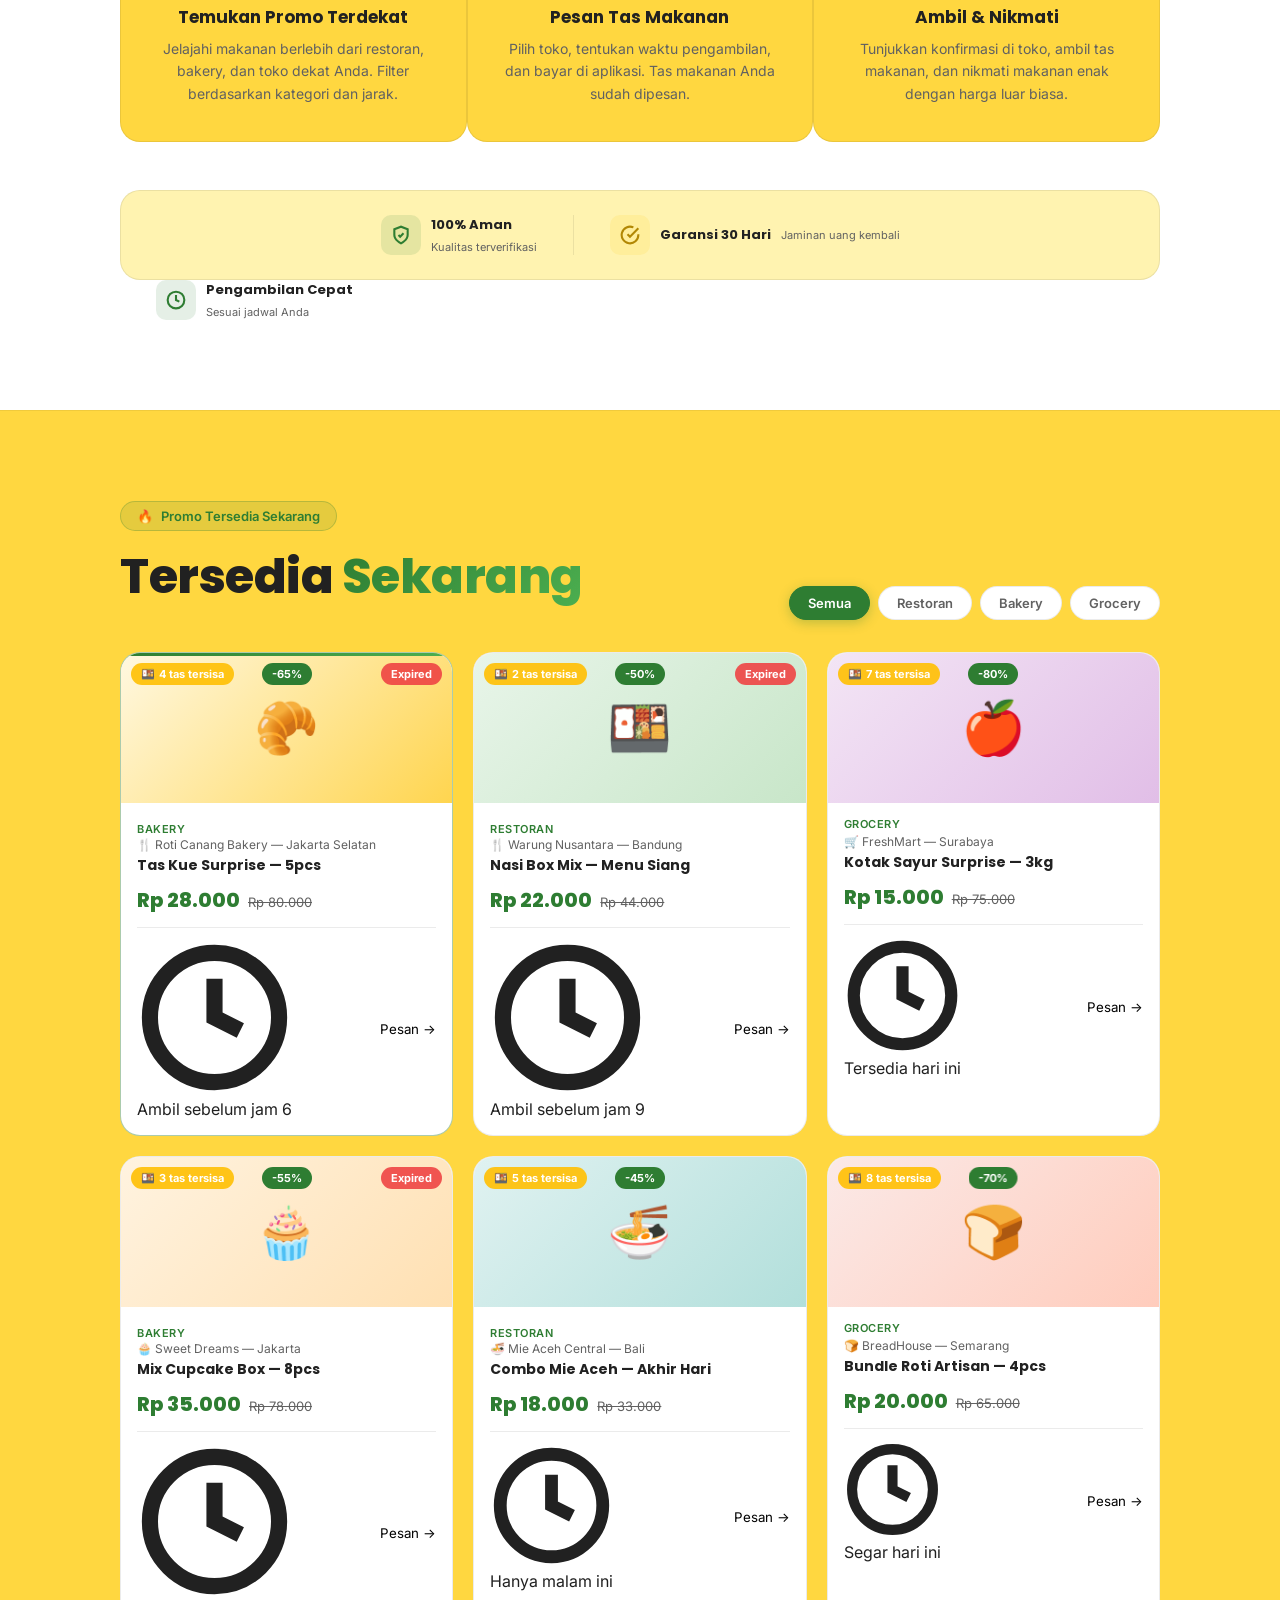
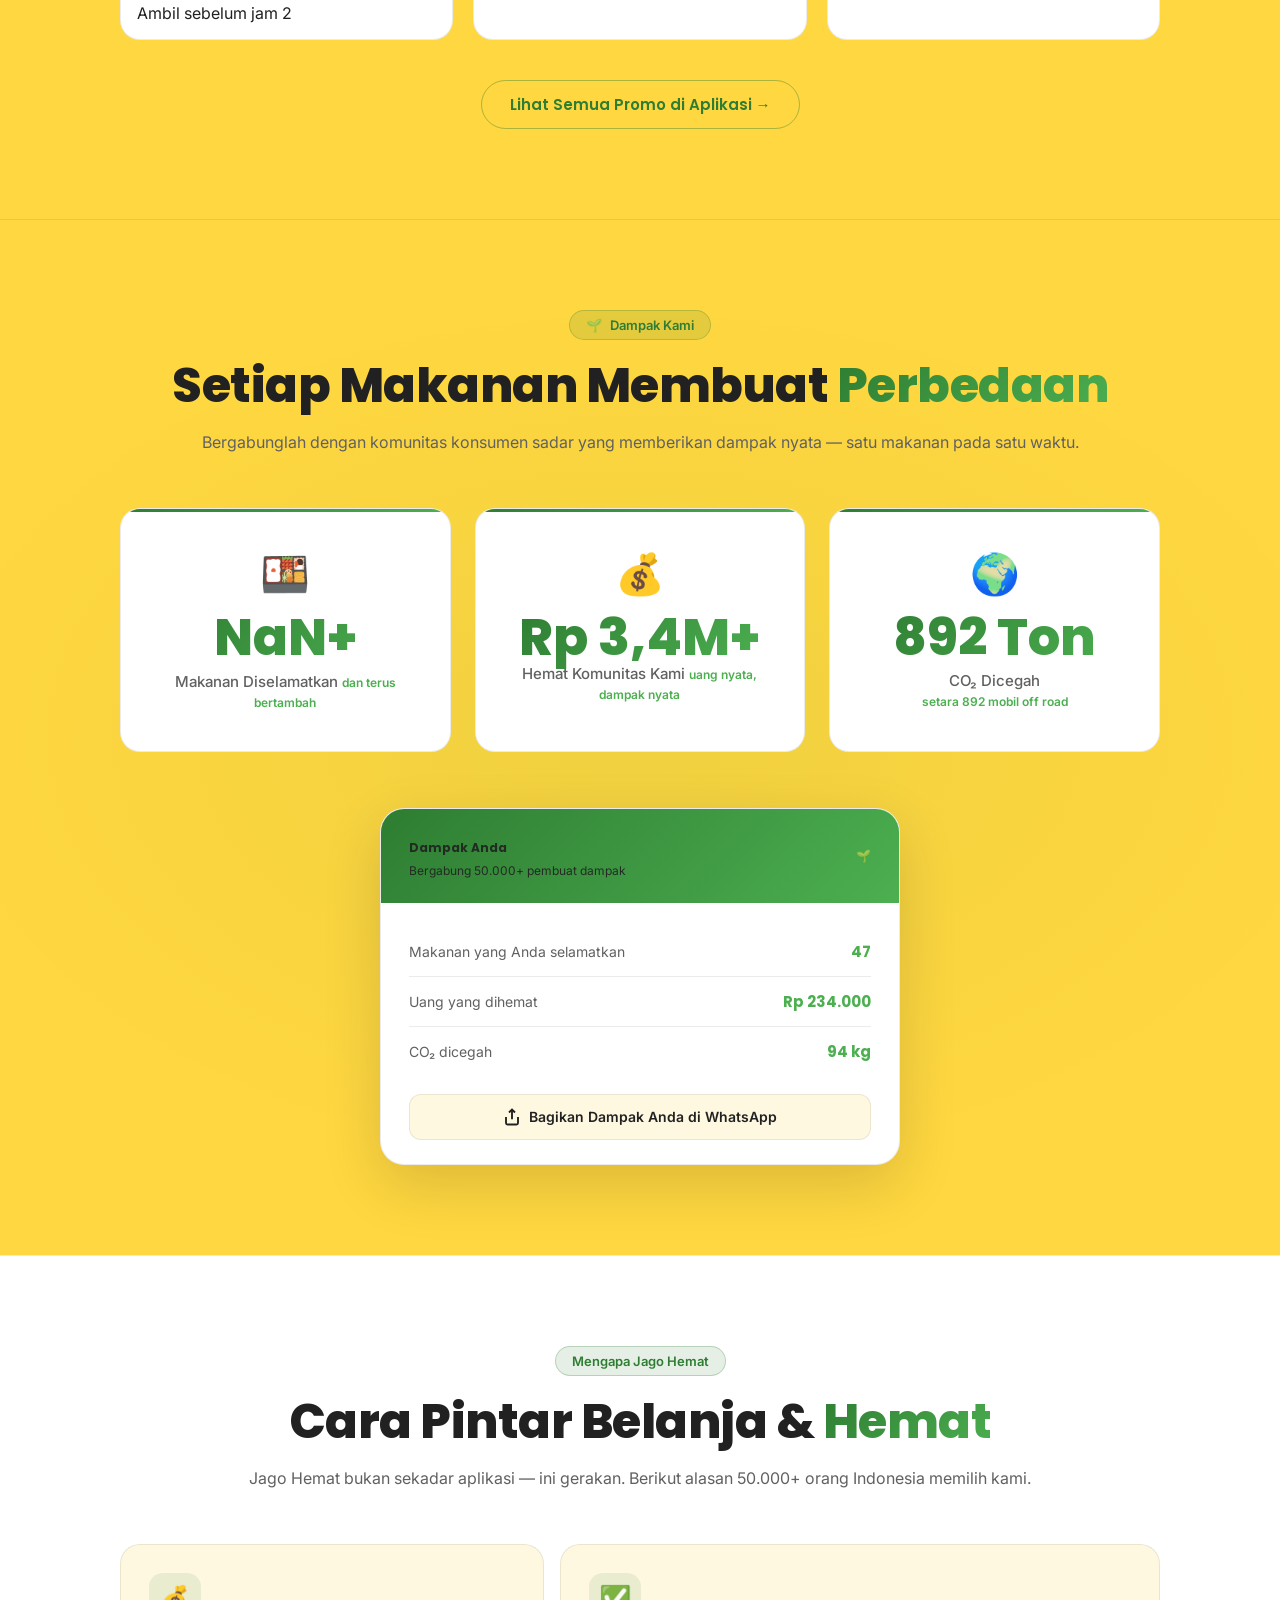
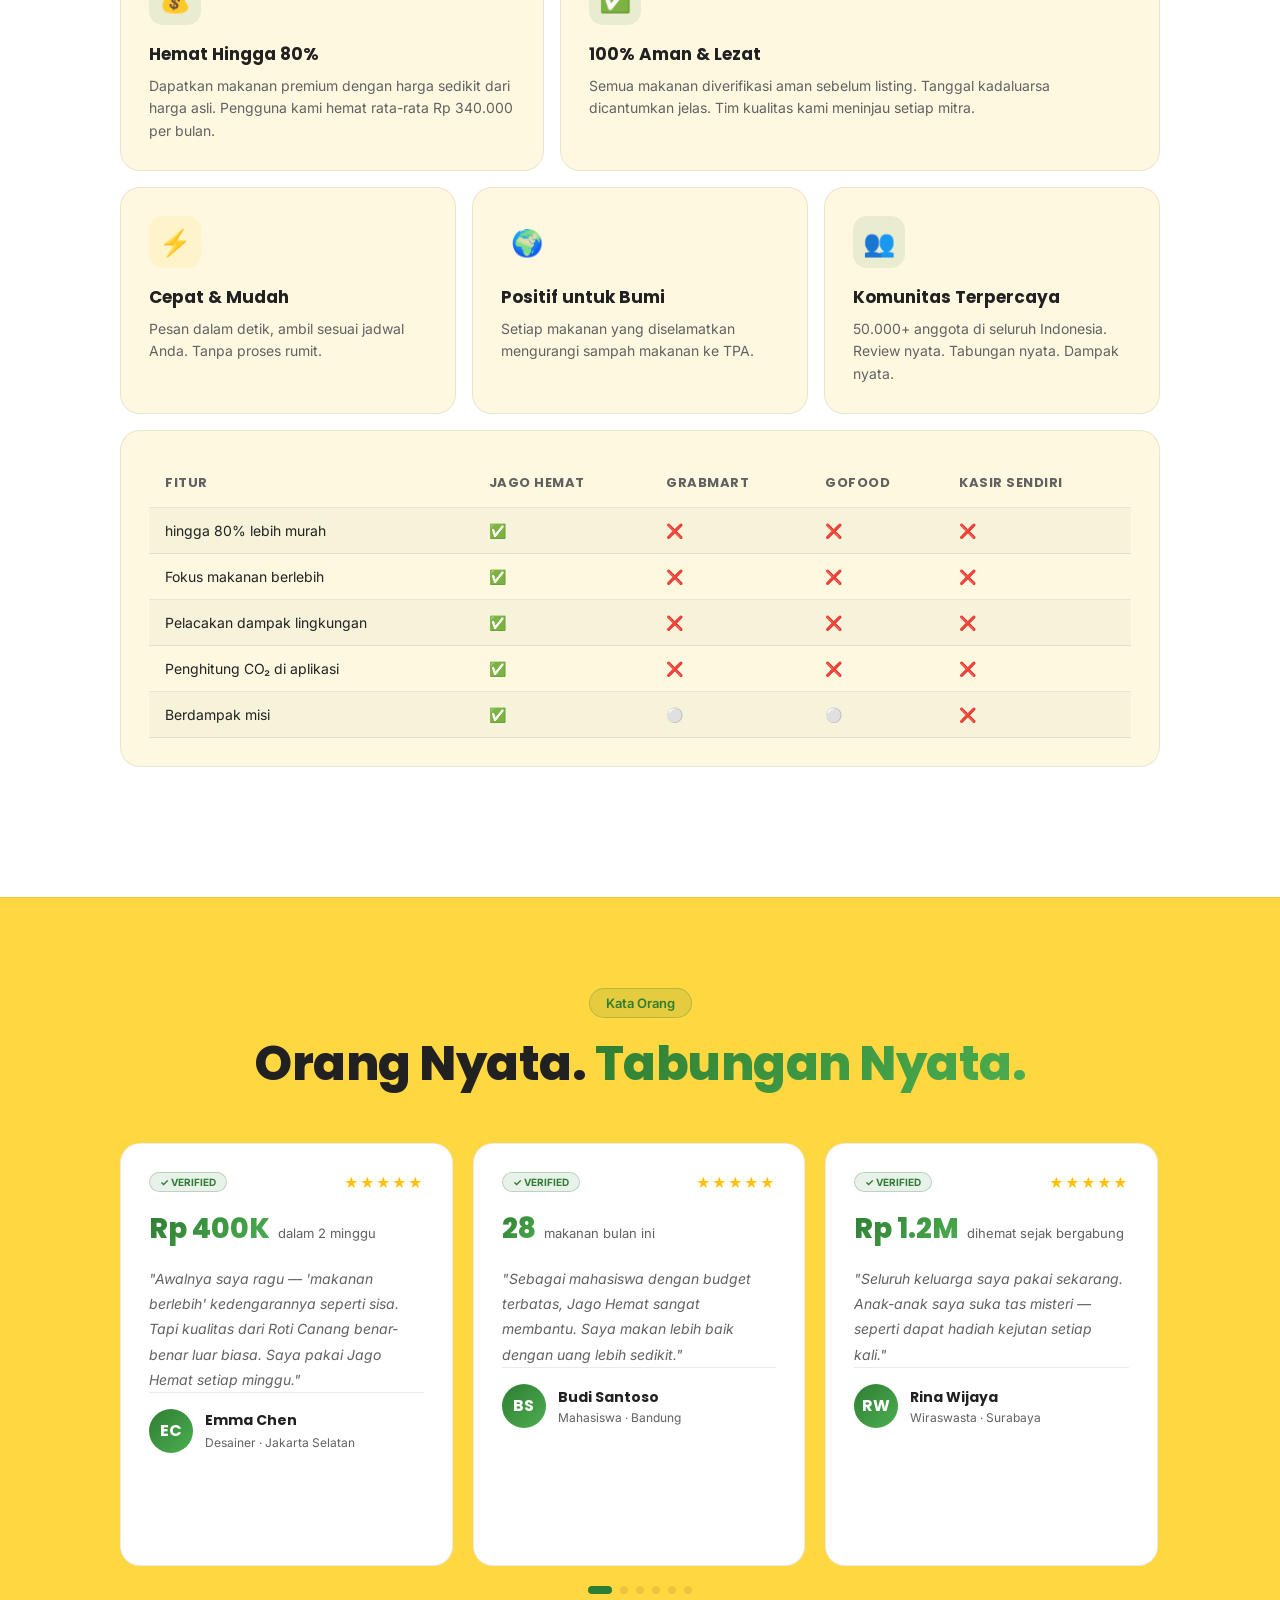
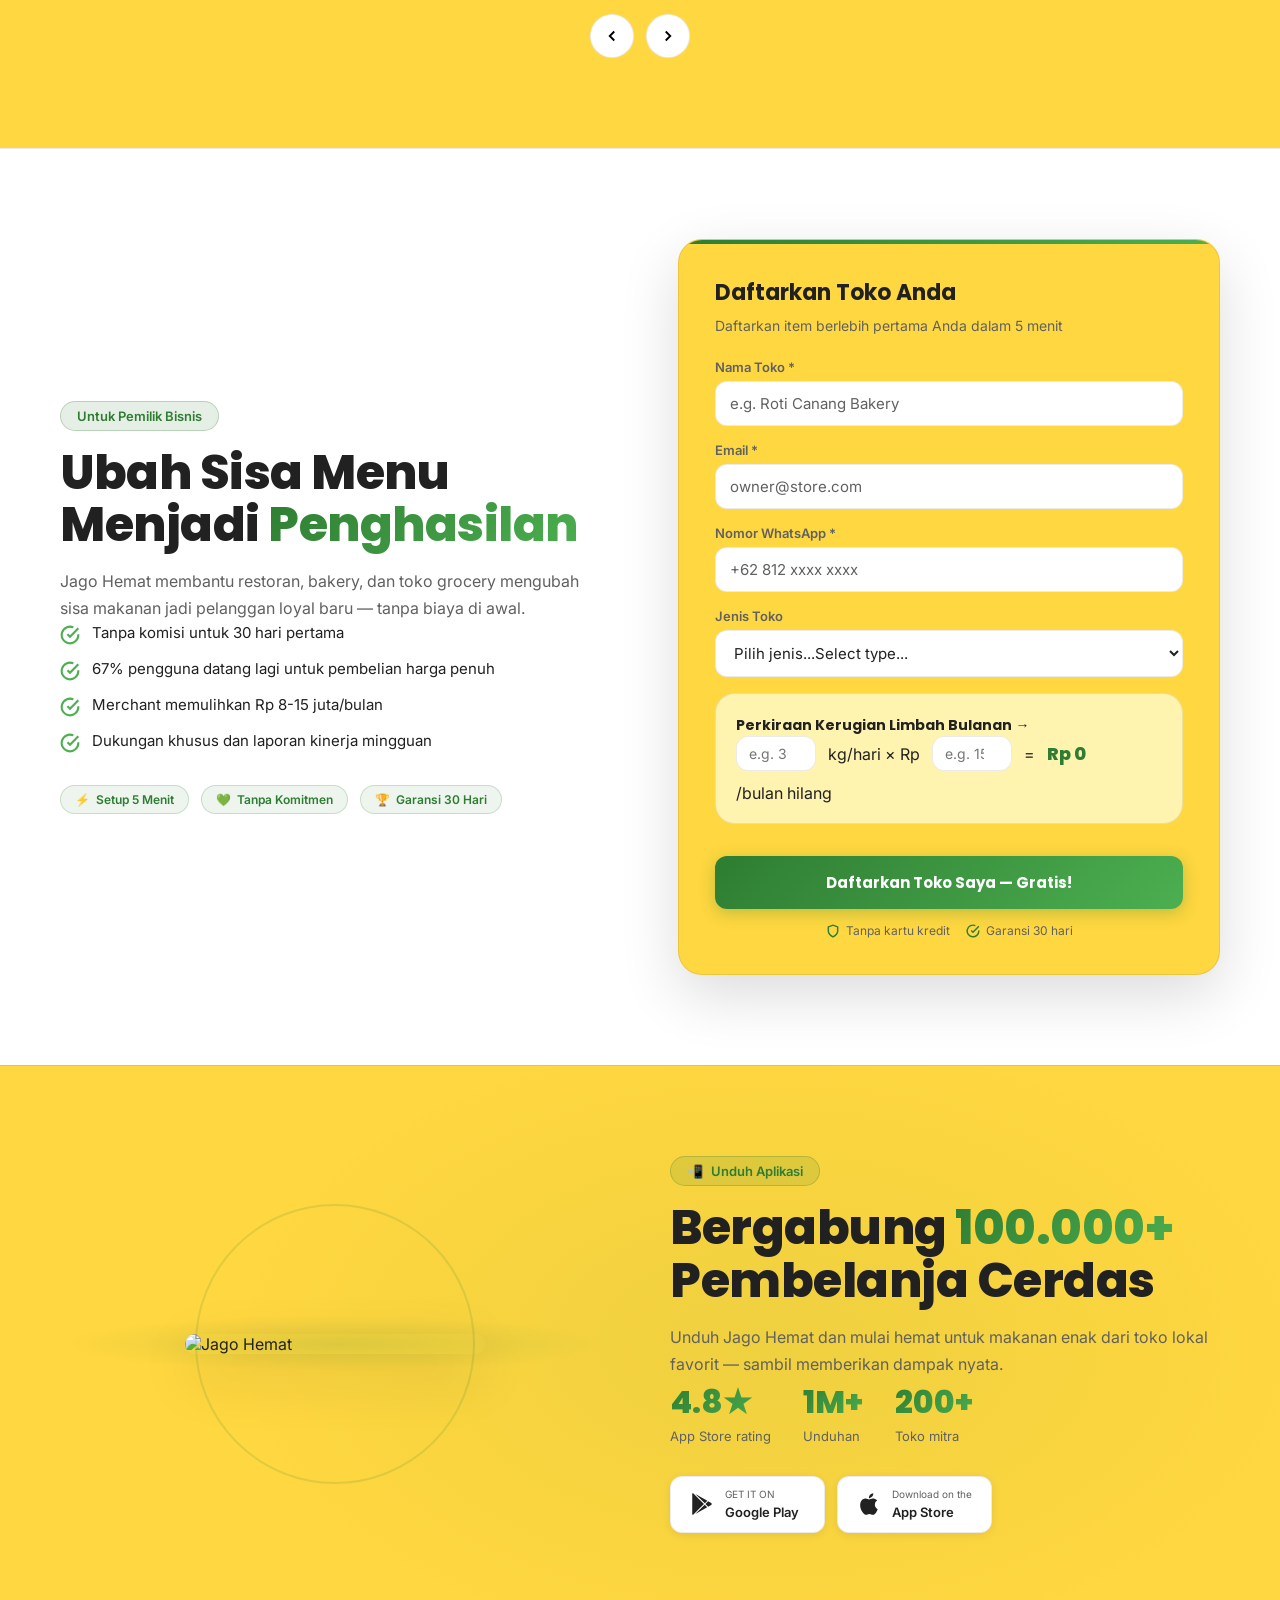
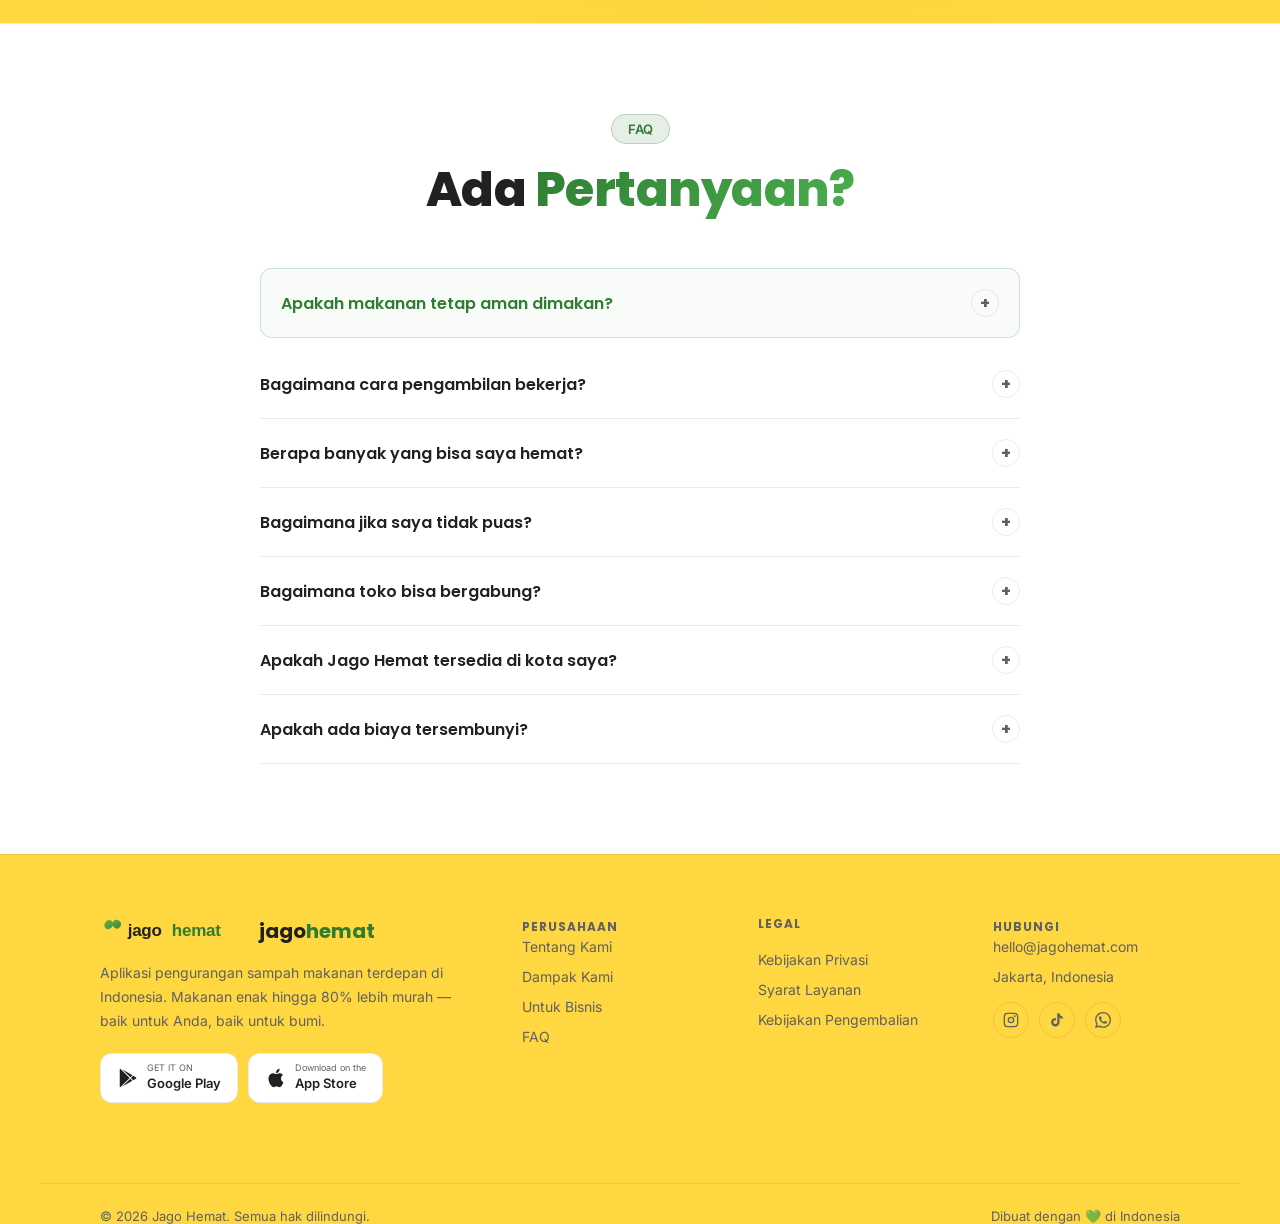
==== commit f722efd1: "fix(V2): larger nav font sizes (clamp 14→16px)" ====
--- a/v2/index.html
+++ b/v2/index.html
@@ -123,7 +123,7 @@
 .nav-logo-text{font-family:var(--font-head);font-weight:700;font-size:20px;color:var(--text)}
 .nav-logo-text .hemat{color:var(--accent)}
 .nav-links{display:flex;align-items:center;gap:28px}
-.nav-links a{color:var(--text-muted);text-decoration:none;font-size:14px;font-weight:500;transition:color 0.2s}
+.nav-links a{color:var(--text-muted);text-decoration:none;font-size:clamp(14px,1.5vw,16px);font-weight:500;transition:color 0.2s}
 .nav-links a:hover{color:var(--accent)}
 .nav-right{display:flex;align-items:center;gap:12px}
 .lang-toggle{display:flex;background:var(--surface);border:1px solid var(--border);border-radius:var(--radius-full);overflow:hidden}
@@ -131,7 +131,7 @@
 .lang-btn.active{background:var(--accent);color:#fff}
 .theme-toggle{width:40px;height:40px;border-radius:50%;background:var(--surface);border:1px solid var(--border);display:flex;align-items:center;justify-content:center;cursor:pointer;transition:border-color 0.2s,transform 0.2s;font-size:18px;flex-shrink:0}
 .theme-toggle:hover{border-color:var(--accent);transform:rotate(20deg)}
-.nav-cta{background:var(--accent);border-radius:var(--radius-full);padding:10px 24px;font-family:var(--font-head);font-weight:600;font-size:14px;color:#fff;cursor:pointer;border:none;transition:opacity 0.2s,transform 0.2s}
+.nav-cta{background:var(--accent);border-radius:var(--radius-full);padding:10px 24px;font-family:var(--font-head);font-weight:600;font-size:clamp(14px,1.4vw,16px);color:#fff;cursor:pointer;border:none;transition:opacity 0.2s,transform 0.2s}
 .nav-cta:hover{opacity:0.88;transform:translateY(-1px)}
 .hamburger{display:none;flex-direction:column;gap:5px;cursor:pointer;padding:4px;background:none;border:none}
 .hamburger span{display:block;width:24px;height:2px;background:var(--text);border-radius:2px;transition:transform 0.3s,opacity 0.3s}
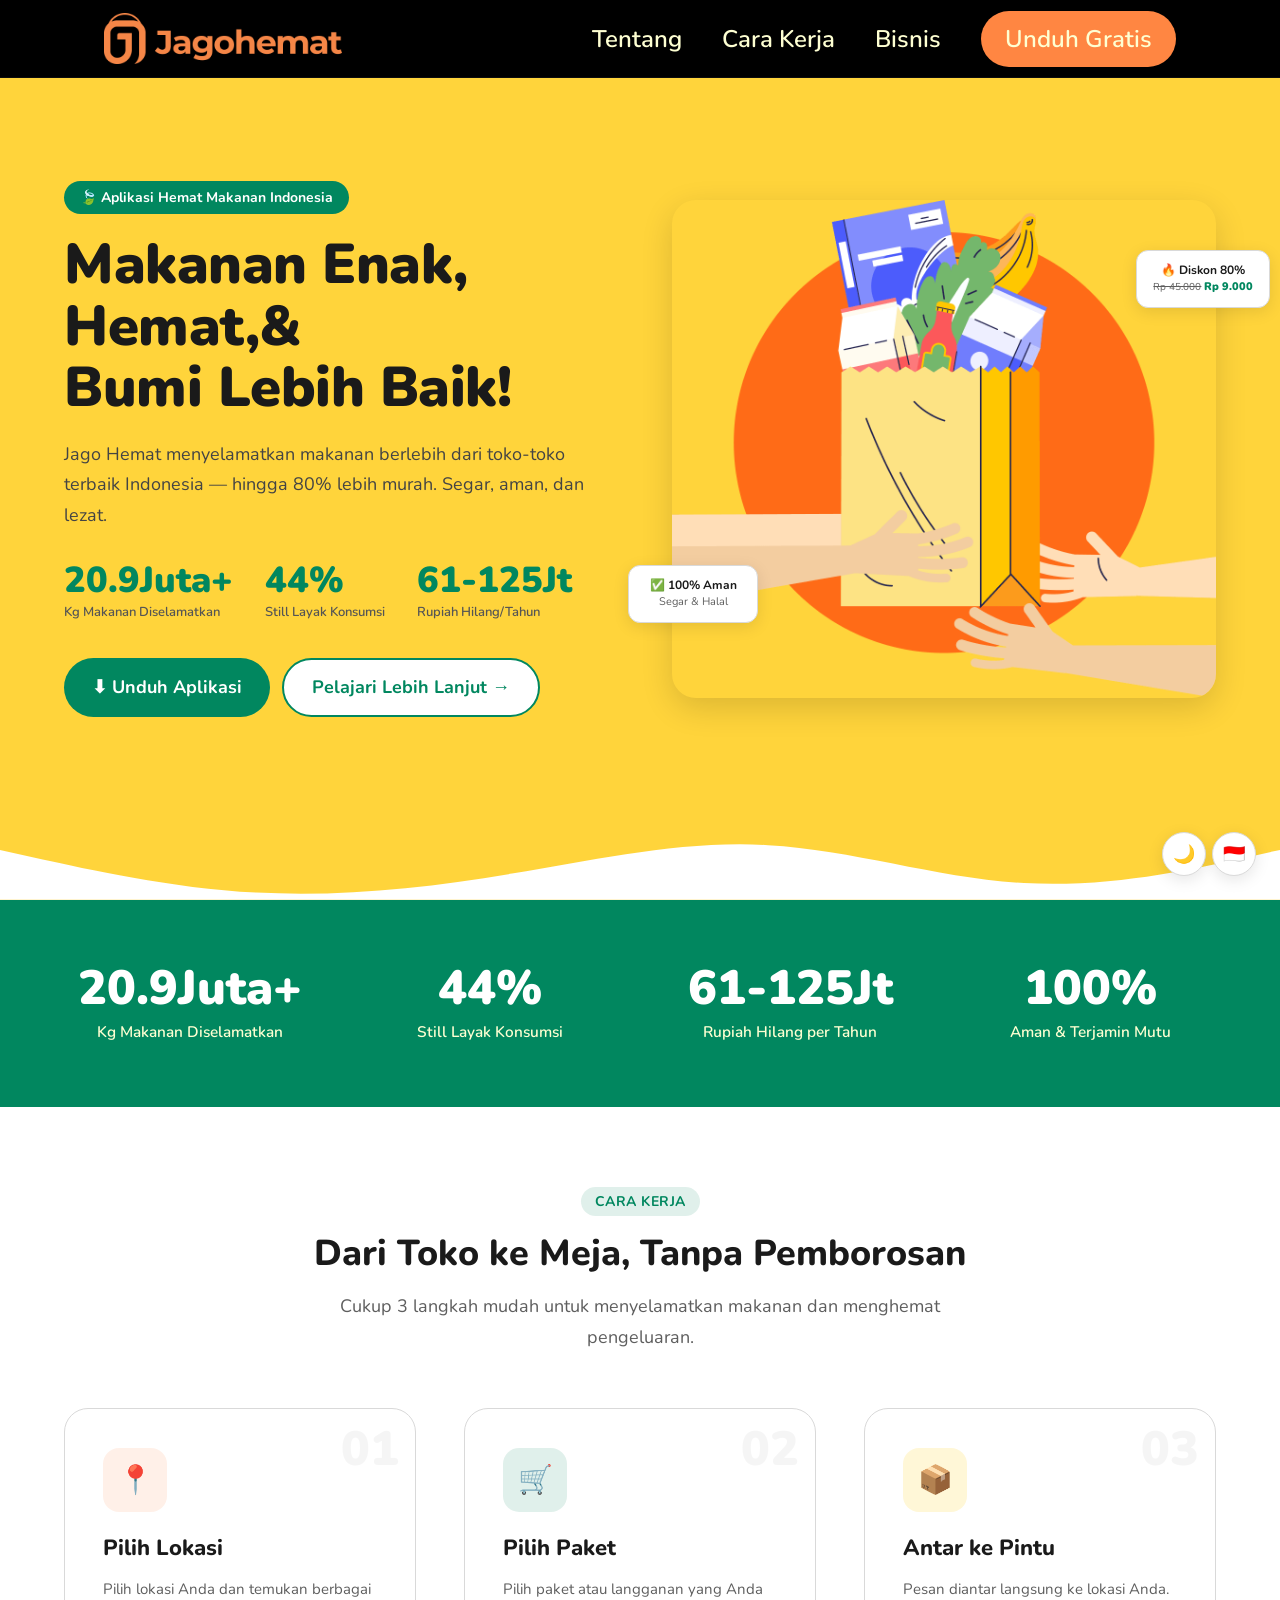
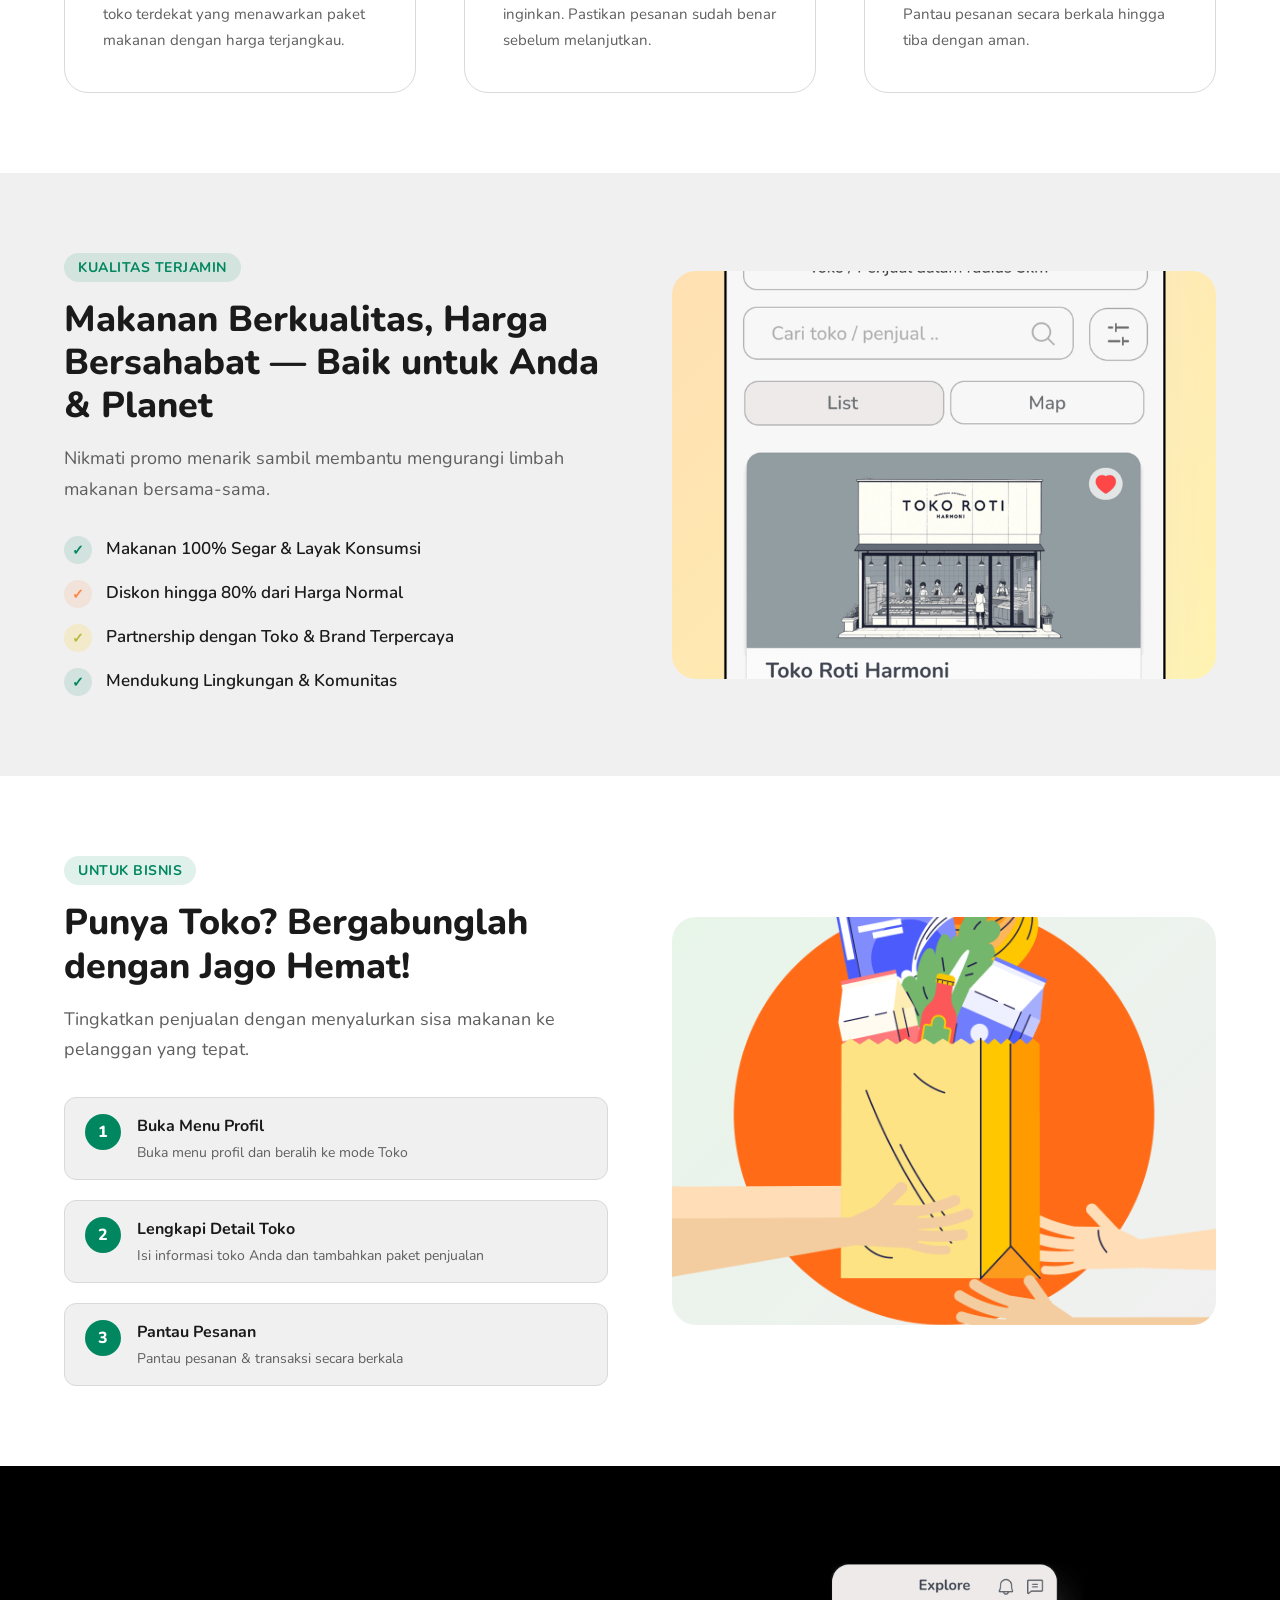
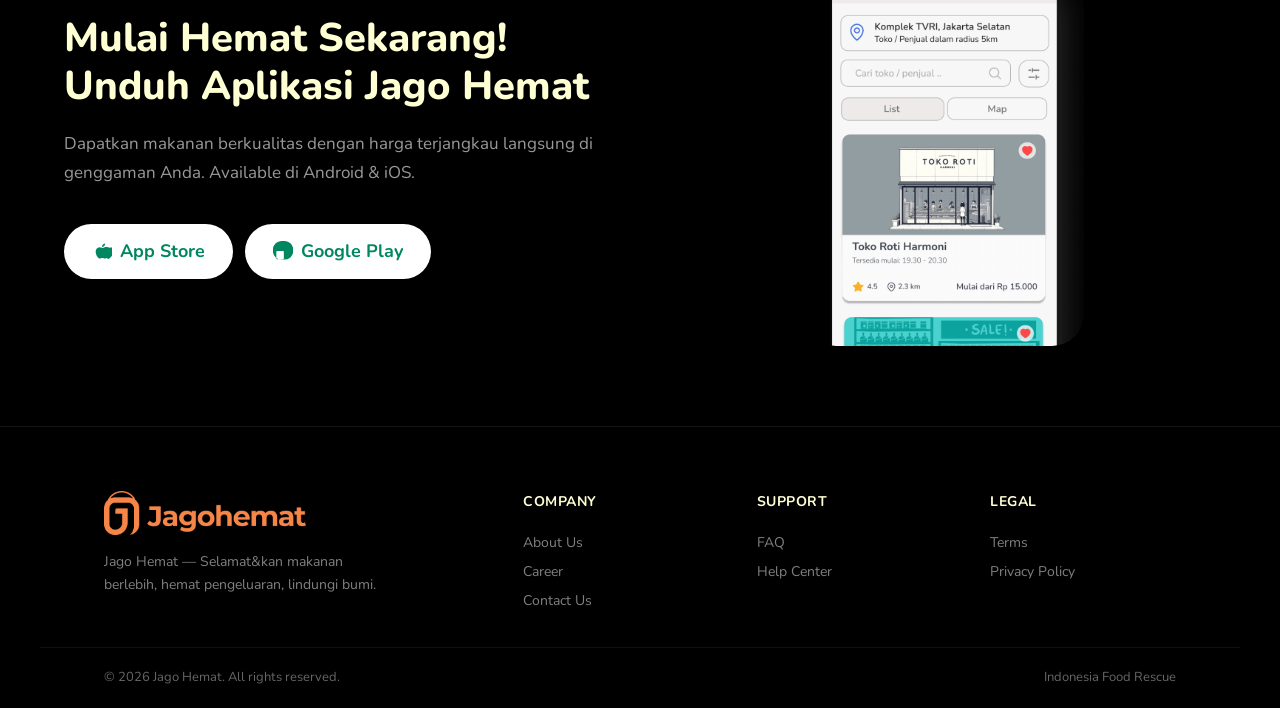
==== commit be2ed71d: "fix(V2): complete rebuild — exact jagohemat.com brand copy - Font: Nunito (was Poppins — wrong) - Br" ====
--- a/v2/index.html
+++ b/v2/index.html
@@ -4,1206 +4,348 @@
 <meta charset="UTF-8">
 <meta name="viewport" content="width=device-width, initial-scale=1.0">
 <title>Jago Hemat — Makanan Enak, Harga Hemat, Bumi Lebih Baik!</title>
-<meta name="description" content="Jago Hemat menyelamatkan makanan berlebih dari toko-toko terbaik Indonesia — hingga 80% lebih murah. Segar, aman, dan lezat. Unduh aplikasinya sekarang.">
+<meta name="description" content="Jago Hemat menyelamatkan makanan berlebih dari toko-toko terbaik Indonesia — hingga 80% lebih murah. Segar, aman, dan lezat.">
 <link rel="preconnect" href="https://fonts.googleapis.com">
-<link href="https://fonts.googleapis.com/css2?family=Poppins:wght@400;500;600;700;800&family=Inter:wght@400;500;600&display=swap" rel="stylesheet">
+<link href="https://fonts.googleapis.com/css2?family=Nunito:wght@400;500;600;700;800;900&display=swap" rel="stylesheet">
 <style>
-/* ═══════════════════════════════════════════════════
-   LIGHT THEME — PRIMARY (Indonesian food-forward)
-   Signature: Yellow (#FFD740) + White cards + Forest Green (#2E7D32)
-═══════════════════════════════════════════════════════════ */
-:root,
-:root[data-theme="light"] {
-  --bg: #FFD740;
-  --card: #FFFFFF;
-  --surface: #FFF8E1;
-  --surface-alt: #FFF3B0;
-  --accent: #2E7D32;
-  --accent-light: #4CAF50;
-  --warning: #FFC107;
-  --text: #212121;
-  --text-muted: #616161;
-  --border: rgba(0,0,0,0.08);
-  --gradient: linear-gradient(135deg, #2E7D32, #4CAF50);
-  --shadow-sm: 0 2px 8px rgba(0,0,0,0.08);
-  --shadow-md: 0 8px 32px rgba(0,0,0,0.10);
-  --shadow-lg: 0 20px 60px rgba(0,0,0,0.14);
-  --radius: 20px;
-  --radius-sm: 12px;
-  --radius-full: 100px;
-  --nav-bg: rgba(255,215,64,0.92);
-  --section-pad: 90px 60px;
-  --section-pad-mobile: 60px 24px;
-  --font-head: 'Poppins', sans-serif;
-  --font-body: 'Inter', sans-serif;
-  --star: #FFC107;
-}
-/* ═══════════════════════════════════════════════════
-   DARK THEME — SECONDARY (Premium mission feel)
-═══════════════════════════════════════════════════════════ */
-:root[data-theme="dark"] {
-  --bg: #0D0D0F;
-  --card: #1A1A1E;
-  --surface: #252529;
-  --surface-alt: #2A2A2E;
-  --accent: #2E7D32;
-  --accent-light: #4CAF50;
-  --warning: #FFC107;
-  --text: #FFFFFF;
-  --text-muted: #9CA3AF;
-  --border: rgba(255,255,255,0.08);
-  --gradient: linear-gradient(135deg, #2E7D32, #4CAF50);
-  --shadow-sm: 0 2px 8px rgba(0,0,0,0.30);
-  --shadow-md: 0 8px 32px rgba(0,0,0,0.40);
-  --shadow-lg: 0 20px 60px rgba(0,0,0,0.50);
-  --nav-bg: rgba(13,13,15,0.92);
-  --section-pad: 90px 60px;
-  --section-pad-mobile: 60px 24px;
-  --star: #FFC107;
-}
-/* ═══════════════════════════════════════════════════
-   RESET
-═══════════════════════════════════════════════════════════ */
-*,*::before,*::after{box-sizing:border-box;margin:0;padding:0}
+/* JAGO HEMAT V2 — Exact brand from jagohemat.com */
+*{box-sizing:border-box;margin:0;padding:0}
 html{scroll-behavior:smooth}
-body{
-  font-family:var(--font-body);
-  background:var(--bg);color:var(--text);
-  overflow-x:hidden;-webkit-font-smoothing:antialiased;
-  transition:background 0.3s,color 0.3s;
-}
-h1,h2,h3,h4{font-family:var(--font-head)}
+body{font-family:'Nunito',sans-serif;font-optical-sizing:auto;color:#1A1A1A;background:#fff;line-height:1.5;overflow-x:hidden}
+img{max-width:100%;height:auto;display:block}
 a{color:inherit;text-decoration:none}
-button{cursor:pointer;border:none;background:none;font-family:inherit}
-img{max-width:100%;height:auto;display:block}
-.container{max-width:1200px;margin:0 auto;padding:0 clamp(20px,5vw,60px)}
-@media(max-width:768px){.container{padding:0 24px}}
-.gradient-text{background:var(--gradient);-webkit-background-clip:text;-webkit-text-fill-color:transparent;background-clip:text}
-[data-lang-id]{display:inline}
-[data-lang-en]{display:none}
-:root[data-lang="en"] [data-lang-id]{display:none}
-:root[data-lang="en"] [data-lang-en]{display:inline}
-:root[data-lang="id"] [data-lang-id]{display:inline}
-:root[data-lang="id"] [data-lang-en]{display:none}
-/* ═══════════════════════════════════════════════════
-   REVEAL
-═══════════════════════════════════════════════════════════ */
-.reveal{opacity:0;transform:translateY(28px);transition:opacity 0.65s ease,transform 0.65s ease}
-.reveal.visible{opacity:1;transform:translateY(0)}
-.reveal.d1{transition-delay:0.1s}.reveal.d2{transition-delay:0.2s}
-.reveal.d3{transition-delay:0.3s}.reveal.d4{transition-delay:0.4s}
-/* ═══════════════════════════════════════════════════
-   SHARED COMPONENTS
-═══════════════════════════════════════════════════════════ */
-.section{padding:var(--section-pad);position:relative}
-.eyebrow{display:inline-flex;align-items:center;gap:8px;background:rgba(46,125,50,0.12);border:1px solid rgba(46,125,50,0.25);border-radius:var(--radius-full);padding:6px 16px;font-size:13px;font-weight:600;color:var(--accent);margin-bottom:20px}
-.section-title{font-size:clamp(24px,4vw,48px);font-weight:800;line-height:1.1;margin-bottom:16px;letter-spacing:-0.5px}
-.section-sub{font-size:16px;color:var(--text-muted);max-width:560px;line-height:1.7;margin-bottom:32px}
-.section-header-center{text-align:center;margin-bottom:52px}
-.section-header-center .eyebrow{margin:0 auto 20px}
-.section-header-center .section-sub{margin:0 auto}
-.btn-primary{display:inline-flex;align-items:center;gap:8px;background:var(--accent);border:none;border-radius:var(--radius-full);padding:13px 28px;font-family:var(--font-head);font-weight:600;font-size:15px;color:#fff;cursor:pointer;transition:opacity 0.2s,transform 0.2s,box-shadow 0.2s}
-.btn-primary:hover{opacity:0.88;transform:translateY(-2px);box-shadow:0 8px 24px rgba(46,125,50,0.3)}
-.btn-outline{display:inline-flex;align-items:center;gap:8px;border:1.5px solid var(--border);border-radius:var(--radius-full);padding:11px 24px;font-family:var(--font-head);font-weight:600;font-size:14px;color:var(--text);cursor:pointer;transition:border-color 0.2s,transform 0.2s,background 0.2s}
-.btn-outline:hover{border-color:var(--accent);color:var(--accent);transform:translateX(3px);background:rgba(46,125,50,0.05)}
-[data-theme="dark"] .btn-outline{border-color:rgba(255,255,255,0.15)}
-/* ═══════════════════════════════════════════════════
-   NAV
-═══════════════════════════════════════════════════════════ */
-.nav{
-  position:fixed;top:0;left:0;right:0;z-index:1000;
-  padding:14px clamp(16px,4vw,60px);
-  display:flex;align-items:center;justify-content:space-between;
-  transition:background 0.3s,backdrop-filter 0.3s,border-color 0.3s,padding 0.3s;
-  border-bottom:1px solid transparent;
-}
-.nav.scrolled{background:var(--nav-bg);backdrop-filter:blur(20px);-webkit-backdrop-filter:blur(20px);border-bottom-color:var(--border);padding:10px clamp(16px,4vw,60px)}
-.nav-logo{display:flex;align-items:center;gap:10px}
-.nav-logo img{max-height:clamp(28px,5vw,44px);width:auto}
-.nav-logo-text{font-family:var(--font-head);font-weight:700;font-size:20px;color:var(--text)}
-.nav-logo-text .hemat{color:var(--accent)}
-.nav-links{display:flex;align-items:center;gap:28px}
-.nav-links a{color:var(--text-muted);text-decoration:none;font-size:clamp(14px,1.5vw,16px);font-weight:500;transition:color 0.2s}
-.nav-links a:hover{color:var(--accent)}
-.nav-right{display:flex;align-items:center;gap:12px}
-.lang-toggle{display:flex;background:var(--surface);border:1px solid var(--border);border-radius:var(--radius-full);overflow:hidden}
-.lang-btn{padding:6px 14px;font-size:12px;font-weight:600;color:var(--text-muted);transition:background 0.2s,color 0.2s;border:none;background:none;cursor:pointer}
-.lang-btn.active{background:var(--accent);color:#fff}
-.theme-toggle{width:40px;height:40px;border-radius:50%;background:var(--surface);border:1px solid var(--border);display:flex;align-items:center;justify-content:center;cursor:pointer;transition:border-color 0.2s,transform 0.2s;font-size:18px;flex-shrink:0}
-.theme-toggle:hover{border-color:var(--accent);transform:rotate(20deg)}
-.nav-cta{background:var(--accent);border-radius:var(--radius-full);padding:10px 24px;font-family:var(--font-head);font-weight:600;font-size:clamp(14px,1.4vw,16px);color:#fff;cursor:pointer;border:none;transition:opacity 0.2s,transform 0.2s}
-.nav-cta:hover{opacity:0.88;transform:translateY(-1px)}
-.hamburger{display:none;flex-direction:column;gap:5px;cursor:pointer;padding:4px;background:none;border:none}
-.hamburger span{display:block;width:24px;height:2px;background:var(--text);border-radius:2px;transition:transform 0.3s,opacity 0.3s}
-.drawer-overlay{display:none;position:fixed;inset:0;z-index:2000;background:rgba(0,0,0,0.5);backdrop-filter:blur(4px)}
-.drawer{position:fixed;top:0;right:-100%;width:300px;height:100%;background:var(--card);border-left:1px solid var(--border);z-index:2001;transition:right 0.35s cubic-bezier(0.4,0,0.2,1);padding:80px 28px 40px;overflow-y:auto}
+button{font-family:'Nunito',sans-serif;cursor:pointer;border:none}
+
+/* ── THEME TOKENS ── */
+:root,[data-theme=light]{--green:#01875f;--green-dark:#016046;--orange:#FF8642;--yellow:#FFD43B;--cream:#FEFFD2;--white:#fff;--black:#000;--text:#1A1A1A;--muted:#5E5E5E;--border:#D9D9D9;--surf:#F0F0F0;--card:#fff;--shadow-sm:0 2px 8px rgba(0,0,0,.08);--shadow-md:0 4px 16px rgba(0,0,0,.10);--shadow-lg:0 10px 32px rgba(0,0,0,.14);--radius:24px;--radius-sm:12px;--r-full:9999px;--nav-h:78px}
+[data-theme=dark]{--green:#01875f;--green-dark:#016046;--orange:#FF8642;--yellow:#FFD43B;--cream:#FEFFD2;--white:#fff;--black:#000;--text:#fff;--muted:#D9D9D9;--border:#333;--surf:#252529;--card:#1A1A1E;--shadow-sm:0 2px 8px rgba(0,0,0,.3);--shadow-md:0 4px 16px rgba(0,0,0,.4);--shadow-lg:0 10px 32px rgba(0,0,0,.5);--bg:#0D0D0F}
+
+/* ── NAVBAR ── */
+.navbar{position:fixed;top:0;left:0;right:0;z-index:1000;background:var(--black);height:var(--nav-h);display:flex;align-items:center;border-bottom:1px solid rgba(255,255,255,.05)}
+.navbar-inner{max-width:1200px;width:100%;margin:0 auto;padding:0 clamp(20px,5vw,64px);display:flex;align-items:center;justify-content:space-between}
+.navbar-logo img{max-height:52px;width:auto}
+.navbar-links{display:flex;align-items:center;gap:40px}
+.navbar-links a{color:var(--cream);font-size:24px;font-weight:600;transition:opacity .2s}
+.navbar-links a:hover{opacity:.7}
+.navbar-cta{background:var(--orange);color:#fff;font-size:20px;font-weight:700;padding:10px 24px;border-radius:var(--r-full);transition:background .2s,transform .2s}
+.navbar-cta:hover{background:#DD800C;transform:scale(1.03)}
+.hamburger{display:none;flex-direction:column;gap:5px;cursor:pointer;background:none;border:none;padding:4px}
+.hamburger span{display:block;width:24px;height:2px;background:var(--cream);border-radius:2px}
+.drawer-overlay{display:none;position:fixed;inset:0;z-index:2000;background:rgba(0,0,0,.6);backdrop-filter:blur(4px)}
+.drawer{position:fixed;top:0;right:-100%;width:300px;height:100%;background:var(--card);z-index:2001;transition:right .35s;padding:80px 28px 40px;overflow-y:auto;border-left:1px solid var(--border)}
 .drawer.open{right:0}.drawer-overlay.open{display:block}
-.drawer-close{position:absolute;top:20px;right:20px;width:36px;height:36px;background:var(--surface);border:1px solid var(--border);border-radius:50%;display:flex;align-items:center;justify-content:center;cursor:pointer;font-size:16px}
-.drawer-links{display:flex;flex-direction:column;gap:4px;margin-bottom:24px}
-.drawer-links a{display:block;padding:12px 16px;font-size:16px;font-weight:500;color:var(--text);border-radius:var(--radius-sm);transition:background 0.2s,color 0.2s}
-.drawer-links a:hover{background:var(--surface);color:var(--accent)}
-@media(max-width:900px){.nav{padding:14px 24px}.nav.scrolled{padding:10px 24px}.nav-links{display:none}.hamburger{display:flex}.nav-cta{display:none}}
-/* ═══════════════════════════════════════════════════
-   HERO — LIGHT (YELLOW BG + WAVE)
-═══════════════════════════════════════════════════════════ */
-.hero{position:relative;z-index:1;min-height:100vh;display:flex;align-items:center;padding:var(--section-pad);overflow:hidden;background:#FFD740;color:#212121}
-.hero-wave{position:absolute;top:0;left:0;width:100%;pointer-events:none;z-index:0}
-.hero-inner{max-width:1200px;margin:0 auto;width:100%;display:grid;grid-template-columns:1fr 1fr;gap:clamp(24px,5vw,60px);align-items:center;position:relative;z-index:1}
-.hero-copy{max-width:min(540px,100%)}
-.hero-badge{display:inline-flex;align-items:center;gap:8px;background:rgba(46,125,50,0.12);border:1px solid rgba(46,125,50,0.25);border-radius:var(--radius-full);padding:7px 16px;font-size:13px;font-weight:600;color:var(--accent);margin-bottom:20px;animation:badgePulse 2.5s ease-in-out infinite}
-@keyframes badgePulse{0%,100%{box-shadow:0 0 0 0 rgba(46,125,50,0.2)}50%{box-shadow:0 0 0 10px rgba(46,125,50,0)}}
-.live-dot{width:8px;height:8px;border-radius:50%;background:var(--accent);animation:blink 1.5s ease-in-out infinite;flex-shrink:0}
-@keyframes blink{0%,100%{opacity:1}50%{opacity:0.3}}
-.hero-badges{display:flex;gap:10px;margin-bottom:24px;flex-wrap:wrap}
-.badge-green{display:inline-flex;align-items:center;gap:5px;background:rgba(46,125,50,0.12);border:1px solid rgba(46,125,50,0.2);border-radius:var(--radius-full);padding:5px 14px;font-size:12px;font-weight:600;color:var(--accent)}
-.badge-yellow{display:inline-flex;align-items:center;gap:5px;background:rgba(255,193,7,0.15);border:1px solid rgba(255,193,7,0.3);border-radius:var(--radius-full);padding:5px 14px;font-size:12px;font-weight:600;color:#B28704}
-.hero h1,.hero .hero-sub,.hero .hero-counter{color:#212121}.hero h1{font-size:clamp(32px,4.5vw,58px);font-weight:800;line-height:1.1;margin-bottom:20px}
-.hero-sub{font-size:17px;line-height:1.7;color:var(--text-muted);margin-bottom:32px}
-.store-locator{display:flex;background:var(--card);border:1px solid var(--border);border-radius:var(--radius-sm);overflow:hidden;max-width:480px;margin-bottom:20px;box-shadow:var(--shadow-sm);transition:border-color 0.2s,box-shadow 0.2s}
-.store-locator:focus-within{border-color:var(--accent);box-shadow:0 0 0 3px rgba(46,125,50,0.10),var(--shadow-md)}
-.store-locator input{flex:1;background:transparent;border:none;padding:14px 18px;font-size:15px;color:var(--text);outline:none;font-family:var(--font-body)}
-.store-locator input::placeholder{color:var(--text-muted)}
-.store-locator button{background:var(--accent);border:none;padding:14px 22px;font-family:var(--font-head);font-weight:600;font-size:14px;color:#fff;cursor:pointer;white-space:nowrap;transition:opacity 0.2s;flex-shrink:0}
-.store-locator button:hover{opacity:0.85}
-.hero-counter{display:flex;align-items:center;gap:8px;font-size:14px;color:var(--text-muted);margin-bottom:28px}
-.hero-counter strong{color:var(--accent);font-weight:700}
-.app-buttons{display:flex;gap:12px;flex-wrap:wrap}
-.app-btn{display:inline-flex;align-items:center;gap:10px;background:var(--card);border:1px solid var(--border);border-radius:var(--radius-sm);padding:11px 18px;color:var(--text);text-decoration:none;transition:border-color 0.2s,transform 0.2s,box-shadow 0.2s;min-width:155px;box-shadow:var(--shadow-sm)}
-.app-btn:hover{border-color:var(--accent);transform:translateY(-2px);box-shadow:var(--shadow-md)}
-.app-btn svg{width:26px;height:26px;flex-shrink:0}
-.app-btn-text{line-height:1.25}
-.app-btn-text small{font-size:10px;color:var(--text-muted);display:block}
-.app-btn-text span{font-size:13px;font-weight:600}
-.hero-visual{position:relative;display:flex;justify-content:center;align-items:center}
-.hero-img{width:100%;max-width:min(460px,45vw);border-radius:28px;box-shadow:var(--shadow-lg);object-fit:cover;max-height:420px}
-.hero-visual::before{content:'';position:absolute;inset:clamp(-20px,-3vw,-30px);background:radial-gradient(ellipse at center,rgba(255,215,64,0.3) 0%,transparent 70%);z-index:-1}
-.float-card{position:absolute;background:var(--card);border:1px solid var(--border);border-radius:14px;padding:13px 17px;box-shadow:var(--shadow-md);animation:floatY 4s ease-in-out infinite;z-index:2;min-width:clamp(130px,15vw,150px)}
-.float-card.c1{top:8%;right:-5px;animation-delay:0s}
-.float-card.c2{bottom:10%;left:-5px;animation-delay:2s}
-@keyframes floatY{0%,100%{transform:translateY(0)}50%{transform:translateY(-12px)}}
-.float-card .fc-row{display:flex;align-items:center;gap:10px}
-.float-card .fc-icon{width:36px;height:36px;border-radius:10px;background:rgba(46,125,50,0.12);display:flex;align-items:center;justify-content:center;font-size:18px;flex-shrink:0}
-.float-card .fc-lbl{font-size:11px;color:var(--text-muted)}
-.float-card .fc-val{font-size:14px;font-weight:700;font-family:var(--font-head);color:var(--accent)}
-@media(max-width:900px){.hero{padding:var(--section-pad-mobile);padding-top:100px;min-height:auto}.hero-inner{grid-template-columns:1fr;gap:40px}.hero-visual{display:none}}
-/* ═══════════════════════════════════════════════════
-   SOCIAL PROOF BAR
-═══════════════════════════════════════════════════════════ */
-.social-proof{background:var(--card);border-top:1px solid var(--border);border-bottom:1px solid var(--border);overflow:hidden}
-.stats-row{display:flex;align-items:center;justify-content:center;flex-wrap:wrap}
-.stat-item{display:flex;flex-direction:column;align-items:center;padding:28px 48px;position:relative}
-.stat-item:not(:last-child)::after{content:'';position:absolute;right:0;top:50%;transform:translateY(-50%);width:1px;height:40px;background:var(--border)}
-.stat-number{font-family:var(--font-head);font-size:clamp(26px,3vw,36px);font-weight:800;color:var(--accent)}
-.stat-label{font-size:13px;color:var(--text-muted);margin-top:2px}
-.ratings-row{display:flex;align-items:center;justify-content:center;gap:12px;padding:14px 24px;flex-wrap:wrap}
-.rating-chip{display:inline-flex;align-items:center;gap:8px;background:var(--surface);border:1px solid var(--border);border-radius:var(--radius-full);padding:7px 16px;font-size:13px;font-weight:600}
-.rating-chip .stars{color:var(--star);letter-spacing:1px}
-.rating-chip .cnt{color:var(--text-muted);font-weight:400}
-.awards-strip{background:rgba(46,125,50,0.05);border-top:1px solid rgba(46,125,50,0.12);padding:13px 0;overflow:hidden}
-.awards-track{display:flex;animation:marqueeScroll 30s linear infinite;width:max-content}
-.award-item{display:inline-flex;align-items:center;gap:8px;padding:0 40px;font-size:14px;font-weight:600;color:var(--accent);border-right:1px solid rgba(46,125,50,0.15);white-space:nowrap}
-@keyframes marqueeScroll{0%{transform:translateX(0)}100%{transform:translateX(-50%)}}
-/* ═══════════════════════════════════════════════════
-   HOW IT WORKS
-═══════════════════════════════════════════════════════════ */
-.how-section{background:var(--card);padding:var(--section-pad);border-top:1px solid var(--border)}
-.steps-grid{display:grid;grid-template-columns:repeat(3,1fr);gap:0;position:relative;max-width:1100px;margin:0 auto}
-.step-card{background:var(--bg);border-radius:var(--radius);border:1px solid var(--border);padding:36px 28px;text-align:center;position:relative;transition:box-shadow 0.3s,transform 0.3s}
-[data-theme="dark"] .step-card{background:var(--card)}
-.step-card:hover{box-shadow:var(--shadow-lg);transform:translateY(-5px)}
-.step-num{width:52px;height:52px;border-radius:50%;background:var(--gradient);color:#fff;font-family:var(--font-head);font-weight:700;font-size:20px;display:flex;align-items:center;justify-content:center;margin:0 auto 20px;box-shadow:0 4px 16px rgba(46,125,50,0.3)}
-.step-icon{width:80px;height:80px;margin:0 auto 20px;background:var(--surface);border-radius:20px;display:flex;align-items:center;justify-content:center;font-size:44px;animation:iconFloat 3.5s ease-in-out infinite}
-.step-card:nth-child(2) .step-icon{animation-delay:0.8s}
-.step-card:nth-child(3) .step-icon{animation-delay:1.6s}
-@keyframes iconFloat{0%,100%{transform:translateY(0)}50%{transform:translateY(-8px)}}
-.step-title{font-family:var(--font-head);font-weight:700;font-size:17px;margin-bottom:8px}
-.step-desc{font-size:14px;color:var(--text-muted);line-height:1.6}
-.arrow-right{position:absolute;top:50%;transform:translateY(-50%);right:-28px;z-index:2;display:flex;align-items:center}
-.arrow-right svg{width:32px;height:32px;color:var(--accent);opacity:0.4}
-.trust-strip{padding:48px 0 0;max-width:1100px;margin:0 auto}
-.trust-row{background:var(--surface-alt);border:1px solid var(--border);border-radius:20px;padding:24px 40px;display:flex;align-items:center;justify-content:center;gap:0;flex-wrap:wrap}
-[data-theme="dark"] .trust-row{background:var(--card);border-color:var(--border)}
-.trust-badge{display:flex;align-items:center;gap:10px;padding:0 36px;border-right:1px solid var(--border)}
-.trust-badge:last-child{border-right:none}
-.trust-badge-icon{width:40px;height:40px;border-radius:10px;display:flex;align-items:center;justify-content:center;flex-shrink:0}
-.trust-badge-icon.g{background:rgba(46,125,50,0.12);color:var(--accent)}
-.trust-badge-icon.y{background:rgba(255,193,7,0.12);color:#B28704}
-.trust-badge-icon svg{width:20px;height:20px}
-.trust-badge-lbl{font-family:var(--font-head);font-weight:700;font-size:13px}
-.trust-badge-sub{font-size:11px;color:var(--text-muted)}
-@media(max-width:768px){.steps-grid{grid-template-columns:1fr;gap:20px}.arrow-right{display:none}.trust-row{flex-direction:column}.trust-badge{border-right:none;border-bottom:1px solid var(--border);padding:16px 0;width:100%}.trust-badge:last-child{border-bottom:none}}
-/* ═══════════════════════════════════════════════════
-   FEATURED DEALS
-═══════════════════════════════════════════════════════════ */
-.deals-section{background:var(--bg);padding:var(--section-pad);border-top:1px solid rgba(0,0,0,0.06)}
-[data-theme="dark"] .deals-section{border-top-color:var(--border)}
-.deals-top{display:flex;align-items:flex-end;justify-content:space-between;gap:20px;margin-bottom:32px;flex-wrap:wrap}
-.filter-bar{display:flex;gap:8px;flex-wrap:wrap}
-.filter-tab{padding:8px 18px;border-radius:var(--radius-full);font-size:13px;font-weight:600;cursor:pointer;border:1.5px solid var(--border);background:var(--card);color:var(--text-muted);transition:all 0.2s}
-.filter-tab:hover{border-color:var(--accent);color:var(--accent)}
-.filter-tab.active{background:var(--accent);border-color:var(--accent);color:#fff;box-shadow:0 3px 12px rgba(46,125,50,0.3)}
-.deals-grid{display:grid;grid-template-columns:repeat(3,1fr);gap:20px}
-.deal-card{background:var(--card);border-radius:var(--radius);border:1px solid var(--border);overflow:hidden;transition:box-shadow 0.25s,transform 0.25s;border-color:var(--border);position:relative}
-.deal-card:hover{box-shadow:var(--shadow-lg);transform:translateY(-4px)}
-.deal-card.top{border-color:rgba(46,125,50,0.4)}
-.deal-card.top::before{content:'';position:absolute;top:0;left:0;right:0;height:3px;background:var(--gradient);z-index:1}
-.deal-img{position:relative;height:150px;overflow:hidden}
-.deal-img-bg{width:100%;height:100%;display:flex;align-items:center;justify-content:center;font-size:52px}
-.badge-pill{position:absolute;padding:4px 10px;border-radius:var(--radius-full);font-size:11px;font-weight:700;display:flex;align-items:center;gap:4px;color:#fff;backdrop-filter:blur(8px)}
-.badge-pill.lt{top:10px;left:10px;background:rgba(255,193,7,0.92)}
-.badge-pill.rt{top:10px;right:10px;background:rgba(239,68,68,0.9)}
-.badge-pill.bt{top:10px;left:50%;transform:translateX(-50%);background:var(--accent)}
-.deal-body{padding:14px 16px 16px}
-.deal-cat{font-size:11px;font-weight:600;color:var(--accent);text-transform:uppercase;letter-spacing:0.5px;margin-bottom:3px}
-.deal-store{font-size:12px;color:var(--text-muted);margin-bottom:4px}
-.deal-title{font-family:var(--font-head);font-weight:700;font-size:14px;margin-bottom:10px;line-height:1.35}
-.deal-prices{display:flex;align-items:baseline;gap:8px;margin-bottom:12px}
-.price-sale{font-family:var(--font-head);font-weight:800;font-size:20px;color:var(--accent)}
-.price-was{font-size:13px;color:var(--text-muted);text-decoration:line-through}
-.deal-foot{display:flex;align-items:center;justify-content:space-between;padding-top:12px;border-top:1px solid var(--border)}
-.deal-timer{display:flex;align-items:center;gap:5px;font-size:12px;color:var(--text-muted)}
-.deal-timer svg{width:13px;height:13px;color:var(--warning);flex-shrink:0}
-.deal-reserve{background:var(--accent);color:#fff;padding:7px 16px;border-radius:var(--radius-full);font-size:12px;font-weight:700;transition:opacity 0.2s,transform 0.2s;border:none;cursor:pointer;text-decoration:none;display:inline-block}
-.deal-reserve:hover{opacity:0.9;transform:scale(1.03)}
-.deals-more{text-align:center;margin-top:40px}
-.deals-more a{display:inline-flex;align-items:center;gap:8px;font-family:var(--font-head);font-size:15px;font-weight:600;color:var(--accent);border:1px solid rgba(46,125,50,0.4);border-radius:var(--radius-full);padding:12px 28px;text-decoration:none;transition:background 0.2s,transform 0.2s}
-.deals-more a:hover{background:rgba(46,125,50,0.08);transform:translateX(4px)}
-@media(max-width:1024px){.deals-grid{grid-template-columns:repeat(2,1fr)}}
-@media(max-width:480px){.deals-grid{grid-template-columns:1fr}}
-/* ═══════════════════════════════════════════════════
-   IMPACT DASHBOARD
-═══════════════════════════════════════════════════════════ */
-.impact-section{position:relative;padding:var(--section-pad);border-top:1px solid var(--border);overflow:hidden}
-.impact-section::before{content:'';position:absolute;inset:0;background:radial-gradient(ellipse 80% 60% at 50% 50%,rgba(46,125,50,0.07) 0%,transparent 70%);pointer-events:none}
-.counters-grid{display:grid;grid-template-columns:repeat(3,1fr);gap:24px;max-width:1100px;margin:0 auto 56px;position:relative;z-index:1}
-.counter-card{background:var(--card);border:1px solid var(--border);border-radius:20px;padding:40px 28px;text-align:center;position:relative;overflow:hidden;transition:transform 0.3s,border-color 0.3s,box-shadow 0.3s}
-.counter-card:hover{transform:translateY(-6px);border-color:rgba(46,125,50,0.4);box-shadow:0 0 40px rgba(46,125,50,0.08)}
-.counter-card::before{content:'';position:absolute;top:0;left:0;right:0;height:3px;background:var(--gradient)}
-.counter-icon{font-size:40px;margin-bottom:14px}
-.counter-val{font-family:var(--font-head);font-size:clamp(34px,4vw,52px);font-weight:800;background:var(--gradient);-webkit-background-clip:text;-webkit-text-fill-color:transparent;background-clip:text;line-height:1;margin-bottom:8px}
-.counter-lbl{font-size:15px;color:var(--text-muted);font-weight:500}
-.counter-sub{font-size:12px;color:var(--accent-light);margin-top:6px;font-weight:600}
-.impact-bottom{max-width:520px;margin:0 auto;position:relative;z-index:1}
-.impact-card{background:var(--card);border:1px solid var(--border);border-radius:24px;overflow:hidden;box-shadow:var(--shadow-lg)}
-.impact-card-hdr{background:var(--gradient);padding:24px 28px;display:flex;align-items:center;justify-content:space-between}
-.impact-card-hdr h3{font-size:17px;font-weight:700}
-.impact-card-hdr span{font-size:12px;opacity:0.9}
-.impact-card-body{padding:24px 28px}
-.impact-row{display:flex;justify-content:space-between;align-items:center;padding:13px 0;border-bottom:1px solid var(--border)}
-.impact-row:last-of-type{border-bottom:none}
-.impact-row-lbl{font-size:14px;color:var(--text-muted)}
-.impact-row-val{font-family:var(--font-head);font-size:15px;font-weight:700;color:var(--accent-light)}
-.share-btn{width:100%;margin-top:18px;background:var(--surface);border:1px solid var(--border);border-radius:12px;padding:13px;color:var(--text);font-size:14px;font-weight:600;cursor:pointer;display:flex;align-items:center;justify-content:center;gap:8px;transition:border-color 0.2s,background 0.2s}
-.share-btn:hover{border-color:var(--accent);background:rgba(46,125,50,0.08)}
-@media(max-width:768px){.counters-grid{grid-template-columns:1fr}.impact-section{padding:var(--section-pad-mobile)}}
-/* ═══════════════════════════════════════════════════
-   WHY JAGO HEMAT
-═══════════════════════════════════════════════════════════ */
-.why-section{background:var(--card);padding:var(--section-pad);border-top:1px solid var(--border)}
-.bento{display:grid;grid-template-columns:repeat(12,1fr);gap:16px;margin-bottom:40px}
-.value-card{background:var(--surface);border:1px solid var(--border);border-radius:var(--radius);padding:28px;transition:box-shadow 0.2s,transform 0.2s}
-[data-theme="dark"] .value-card{background:var(--surface)}
-.value-card:hover{box-shadow:var(--shadow-md);transform:translateY(-2px)}
-.value-card.span7{grid-column:span 7}.value-card.span5{grid-column:span 5}
-.value-card.span4{grid-column:span 4}.value-card.span12{grid-column:span 12}
-.vc-icon{width:52px;height:52px;border-radius:14px;display:flex;align-items:center;justify-content:center;margin-bottom:16px;font-size:26px}
-.vc-icon.g{background:rgba(46,125,50,0.10);color:var(--accent)}
-.vc-icon.y{background:rgba(255,193,7,0.10);color:#B28704}
-.vc-icon.b{background:rgba":"rgba(6,182,212,0.10);color:#06B6D4}
-.vc-title{font-family:var(--font-head);font-weight:700;font-size:17px;margin-bottom:8px}
-.vc-desc{font-size:14px;color:var(--text-muted);line-height:1.6}
-.compare-table{width:100%;border-collapse:collapse}
-.compare-table th,.compare-table td{padding:14px 16px;text-align:left;border-bottom:1px solid var(--border);font-size:14px}
-.compare-table th{font-family:var(--font-head);font-weight:700;font-size:13px;color:var(--text-muted);text-transform:uppercase;letter-spacing:0.5px}
-.compare-table .check{color:var(--accent);font-weight:700}
-.compare-table .cross{color:#EF4444}
-.compare-table .partial{color:var(--warning)}
-.compare-table .highlight td{background:rgba(46,125,50,0.04)}
-.compare-table tbody tr:hover td{background:var(--surface)}
-.compare-table tbody tr:hover .highlight td{background:rgba(46,125,50,0.08)}
-@media(max-width:1024px){.bento{grid-template-columns:1fr 1fr}.value-card.span7,.value-card.span5{grid-column:span 2}}
-@media(max-width:768px){.bento{grid-template-columns:1fr}.value-card.span7,.value-card.span5,.value-card.span4,.value-card.span12{grid-column:span 1}}
-/* ═══════════════════════════════════════════════════
-   TESTIMONIALS
-═══════════════════════════════════════════════════════════ */
-.testi-section{background:var(--bg);padding:var(--section-pad);border-top:1px solid rgba(0,0,0,0.06)}
-[data-theme="dark"] .testi-section{border-top-color:var(--border)}
-.testi-track{overflow:hidden;margin-bottom:20px}
-.testi-slider{display:flex;gap:20px;transition:transform 0.5s cubic-bezier(0.16,1,0.3,1)}
-.testi-card{flex:0 0 calc(33.333% - 14px);min-width:280px;background:var(--card);border:1px solid var(--border);border-radius:var(--radius);padding:28px;transition:box-shadow 0.3s,transform 0.3s}
-.testi-card:hover{box-shadow:var(--shadow-lg);transform:translateY(-4px)}
-.testi-card-hd{display:flex;align-items:center;justify-content:space-between;margin-bottom:16px}
-.testi-badge{display:inline-flex;align-items:center;gap:5px;background:rgba(46,125,50,0.10);border:1px solid rgba(46,125,50,0.25);border-radius:var(--radius-full);padding:3px 10px;font-size:10px;font-weight:700;color:var(--accent);text-transform:uppercase}
-.stars{color:var(--star);font-size:14px;letter-spacing:1px}
-.testi-metric{display:flex;align-items:baseline;gap:8px;margin-bottom:16px}
-.testi-metric-val{font-family:var(--font-head);font-size:28px;font-weight:800;background:var(--gradient);-webkit-background-clip:text;-webkit-text-fill-color:transparent;background-clip:text}
-.testi-metric-lbl{font-size:13px;color:var(--text-muted)}
-.testi-text{font-size:14px;line-height:1.8;color:var(--text-muted);font-style:italic;margin-bottom:20px}
-.testi-divider{height:1px;background:var(--border);margin-bottom:16px}
-.testi-author{display:flex;align-items:center;gap:12px}
-.testi-avatar{width:44px;height:44px;border-radius:50%;background:var(--gradient);display:flex;align-items:center;justify-content:center;font-family:var(--font-head);font-weight:700;font-size:16px;color:#fff;flex-shrink:0}
-.testi-name{font-family:var(--font-head);font-weight:700;font-size:14px}
-.testi-role{font-size:12px;color:var(--text-muted);margin-top:2px}
-.carousel-dots{display:flex;justify-content:center;gap:8px;margin-top:16px}
-.dot{width:8px;height:8px;border-radius:50%;background:var(--border);cursor:pointer;transition:background 0.2s,width 0.2s}
-.dot.active{background:var(--accent);width:24px;border-radius:4px}
-.carousel-controls{display:flex;justify-content:center;gap:12px;margin-top:20px}
-.carousel-btn{width:44px;height:44px;border-radius:50%;border:1px solid var(--border);background:var(--card);display:flex;align-items:center;justify-content:center;cursor:pointer;transition:border-color 0.2s,background 0.2s}
-.carousel-btn:hover{border-color:var(--accent);background:rgba(46,125,50,0.08)}
-.carousel-btn svg{width:18px;height:18px}
-@media(max-width:900px){.testi-card{flex:0 0 calc(100% - 40px)}}
-/* ═══════════════════════════════════════════════════
-   FOR BUSINESS
-═══════════════════════════════════════════════════════════ */
-.biz-section{background:var(--card);padding:var(--section-pad);border-top:1px solid var(--border)}
-.biz-grid{max-width:1200px;margin:0 auto;display:grid;grid-template-columns:1fr 1fr;gap:clamp(32px,6vw,80px);align-items:center}
-.biz-copy .eyebrow{margin-bottom:16px}
-.biz-copy .section-title{margin-bottom:16px}
-.biz-copy .section-sub{margin-bottom:28px}
-.biz-features{list-style:none;margin-bottom:32px}
-.biz-features li{display:flex;align-items:flex-start;gap:12px;margin-bottom:14px;font-size:15px}
-.biz-features li svg{width:20px;height:20px;flex-shrink:0;color:var(--accent-light);margin-top:2px}
-.biz-chips{display:flex;gap:12px;flex-wrap:wrap}
-.biz-chip{display:inline-flex;align-items:center;gap:6px;background:rgba(46,125,50,0.08);border:1px solid rgba(46,125,50,0.2);border-radius:var(--radius-full);padding:6px 14px;font-size:12px;font-weight:600;color:var(--accent)}
-.biz-card{background:var(--bg);border:1px solid var(--border);border-radius:24px;padding:36px;box-shadow:var(--shadow-lg);position:relative;overflow:hidden}
-[data-theme="dark"] .biz-card{background:var(--surface)}
-.biz-card::before{content:'';position:absolute;top:0;left:0;right:0;height:4px;background:var(--gradient)}
-.biz-card-hdr{margin-bottom:24px}
-.biz-card-hdr h3{font-family:var(--font-head);font-size:22px;font-weight:700;margin-bottom:6px}
-.biz-card-hdr p{font-size:14px;color:var(--text-muted)}
-.form-group{margin-bottom:16px}
-.form-group label{display:block;font-size:13px;font-weight:600;color:var(--text-muted);margin-bottom:6px}
-.form-group input,.form-group select{width:100%;background:var(--card);border:1px solid var(--border);border-radius:var(--radius-sm);padding:12px 14px;font-size:15px;color:var(--text);font-family:var(--font-body);transition:border-color 0.2s,box-shadow 0.2s}
-.form-group input:focus,.form-group select:focus{outline:none;border-color:var(--accent);box-shadow:0 0 0 3px rgba(46,125,50,0.10)}
-.form-group input::placeholder{color:var(--text-muted)}
-.form-group select option{background:var(--card)}
-.roi-box{background:var(--surface-alt);border:1px solid var(--border);border-radius:var(--radius);padding:20px;margin-bottom:24px}
-[data-theme="dark"] .roi-box{background:var(--card)}
-.roi-box h4{font-family:var(--font-head);font-size:14px;font-weight:700;margin-bottom:14px}
-.roi-row{display:flex;align-items:center;gap:12px;flex-wrap:wrap}
-.roi-row input{width:80px;background:var(--card);border:1px solid var(--border);border-radius:var(--radius-sm);padding:8px 12px;font-size:14px;color:var(--text);font-family:var(--font-body);text-align:center}
-.roi-result{margin-top:12px;padding:14px;background:rgba(46,125,50,0.08);border:1px solid rgba(46,125,50,0.2);border-radius:var(--radius-sm)}
-.roi-result .amount{font-family:var(--font-head);font-size:22px;font-weight:800;color:var(--accent)}
-.roi-result .desc{font-size:12px;color:var(--text-muted);margin-top:2px}
-.biz-submit{width:100%;padding:15px;background:var(--gradient);border:none;border-radius:var(--radius-sm);color:#fff;font-family:var(--font-head);font-weight:700;font-size:15px;cursor:pointer;margin-top:8px;transition:opacity 0.2s,transform 0.2s;box-shadow:0 4px 16px rgba(46,125,50,0.3)}
-.biz-submit:hover{opacity:0.9;transform:translateY(-1px)}
-.biz-submit:disabled{opacity:0.5;cursor:not-allowed}
-.biz-trust-row{display:flex;justify-content:center;gap:16px;margin-top:14px;flex-wrap:wrap}
-.biz-trust-item{display:flex;align-items:center;gap:6px;font-size:12px;color:var(--text-muted)}
-.biz-trust-item svg{width:14px;height:14px;color:var(--accent)}
-@media(max-width:900px){.biz-grid{grid-template-columns:1fr;gap:48px}}
-/* ═══════════════════════════════════════════════════
-   APP CTA
-═══════════════════════════════════════════════════════════ */
-.app-cta-section{position:relative;padding:var(--section-pad);border-top:1px solid var(--border);overflow:hidden}
-.app-cta-section::before{content:'';position:absolute;inset:0;background:radial-gradient(ellipse 60% 80% at 60% 50%,rgba(46,125,50,0.08) 0%,transparent 70%);pointer-events:none}
-.app-cta-inner{max-width:1200px;margin:0 auto;display:grid;grid-template-columns:1fr 1fr;gap:clamp(24px,5vw,60px);align-items:center;position:relative;z-index:1}
-.app-phone{position:relative;display:flex;justify-content:center;align-items:center}
-.app-phone::before{content:'';position:absolute;inset:-20px;background:radial-gradient(ellipse at center,rgba(46,125,50,0.15) 0%,transparent 65%);z-index:-1}
-.app-mockup{width:100%;max-width:min(300px,30vw);border-radius:clamp(20px,3vw,32px);box-shadow:var(--shadow-lg);animation:phoneFloat 4s ease-in-out infinite;object-fit:cover}
-@keyframes phoneFloat{0%,100%{transform:translateY(0)}50%{transform:translateY(-14px)}}
-.app-glow-ring{position:absolute;width:280px;height:280px;border-radius:50%;border:2px solid rgba(46,125,50,0.15);animation:ringPulse 3s ease-in-out infinite}
-@keyframes ringPulse{0%,100%{transform:scale(1);opacity:0.5}50%{transform:scale(1.1);opacity:0.2}}
-.app-copy .eyebrow{margin-bottom:16px}
-.app-copy .section-title{margin-bottom:16px}
-.app-copy .section-sub{margin-bottom:28px}
-.app-stats{display:flex;gap:32px;margin-bottom:32px;flex-wrap:wrap}
-.app-stat-num{font-family:var(--font-head);font-size:32px;font-weight:800;background:var(--gradient);-webkit-background-clip:text;-webkit-text-fill-color:transparent;background-clip:text}
-.app-stat-lbl{font-size:13px;color:var(--text-muted);margin-top:2px}
-.app-dl-btns{display:flex;gap:12px;flex-wrap:wrap}
-@media(max-width:900px){.app-cta-inner{grid-template-columns:1fr;text-align:center}.app-phone{display:none}.app-stats{justify-content:center}.app-dl-btns{justify-content:center}}
-/* ═══════════════════════════════════════════════════
-   FAQ
-═══════════════════════════════════════════════════════════ */
-.faq-section{background:var(--card);padding:var(--section-pad);border-top:1px solid var(--border)}
-.faq-list{max-width:760px;margin:0 auto}
-.faq-item{border-bottom:1px solid var(--border)}
-.faq-q{display:flex;align-items:center;justify-content:space-between;gap:16px;padding:20px 0;cursor:pointer;font-family:var(--font-head);font-weight:600;font-size:16px;transition:color 0.2s}
-.faq-q:hover{color:var(--accent)}
-.faq-icon{width:28px;height:28px;border-radius:50%;border:1.5px solid var(--border);display:flex;align-items:center;justify-content:center;flex-shrink:0;transition:background 0.2s,border-color 0.2s,transform 0.3s}
-.faq-item.open .faq-icon{background:var(--gradient);border-color:transparent;transform:rotate(45deg)}
-.faq-icon::before{content:'+';font-size:16px;font-weight:700;color:var(--text-muted);transition:color 0.2s}
-.faq-item.open .faq-icon::before{color:#fff}
-.faq-a{max-height:0;overflow:hidden;transition:max-height 0.4s cubic-bezier(0.16,1,0.3,1)}
-.faq-a p{padding:0 0 20px;font-size:15px;color:var(--text-muted);line-height:1.7}
-.faq-item.open .faq-a{max-height:400px}
-.faq-item.featured{border:1px solid rgba(46,125,50,0.2);border-radius:12px;padding:0 20px;margin-bottom:12px;background:rgba(46,125,50,0.03)}
-.faq-item.featured .faq-q{color:var(--accent)}
-@media(max-width:768px){.faq-section{padding:var(--section-pad-mobile)}}
-/* ═══════════════════════════════════════════════════
-   FOOTER
-═══════════════════════════════════════════════════════════ */
-footer{background:var(--bg);border-top:1px solid rgba(0,0,0,0.08)}
-[data-theme="dark"] footer{border-top-color:var(--border)}
-[data-theme="dark"] .footer-grid{background:transparent}
-.footer-grid{max-width:1200px;margin:0 auto;padding:clamp(40px,6vw,60px) clamp(20px,5vw,60px) 32px;display:grid;grid-template-columns:2fr 1fr 1fr 1fr;gap:clamp(24px,4vw,48px)}
-.footer-brand{}
-.footer-logo{display:flex;align-items:center;gap:10px;font-family:var(--font-head);font-weight:700;font-size:20px;margin-bottom:14px}
-.footer-logo img{max-height:clamp(24px,4vw,32px);width:auto}
-.footer-logo-text{color:var(--text)}
-.footer-logo-text .hemat{color:var(--accent)}
-.footer-brand p{font-size:14px;color:var(--text-muted);line-height:1.7;max-width:280px}
-.footer-col h4{font-family:var(--font-head);font-size:12px;font-weight:700;text-transform:uppercase;letter-spacing:1px;color:var(--text-muted);margin-bottom:16px}
-.footer-col ul{list-style:none}
-.footer-col li{margin-bottom:10px}
-.footer-col a{font-size:14px;color:var(--text-muted);text-decoration:none;transition:color 0.2s}
-.footer-col a:hover{color:var(--accent)}
-.footer-app-badges{display:flex;gap:10px;margin-top:20px;flex-wrap:wrap}
-.app-badge{display:inline-flex;align-items:center;gap:8px;background:var(--card);border:1px solid var(--border);border-radius:var(--radius-sm);padding:9px 16px;text-decoration:none;color:var(--text);transition:border-color 0.2s,transform 0.2s}
-.app-badge:hover{border-color:var(--accent);transform:translateY(-1px)}
-.app-badge svg{width:22px;height:22px}
-.app-badge-lbl{line-height:1.2}
-.app-badge-lbl small{font-size:9px;color:var(--text-muted);display:block}
-.app-badge-lbl span{font-size:13px;font-weight:600}
-.footer-bottom{border-top:1px solid rgba(0,0,0,0.06);margin-top:48px;padding-top:24px;max-width:1200px;margin-left:auto;margin-right:auto;padding-left:clamp(20px,5vw,60px);padding-right:clamp(20px,5vw,60px);display:flex;justify-content:space-between;align-items:center;flex-wrap:wrap;gap:12px}
-[data-theme="dark"] .footer-bottom{border-top-color:var(--border)}
-.footer-bottom p{font-size:13px;color:var(--text-muted)}
-.footer-social{display:flex;gap:10px}
-.footer-social a{width:36px;height:36px;border:1px solid var(--border);border-radius:50%;display:flex;align-items:center;justify-content:center;transition:border-color 0.2s,background 0.2s}
-.footer-social a:hover{border-color:var(--accent);background:rgba(46,125,50,0.08)}
-.footer-social svg{width:16px;height:16px}
-@media(max-width:900px){.footer-grid{grid-template-columns:1fr 1fr;padding:40px 24px 24px}.footer-bottom{padding-left:24px;padding-right:24px}}
-@media(max-width:480px){.footer-grid{grid-template-columns:1fr}}
+.drawer-close{position:absolute;top:20px;right:20px;width:36px;height:36px;background:var(--surf);border:1px solid var(--border);border-radius:50%;display:flex;align-items:center;justify-content:center;cursor:pointer;font-size:16px;color:#fff}
+.drawer-links{display:flex;flex-direction:column;gap:4px}
+.drawer-links a{display:block;padding:12px 16px;font-size:18px;font-weight:600;color:var(--cream);border-radius:var(--radius-sm);transition:background .2s}
+.drawer-links a:hover{background:var(--surf)}
+@media(max-width:900px){.navbar-links,.navbar-cta{display:none}.hamburger{display:flex}.navbar{padding:0 24px}}
+
+/* ── SECTION BASE ── */
+.section{padding:clamp(50px,8vw,80px) clamp(20px,5vw,64px);position:relative}
+.container{max-width:1200px;margin:0 auto}
+.section-label{display:inline-block;background:rgba(1,135,95,.12);color:var(--green);font-size:14px;font-weight:700;padding:4px 14px;border-radius:100px;margin-bottom:16px;letter-spacing:.5px}
+.section-title{font-size:clamp(24px,4vw,36px);font-weight:800;line-height:1.2;color:var(--text);margin-bottom:16px}
+.section-sub{font-size:clamp(15px,1.5vw,18px);color:var(--muted);line-height:1.7;max-width:600px}
+@media(max-width:768px){.section{padding:60px 24px}}
+
+/* ── HERO ── */
+.hero{min-height:100vh;background:var(--yellow);display:flex;align-items:center;padding:var(--nav-h) clamp(20px,5vw,64px) clamp(50px,8vw,80px);position:relative;overflow:hidden}
+.hero-inner{max-width:1200px;margin:0 auto;width:100%;display:grid;grid-template-columns:1fr 1fr;gap:clamp(32px,5vw,80px);align-items:center;position:relative;z-index:1}
+.hero-eyebrow{display:inline-block;background:var(--green);color:#fff;font-size:14px;font-weight:700;padding:6px 16px;border-radius:100px;margin-bottom:20px}
+.hero h1{font-size:clamp(28px,4.5vw,56px);font-weight:900;line-height:1.1;color:var(--text);margin-bottom:20px;letter-spacing:-.5px}
+.hero-sub{font-size:clamp(15px,1.5vw,18px);line-height:1.7;color:#444;margin-bottom:32px}
+.hero-stats{display:flex;gap:32px;margin-bottom:36px;flex-wrap:wrap}
+.hero-stat-num{font-size:clamp(26px,3vw,36px);font-weight:900;color:var(--green);line-height:1}
+.hero-stat-label{font-size:13px;color:#555;font-weight:600;margin-top:4px}
+.hero-btns{display:flex;gap:12px;flex-wrap:wrap}
+.btn-p{background:var(--green);color:#fff;font-size:clamp(15px,1.5vw,18px);font-weight:700;padding:14px 28px;border-radius:var(--r-full);transition:all .2s;display:inline-flex;align-items:center;gap:8px}
+.btn-p:hover{background:var(--green-dark);transform:scale(1.03)}
+.btn-s{background:#fff;color:var(--green);font-size:clamp(15px,1.5vw,18px);font-weight:700;padding:14px 28px;border-radius:var(--r-full);border:2px solid var(--green);transition:all .2s;display:inline-flex;align-items:center;gap:8px}
+.btn-s:hover{background:var(--green);color:#fff}
+.hero-visual{position:relative;text-align:center}
+.hero-visual>img{max-width:100%;border-radius:var(--radius);box-shadow:var(--shadow-lg);margin:0 auto}
+.float-card{position:absolute;background:var(--white);border:1px solid var(--border);border-radius:var(--radius-sm);padding:12px 16px;box-shadow:var(--shadow-md);animation:floatY 4s ease-in-out infinite;white-space:nowrap;min-width:130px}
+.fc-text{font-size:12px;font-weight:700;color:var(--text);line-height:1.3}
+.fc-sub{font-size:11px;color:var(--muted)}
+.fc-price{color:var(--green);font-weight:900}
+.fc-old{text-decoration:line-through;color:var(--muted);font-size:10px}
+.float-card.f1{top:10%;right:-10%;animation-delay:0s}
+.float-card.f2{bottom:15%;left:-8%;animation-delay:1.5s}
+.float-card.f3{top:50%;right:-12%;animation-delay:.8s}
+@keyframes floatY{0%,100%{transform:translateY(0)}50%{transform:translateY(-10px)}}
+.hero-wave{position:absolute;bottom:0;left:0;width:100%;line-height:0;pointer-events:none;z-index:0}
+.hero-wave svg{width:100%;height:auto;display:block}
+@media(max-width:900px){.hero-inner{grid-template-columns:1fr}.hero-visual{display:none}.hero{padding-top:calc(var(--nav-h) + 40px);min-height:auto}}
+
+/* ── IMPACT STATS ── */
+.impact-stats{background:var(--green);padding:clamp(40px,6vw,64px) clamp(20px,5vw,64px)}
+.impact-grid{max-width:1200px;margin:0 auto;display:grid;grid-template-columns:repeat(4,1fr);gap:clamp(20px,4vw,48px);text-align:center}
+.impact-num{font-size:clamp(28px,4vw,48px);font-weight:900;color:#fff;line-height:1}
+.impact-label{font-size:clamp(13px,1.2vw,16px);color:var(--cream);font-weight:600;margin-top:8px}
+@media(max-width:768px){.impact-grid{grid-template-columns:repeat(2,1fr)}}
+
+/* ── HOW IT WORKS ── */
+.how-section{background:var(--white);padding:clamp(50px,8vw,80px) clamp(20px,5vw,64px)}
+[data-theme=dark] .how-section{background:var(--bg)}
+.how-header{text-align:center;max-width:672px;margin:0 auto 56px}
+.section-sub{margin:0 auto}
+.how-grid{max-width:1200px;margin:0 auto;display:grid;grid-template-columns:repeat(3,1fr);gap:clamp(24px,4vw,48px)}
+.how-card{background:var(--card);border:1px solid var(--border);border-radius:var(--radius);padding:clamp(24px,3vw,40px);transition:box-shadow .3s,transform .3s;position:relative;overflow:hidden}
+[data-theme=dark] .how-card{background:var(--card);border-color:#333}
+.how-card:hover{box-shadow:var(--shadow-lg);transform:translateY(-4px)}
+.how-icon{width:64px;height:64px;border-radius:16px;display:flex;align-items:center;justify-content:center;font-size:28px;margin-bottom:20px}
+.how-icon.o{background:rgba(255,134,66,.12);color:var(--orange)}
+.how-icon.g{background:rgba(1,135,95,.12);color:var(--green)}
+.how-icon.y{background:rgba(255,212,59,.2);color:#B8BA3F}
+.how-card h3{font-size:clamp(18px,2vw,22px);font-weight:800;color:var(--text);margin-bottom:12px}
+.how-card p{font-size:15px;color:var(--muted);line-height:1.7}
+.how-num{position:absolute;top:16px;right:16px;font-size:48px;font-weight:900;color:rgba(0,0,0,.04);line-height:1}
+@media(max-width:768px){.how-grid{grid-template-columns:1fr}}
+
+/* ── DEALS ── */
+.deals-section{background:var(--surf);padding:clamp(50px,8vw,80px) clamp(20px,5vw,64px)}
+[data-theme=dark] .deals-section{background:var(--bg)}
+.deals-grid{max-width:1200px;margin:0 auto;display:grid;grid-template-columns:1fr 1fr;gap:clamp(32px,5vw,80px);align-items:center}
+.deals-img-bg{background:linear-gradient(135deg,#FFE0B2,#FFF3B0);border-radius:var(--radius);overflow:hidden;aspect-ratio:4/3;display:flex;align-items:center;justify-content:center}
+[data-theme=dark] .deals-img-bg{background:linear-gradient(135deg,#2A2A2E,#1A1A1E)}
+.deals-img-bg img{width:100%;height:100%;object-fit:cover;border-radius:var(--radius)}
+.deals-features{display:flex;flex-direction:column;gap:16px;margin-top:32px}
+.deals-feat{display:flex;align-items:flex-start;gap:14px;font-size:clamp(14px,1.5vw,17px);font-weight:600;color:var(--text)}
+.deals-feat-icon{width:28px;height:28px;border-radius:50%;background:rgba(1,135,95,.12);color:var(--green);display:flex;align-items:center;justify-content:center;font-size:14px;flex-shrink:0}
+.deals-feat.orange .deals-feat-icon{background:rgba(255,134,66,.12);color:var(--orange)}
+.deals-feat.yellow .deals-feat-icon{background:rgba(255,212,59,.2);color:#B8BA3F}
+@media(max-width:768px){.deals-grid{grid-template-columns:1fr}}
+
+/* ── STORE ── */
+.store-section{background:var(--white);padding:clamp(50px,8vw,80px) clamp(20px,5vw,64px)}
+[data-theme=dark] .store-section{background:var(--bg)}
+.store-grid{max-width:1200px;margin:0 auto;display:grid;grid-template-columns:1fr 1fr;gap:clamp(32px,5vw,80px);align-items:center}
+.store-steps{display:flex;flex-direction:column;gap:20px;margin-top:32px}
+.store-step{display:flex;align-items:flex-start;gap:16px;padding:16px 20px;background:var(--surf);border-radius:var(--radius-sm);border:1px solid var(--border)}
+[data-theme=dark] .store-step{background:var(--surf);border-color:#333}
+.store-step-num{width:36px;height:36px;border-radius:50%;background:var(--green);color:#fff;font-size:16px;font-weight:800;display:flex;align-items:center;justify-content:center;flex-shrink:0}
+.store-step h4{font-size:16px;font-weight:700;color:var(--text);margin-bottom:4px}
+.store-step p{font-size:14px;color:var(--muted);line-height:1.5}
+.store-visual{background:linear-gradient(135deg,#E8F5E9,#F0F0F0);border-radius:var(--radius);overflow:hidden;aspect-ratio:4/3}
+[data-theme=dark] .store-visual{background:linear-gradient(135deg,#1A3A2A,#1A1A1E);display:flex;align-items:center;justify-content:center}
+.store-visual img{width:100%;height:100%;object-fit:cover}
+.store-visual-txt{color:var(--green);font-size:clamp(24px,4vw,40px);font-weight:900;text-align:center;padding:20px}
+@media(max-width:768px){.store-grid{grid-template-columns:1fr}}
+
+/* ── APP CTA ── */
+.app-section{background:var(--black);padding:clamp(50px,8vw,80px) clamp(20px,5vw,64px);overflow:hidden}
+.app-inner{max-width:1200px;margin:0 auto;display:grid;grid-template-columns:1fr 1fr;gap:clamp(32px,5vw,80px);align-items:center}
+.app-copy h2{font-size:clamp(24px,4vw,40px);font-weight:800;color:var(--cream);line-height:1.2;margin-bottom:20px}
+.app-copy p{font-size:clamp(14px,1.5vw,17px);color:rgba(255,255,255,.6);line-height:1.7;margin-bottom:36px}
+.app-btns{display:flex;gap:12px;flex-wrap:wrap}
+[data-theme=dark] .app-btns{justify-content:flex-start}
+.app-phone{position:relative;text-align:center}
+.app-phone img{max-width:280px;width:100%;border-radius:32px;box-shadow:0 20px 60px rgba(0,0,0,.5);animation:phoneFloat 4s ease-in-out infinite;margin:0 auto}
+@keyframes phoneFloat{0%,100%{transform:translateY(0)}50%{transform:translateY(-12px)}}
+@media(max-width:768px){.app-inner{grid-template-columns:1fr;text-align:center}.app-phone{display:none}.app-btns{justify-content:center}}
+
+/* ── FOOTER ── */
+footer{background:var(--black);border-top:1px solid rgba(255,255,255,.08)}
+.footer-grid{max-width:1200px;margin:0 auto;padding:clamp(40px,6vw,64px) clamp(20px,5vw,64px) 32px;display:grid;grid-template-columns:2fr 1fr 1fr 1fr;gap:clamp(24px,4vw,48px)}
+.footer-logo img{max-height:44px;margin-bottom:16px}
+.footer-tagline{font-size:14px;color:rgba(255,255,255,.5);line-height:1.6;max-width:280px}
+.footer-col h4{font-size:14px;font-weight:700;color:var(--cream);margin-bottom:16px;letter-spacing:.5px}
+.footer-col a{display:block;font-size:14px;color:rgba(255,255,255,.5);padding:4px 0;transition:color .2s}
+.footer-col a:hover{color:var(--cream)}
+.footer-bottom{border-top:1px solid rgba(255,255,255,.06);padding:20px clamp(20px,5vw,64px);max-width:1200px;margin:0 auto;display:flex;justify-content:space-between;align-items:center;flex-wrap:wrap;gap:12px;font-size:13px;color:rgba(255,255,255,.4)}
+@media(max-width:900px){.footer-grid{grid-template-columns:1fr 1fr}}
+@media(max-width:600px){.footer-grid{grid-template-columns:1fr}}
+
+/* ── CONTROLS ── */
+.float-controls{position:fixed;bottom:24px;right:24px;z-index:999;display:flex;flex-direction:column;gap:8px;align-items:flex-end}
+.ctrl-btn{width:44px;height:44px;border-radius:50%;background:var(--white);border:1px solid var(--border);box-shadow:var(--shadow-md);cursor:pointer;font-size:18px;display:flex;align-items:center;justify-content:center;transition:all .2s}
+.ctrl-btn:hover{transform:scale(1.08);box-shadow:var(--shadow-lg)}
+.ctrl-group{display:flex;gap:6px}
+.ctrl-sep{width:1px;background:var(--border);align-self:stretch}
 </style>
 </head>
 <body>
 
-<!-- Mobile Drawer -->
-<div class="drawer-overlay" id="drawerOverlay"></div>
+<!-- NAVBAR -->
+<nav class="navbar">
+  <div class="navbar-inner">
+    <a href="#" class="navbar-logo"><img src="assets/logo-real.png" alt="Jago Hemat"></a>
+    <div class="navbar-links">
+      <a href="#about">Tentang</a>
+      <a href="#how">Cara Kerja</a>
+      <a href="#business">Bisnis</a>
+      <a href="#download" class="navbar-cta">Unduh Gratis</a>
+    </div>
+    <button class="hamburger" onclick="openDrawer()" aria-label="Menu"><span></span><span></span><span></span></button>
+  </div>
+</nav>
+
+<!-- MOBILE DRAWER -->
+<div class="drawer-overlay" id="drawerOverlay" onclick="closeDrawer()"></div>
 <div class="drawer" id="drawer">
   <button class="drawer-close" onclick="closeDrawer()">✕</button>
   <div class="drawer-links">
-    <a href="#how" onclick="closeDrawer()"><span data-lang-id>Cara Kerja</span><span data-lang-en>How It Works</span></a>
-    <a href="#deals" onclick="closeDrawer()"><span data-lang-id>Promo</span><span data-lang-en>Deals</span></a>
-    <a href="#impact" onclick="closeDrawer()"><span data-lang-id>Dampak</span><span data-lang-en>Impact</span></a>
-    <a href="#business" onclick="closeDrawer()"><span data-lang-id>Untuk Bisnis</span><span data-lang-en>For Business</span></a>
-  </div>
-  <div style="display:flex;flex-direction:column;gap:10px">
-    <div style="display:flex;align-items:center;gap:10px"><span style="font-size:13px;color:var(--text-muted)">Language:</span><div class="lang-toggle"><button class="lang-btn active" onclick="setLang('id')">ID</button><button class="lang-btn" onclick="setLang('en')">EN</button></div></div>
-    <div style="display:flex;align-items:center;gap:10px;margin-top:4px"><span style="font-size:13px;color:var(--text-muted)">Theme:</span><button class="theme-toggle" onclick="toggleTheme()" id="themeBtnDrawer">🌙</button></div>
-    <a href="#download" class="btn-primary" onclick="closeDrawer()" style="margin-top:8px;justify-content:center;text-align:center"><span data-lang-id>Unduh Aplikasi</span><span data-lang-en>Download App</span></a>
+    <a href="#about" onclick="closeDrawer()">Tentang Kami</a>
+    <a href="#how" onclick="closeDrawer()">Cara Kerja</a>
+    <a href="#business" onclick="closeDrawer()">Untuk Bisnis</a>
+    <a href="#download" onclick="closeDrawer()" style="margin-top:12px;display:inline-block;text-align:center;background:var(--orange);border-radius:9999px;padding:10px 24px;font-size:20px;font-weight:700">Unduh Gratis</a>
   </div>
 </div>
 
-<!-- NAV -->
-<nav class="nav" id="navbar">
-  <a href="#" class="nav-logo">
-    <img src="assets/logo-real.svg" alt="jago hemat" onerror="this.style.display='none'">
-    <span class="nav-logo-text">jago<span class="hemat">hemat</span></span>
-  </a>
-  <div class="nav-links">
-    <a href="#how"><span data-lang-id>Cara Kerja</span><span data-lang-en>How It Works</span></a>
-    <a href="#deals"><span data-lang-id>Promo</span><span data-lang-en>Deals</span></a>
-    <a href="#impact"><span data-lang-id>Dampak</span><span data-lang-en>Impact</span></a>
-    <a href="#business"><span data-lang-id>Untuk Bisnis</span><span data-lang-en>For Business</span></a>
-  </div>
-  <div class="nav-right">
-    <div class="lang-toggle">
-      <button class="lang-btn active" data-lang-switch="id">ID</button>
-      <button class="lang-btn" data-lang-switch="en">EN</button>
-    </div>
-    <button class="theme-toggle" onclick="toggleTheme()" id="themeBtnNav" aria-label="Toggle theme">🌙</button>
-    <a href="#download" class="nav-cta"><span data-lang-id>Unduh Aplikasi</span><span data-lang-en>Download App</span></a>
-    <button class="hamburger" onclick="openDrawer()" aria-label="Menu">
-      <span></span><span></span><span></span>
-    </button>
-  </div>
-</nav>
-
 <!-- HERO -->
-<section class="hero" id="hero">
-  <!-- Wave SVG -->
-  <svg class="hero-wave" viewBox="0 0 1440 120" fill="none" xmlns="http://www.w3.org/2000/svg" preserveAspectRatio="none">
-    <path d="M0 120L48 110C96 100 192 80 288 70C384 60 480 60 576 65C672 70 768 80 864 83C960 86 1056 82 1152 74C1248 66 1344 54 1392 48L1440 42V0H1392C1344 0 1248 0 1152 0C1056 0 960 0 864 0C768 0 672 0 576 0C480 0 384 0 288 0C192 0 96 0 48 0H0V120Z" fill="white"/>
-  </svg>
+<section class="hero" id="about">
   <div class="hero-inner">
     <div class="hero-copy">
-      <div class="hero-badge">
-        <span class="live-dot"></span>
-        <span data-lang-id>Langsung dari toko terdekat</span><span data-lang-en>Live from stores near you</span>
-      </div>
-      <div class="hero-badges">
-        <span class="badge-green">🍱 <span data-lang-id> hingga 80% lebih murah</span><span data-lang-en> up to 80% off</span></span>
-        <span class="badge-yellow">✅ <span data-lang-id> 100% aman & segar</span><span data-lang-en> 100% safe & fresh</span></span>
-      </div>
-      <h1>
-        <span data-lang-id>Makanan Enak,<br>Harga Hemat,<br>Bumi Lebih Baik!</span>
-        <span data-lang-en>Great Food.<br>Smart Savings.<br>Better Planet.</span>
-      </h1>
-      <p class="hero-sub" data-lang-id>Jago Hemat menyelamatkan makanan berlebih dari toko-toko terbaik Indonesia — hingga 80% lebih murah. Segar, aman, dan lezat.</p>
-      <p class="hero-sub" data-lang-en>Jago Hemat rescues surplus food from Indonesia's best stores — up to 80% off. Fresh, safe, and delicious.</p>
-
-      <div class="store-locator">
-        <input type="text" placeholder="Masukkan kota atau area Anda..." data-placeholder-id="Masukkan kota atau area Anda..." data-placeholder-en="Enter your city or area..." id="locatorInput">
-        <button><span data-lang-id>Cari Promo →</span><span data-lang-en>Find Deals →</span></button>
-      </div>
-
-      <div class="hero-counter">
-        <span style="font-size:14px;color:var(--text-muted)"><strong id="liveCounter">847</strong> <span data-lang-id>makanan tersedia dekat Anda sekarang</span><span data-lang-en>meals available near you now</span></span>
-      </div>
-
-      <div class="app-buttons">
-        <a href="https://play.google.com/store/apps/details?id=com.jamat.dev&hl=id" class="app-btn" target="_blank" rel="noopener">
-          <svg viewBox="0 0 24 24" fill="currentColor"><path d="M3.609 1.814L13.792 12 3.61 22.186a.996.996 0 0 1-.61-.92V2.734a1 1 0 0 1 .609-.92zm10.89 10.893l2.302 2.302-10.937 6.333 8.635-8.635zm3.199-3.198l2.807 1.626a1 1 0 0 1 0 1.73l-2.808 1.626L15.206 12l2.492-2.491zM5.864 2.658L16.94 8.99l-2.302 2.302-8.774-8.634z"/></svg>
-          <div class="app-btn-text">
-            <small>GET IT ON</small>
-            <span>Google Play</span>
-          </div>
+      <span class="hero-eyebrow">🍃 Aplikasi Hemat Makanan Indonesia</span>
+      <h1>Makanan Enak,<br>Hemat,&<br>Bumi Lebih Baik!</h1>
+      <p class="hero-sub">Jago Hemat menyelamatkan makanan berlebih dari toko-toko terbaik Indonesia — hingga 80% lebih murah. Segar, aman, dan lezat.</p>
+      <div class="hero-stats">
+        <div><div class="hero-stat-num">20.9Juta+</div><div class="hero-stat-label">Kg Makanan Diselamatkan</div></div>
+        <div><div class="hero-stat-num">44%</div><div class="hero-stat-label">Still Layak Konsumsi</div></div>
+        <div><div class="hero-stat-num">61-125Jt</div><div class="hero-stat-label">Rupiah Hilang/Tahun</div></div>
+      </div>
+      <div class="hero-btns">
+        <a href="#download" class="btn-p">⬇ Unduh Aplikasi</a>
+        <a href="#how" class="btn-s">Pelajari Lebih Lanjut →</a>
+      </div>
+    </div>
+    <div class="hero-visual">
+      <img src="assets/hero-illustration.png" alt="Jago Hemat App">
+      <div class="float-card f1">
+        <div class="fc-text">🔥 Diskon 80%</div>
+        <div class="fc-sub"><span class="fc-old">Rp 45.000</span> <span class="fc-price">Rp 9.000</span></div>
+      </div>
+      <div class="float-card f2">
+        <div class="fc-text">✅ 100% Aman</div>
+        <div class="fc-sub">Segar &amp; Halal</div>
+      </div>
+    </div>
+  </div>
+  <div class="hero-wave">
+    <svg xmlns="http://www.w3.org/2000/svg" viewBox="0 0 1440 120" preserveAspectRatio="none">
+      <path fill="#fff" d="M0,64L48,74.7C96,85,192,107,288,112C384,117,480,107,576,90.7C672,75,768,53,864,58.7C960,64,1056,96,1152,101.3C1248,107,1344,85,1392,74.7L1440,64L1440,120L0,120Z"></path>
+    </svg>
+  </div>
+</section>
+
+<!-- IMPACT STATS -->
+<section class="impact-stats">
+  <div class="impact-grid">
+    <div><div class="impact-num">20.9Juta+</div><div class="impact-label">Kg Makanan Diselamatkan</div></div>
+    <div><div class="impact-num">44%</div><div class="impact-label">Still Layak Konsumsi</div></div>
+    <div><div class="impact-num">61-125Jt</div><div class="impact-label">Rupiah Hilang per Tahun</div></div>
+    <div><div class="impact-num">100%</div><div class="impact-label">Aman &amp; Terjamin Mutu</div></div>
+  </div>
+</section>
+
+<!-- HOW IT WORKS -->
+<section class="how-section section" id="how">
+  <div class="how-header">
+    <span class="section-label">CARA KERJA</span>
+    <h2 class="section-title">Dari Toko ke Meja, Tanpa Pemborosan</h2>
+    <p class="section-sub">Cukup 3 langkah mudah untuk menyelamatkan makanan dan menghemat pengeluaran.</p>
+  </div>
+  <div class="how-grid">
+    <div class="how-card">
+      <div class="how-num">01</div>
+      <div class="how-icon o">📍</div>
+      <h3>Pilih Lokasi</h3>
+      <p>Pilih lokasi Anda dan temukan berbagai toko terdekat yang menawarkan paket makanan dengan harga terjangkau.</p>
+    </div>
+    <div class="how-card">
+      <div class="how-num">02</div>
+      <div class="how-icon g">🛒</div>
+      <h3>Pilih Paket</h3>
+      <p>Pilih paket atau langganan yang Anda inginkan. Pastikan pesanan sudah benar sebelum melanjutkan.</p>
+    </div>
+    <div class="how-card">
+      <div class="how-num">03</div>
+      <div class="how-icon y">📦</div>
+      <h3>Antar ke Pintu</h3>
+      <p>Pesan diantar langsung ke lokasi Anda. Pantau pesanan secara berkala hingga tiba dengan aman.</p>
+    </div>
+  </div>
+</section>
+
+<!-- DEALS SECTION -->
+<section class="deals-section section">
+  <div class="deals-grid">
+    <div>
+      <span class="section-label">KUALITAS TERJAMIN</span>
+      <h2 class="section-title">Makanan Berkualitas, Harga Bersahabat — Baik untuk Anda &amp; Planet</h2>
+      <p class="section-sub" style="margin-top:16px">Nikmati promo menarik sambil membantu mengurangi limbah makanan bersama-sama.</p>
+      <div class="deals-features">
+        <div class="deals-feat">
+          <div class="deals-feat-icon">✓</div>
+          <span>Makanan 100% Segar &amp; Layak Konsumsi</span>
+        </div>
+        <div class="deals-feat orange">
+          <div class="deals-feat-icon">✓</div>
+          <span>Diskon hingga 80% dari Harga Normal</span>
+        </div>
+        <div class="deals-feat yellow">
+          <div class="deals-feat-icon">✓</div>
+          <span>Partnership dengan Toko &amp; Brand Terpercaya</span>
+        </div>
+        <div class="deals-feat">
+          <div class="deals-feat-icon">✓</div>
+          <span>Mendukung Lingkungan &amp; Komunitas</span>
+        </div>
+      </div>
+    </div>
+    <div class="deals-img-bg">
+      <img src="assets/hero-main.png" alt="Jago Hemat Deals" style="object-fit:cover">
+    </div>
+  </div>
+</section>
+
+<!-- BUSINESS / STORE SECTION -->
+<section class="store-section section" id="business">
+  <div class="store-grid">
+    <div>
+      <span class="section-label">UNTUK BISNIS</span>
+      <h2 class="section-title">Punya Toko? Bergabunglah dengan Jago Hemat!</h2>
+      <p class="section-sub" style="margin-top:16px">Tingkatkan penjualan dengan menyalurkan sisa makanan ke pelanggan yang tepat.</p>
+      <div class="store-steps">
+        <div class="store-step">
+          <div class="store-step-num">1</div>
+          <div><h4>Buka Menu Profil</h4><p>Buka menu profil dan beralih ke mode Toko</p></div>
+        </div>
+        <div class="store-step">
+          <div class="store-step-num">2</div>
+          <div><h4>Lengkapi Detail Toko</h4><p>Isi informasi toko Anda dan tambahkan paket penjualan</p></div>
+        </div>
+        <div class="store-step">
+          <div class="store-step-num">3</div>
+          <div><h4>Pantau Pesanan</h4><p>Pantau pesanan &amp; transaksi secara berkala</p></div>
+        </div>
+      </div>
+    </div>
+    <div class="store-visual">
+      <img src="assets/hero-illustration.png" alt="Jago Hemat for Business">
+    </div>
+  </div>
+</section>
+
+<!-- APP CTA -->
+<section class="app-section section" id="download">
+  <div class="app-inner">
+    <div class="app-copy">
+      <h2>Mulai Hemat Sekarang!<br>Unduh Aplikasi Jago Hemat</h2>
+      <p>Dapatkan makanan berkualitas dengan harga terjangkau langsung di genggaman Anda. Available di Android &amp; iOS.</p>
+      <div class="app-btns">
+        <a href="#" class="btn-p" style="background:#fff;color:var(--green)">
+          <svg width="20" height="20" viewBox="0 0 24 24" fill="currentColor"><path d="M17.05 20.28c-.98.95-2.05.8-3.08.35-1.09-.46-2.09-.48-3.24 0-1.44.62-2.2.44-3.06-.35C2.79 15.25 3.51 7.7 9.05 7.4c1.39.07 2.35.75 3.5.86 1.21.12 2.27-.49 3.5-.92 1.05-.36 2.15-.17 3.23.27 1.4.58 2.29.33 2.92.27.9-.09 2.07-.46 3.22.35 1.34.94 1.44 2.44 1.44 2.44 0 5.65-6.15 10.44-6.9 10.98zM12.03 7.25c-.15-2.23 1.66-4.07 3.74-4.25.29 2.58-2.34 4.5-3.74 4.25z"/></svg>
+          App Store
         </a>
-        <a href="https://apps.apple.com" class="app-btn" target="_blank" rel="noopener">
-          <svg viewBox="0 0 24 24" fill="currentColor"><path d="M18.71 19.5c-.83 1.24-1.71 2.45-3.05 2.47-1.34.03-1.77-.79-3.29-.79-1.53 0-2 .77-3.27.82-1.31.05-2.3-1.32-3.14-2.53C4.25 17 2.94 12.45 4.7 9.39c.87-1.52 2.43-2.48 4.12-2.51 1.28-.02 2.5.87 3.29.87.78 0 2.26-1.07 3.81-.91.65.03 2.47.26 3.64 1.98-.09.06-2.17 1.28-2.15 3.81.03 3.02 2.65 4.03 2.68 4.04-.03.07-.42 1.44-1.38 2.83M13 3.5c.73-.83 1.94-1.46 2.94-1.5.13 1.17-.34 2.35-1.04 3.19-.69.85-1.83 1.51-2.95 1.42-.15-1.15.41-2.35 1.05-3.11z"/></svg>
-          <div class="app-btn-text">
-            <small>Download on the</small>
-            <span>App Store</span>
-          </div>
+        <a href="#" class="btn-p" style="background:#fff;color:var(--green)">
+          <svg width="20" height="20" viewBox="0 0 24 24" fill="currentColor"><path d="M3.18 2.59a12.112 12.112 0 0 1 8.9-2.53 12.108 12.108 0 0 1 8.9 2.53 12.088 12.088 0 0 1 3.4 8.56 12.123 12.123 0 0 1-3.4 8.56 12.111 12.111 0 0 1-8.9 2.53 12.108 12.108 0 0 1-8.9-2.53 12.125 12.125 0 0 1-3.4-8.56 12.11 12.11 0 0 1 3.4-8.6zM13 11.1V6.5L18.5 12 13 17.5V13a1 1 0 0 0-1-1H5a1 1 0 0 0-1 1v8a1 1 0 0 0 1 1h7a1 1 0 0 0 1-1z"/></svg>
+          Google Play
         </a>
       </div>
     </div>
-
-    <div class="hero-visual">
-      <img src="assets/hero-food.png" alt="Jago Hemat app" class="hero-img" style="border-radius:24px">
-      <div class="float-card c1">
-        <div class="fc-row">
-          <div class="fc-icon">🍱</div>
-          <div>
-            <div class="fc-lbl" data-lang-id>Tas penyelamatan</div><div class="fc-lbl" data-lang-en>Bag saved</div>
-            <div class="fc-val">Rp 25.000</div>
-          </div>
-        </div>
-      </div>
-      <div class="float-card c2">
-        <div class="fc-row">
-          <div class="fc-icon">🌿</div>
-          <div>
-            <div class="fc-lbl" data-lang-id>CO₂ dikurangi</div><div class="fc-lbl" data-lang-en>CO₂ reduced</div>
-            <div class="fc-val">2.4 kg</div>
-          </div>
-        </div>
-      </div>
-    </div>
-  </div>
-</section>
-
-<!-- SOCIAL PROOF BAR -->
-<section class="social-proof">
-  <div class="stats-row">
-    <div class="stat-item reveal">
-      <div class="stat-number">500rb+</div>
-      <div class="stat-label" data-lang-id>Makanan Diselamatkan</div><div class="stat-label" data-lang-en>Meals Rescued</div>
-    </div>
-    <div class="stat-item reveal d1">
-      <div class="stat-number">200+</div>
-      <div class="stat-label" data-lang-id>Toko Mitra</div><div class="stat-label" data-lang-en>Partner Stores</div>
-    </div>
-    <div class="stat-item reveal d2">
-      <div class="stat-number">Rp 1,2M+</div>
-      <div class="stat-label" data-lang-id>Dihemat Pengguna</div><div class="stat-label" data-lang-en>Saved by Users</div>
-    </div>
-  </div>
-  <div class="ratings-row">
-    <div class="rating-chip"><span class="stars">★★★★★</span> <span>4.8</span> <span class="cnt">App Store</span></div>
-    <div class="rating-chip"><span class="stars">★★★★★</span> <span>4.8</span> <span class="cnt">Google Play</span></div>
-    <div class="rating-chip">🏆 <span>Top 10 Food App 2026</span></div>
-  </div>
-  <div class="awards-strip">
-    <div class="awards-track">
-      <div class="award-item"><span>🌱</span> <span data-lang-id>Ramah Lingkungan 2026</span><span data-lang-en>Eco-Friendly Choice 2026</span></div>
-      <div class="award-item"><span>🏅</span> <span data-lang-id>Penghargaan Inovasi Jakarta</span><span data-lang-en>Jakarta Innovation Award</span></div>
-      <div class="award-item"><span>💚</span> <span>1M+ Unduhan</span></div>
-      <div class="award-item"><span>🌱</span> <span data-lang-id>Ramah Lingkungan 2026</span><span data-lang-en>Eco-Friendly Choice 2026</span></div>
-      <div class="award-item"><span>🏅</span> <span data-lang-id>Penghargaan Inovasi Jakarta</span><span data-lang-en>Jakarta Innovation Award</span></div>
-      <div class="award-item"><span>💚</span> <span>1M+ Unduhan</span></div>
-    </div>
-  </div>
-</section>
-
-<!-- HOW IT WORKS -->
-<section class="how-section" id="how">
-  <div class="container">
-    <div class="section-header-center reveal">
-      <div class="eyebrow" data-lang-id>Cara Kerja</div><div class="eyebrow" data-lang-en>How It Works</div>
-      <h2 class="section-title"><span data-lang-id>3 Langkah Menuju <span class="gradient-text">Promo Hebat</span></span><span data-lang-en>Three Steps to <span class="gradient-text">Great Deals</span></span></h2>
-      <p class="section-sub" data-lang-id>Temukan, pesan, ambil — semua dalam genggaman. Tanpa ribet.</p>
-      <p class="section-sub" data-lang-en>Discover, reserve, collect — all in one app. No hassle.</p>
-    </div>
-    <div class="steps-grid">
-      <div class="step-card reveal">
-        <div class="step-num">1</div>
-        <div class="step-icon">📍</div>
-        <h3 class="step-title"><span data-lang-id>Temukan Promo Terdekat</span><span data-lang-en>Find Nearby Deals</span></h3>
-        <p class="step-desc" data-lang-id>Jelajahi makanan berlebih dari restoran, bakery, dan toko dekat Anda. Filter berdasarkan kategori dan jarak.</p>
-        <p class="step-desc" data-lang-en>Browse surplus food from restaurants, bakeries, and grocery stores near you. Filter by category and distance.</p>
-      </div>
-      <div class="step-card reveal d1">
-        <div class="step-num">2</div>
-        <div class="step-icon">🛒</div>
-        <h3 class="step-title"><span data-lang-id>Pesan Tas Makanan</span><span data-lang-en>Reserve Your Bag</span></h3>
-        <p class="step-desc" data-lang-id>Pilih toko, tentukan waktu pengambilan, dan bayar di aplikasi. Tas makanan Anda sudah dipesan.</p>
-        <p class="step-desc" data-lang-en>Pick a store, choose your pickup window, and pay in the app. Your bag is reserved.</p>
-      </div>
-      <div class="step-card reveal d2">
-        <div class="step-num">3</div>
-        <div class="step-icon">😊</div>
-        <h3 class="step-title"><span data-lang-id>Ambil & Nikmati</span><span data-lang-en>Pick Up & Enjoy</span></h3>
-        <p class="step-desc" data-lang-id>Tunjukkan konfirmasi di toko, ambil tas makanan, dan nikmati makanan enak dengan harga luar biasa.</p>
-        <p class="step-desc" data-lang-en>Show your confirmation at the store, grab your bag, and enjoy great food at amazing prices.</p>
-      </div>
-    </div>
-    <div class="trust-strip reveal">
-      <div class="trust-row">
-        <div class="trust-badge">
-          <div class="trust-badge-icon g">
-            <svg viewBox="0 0 24 24" fill="none" stroke="currentColor" stroke-width="2.5"><path d="M12 22s8-4 8-10V5l-8-3-8 3v7c0 6 8 10 8 10z"/><path d="m9 12 2 2 4-4"/></svg>
-          </div>
-          <div>
-            <div class="trust-badge-lbl">100% Aman</div>
-            <div class="trust-badge-sub" data-lang-id>Kualitas terverifikasi</div><div class="trust-badge-sub" data-lang-en>Verified quality</div>
-          </div>
-        </div>
-        <div class="trust-badge">
-          <div class="trust-badge-icon y">
-            <svg viewBox="0 0 24 24" fill="none" stroke="currentColor" stroke-width="2.5"><path d="M22 11.08V12a10 10 0 1 1-5.93-9.14"/><polyline points="22 4 12 14.01 9 11.01"/></svg>
-          </div          <div>
-            <div class="trust-badge-lbl">Garansi 30 Hari</div>
-            <div class="trust-badge-sub" data-lang-id>Jaminan uang kembali</div><div class="trust-badge-sub" data-lang-en>Money-back guarantee</div>
-          </div>
-        </div>
-        <div class="trust-badge">
-          <div class="trust-badge-icon g">
-            <svg viewBox="0 0 24 24" fill="none" stroke="currentColor" stroke-width="2.5"><circle cx="12" cy="12" r="10"/><path d="M12 6v6l4 2"/></svg>
-          </div>
-          <div>
-            <div class="trust-badge-lbl">Pengambilan Cepat</div>
-            <div class="trust-badge-sub" data-lang-id>Sesuai jadwal Anda</div><div class="trust-badge-sub" data-lang-en>Pick up on your schedule</div>
-          </div>
-        </div>
-      </div>
-    </div>
-  </div>
-</section>
-
-<!-- FEATURED DEALS -->
-<section class="deals-section" id="deals">
-  <div class="container">
-    <div class="deals-top reveal">
-      <div>
-        <div class="eyebrow">🔥 <span data-lang-id>Promo Tersedia Sekarang</span><span data-lang-en>Hot Deals Right Now</span></div>
-        <h2 class="section-title"><span data-lang-id>Tersedia <span class="gradient-text">Sekarang</span></span><span data-lang-en>Available <span class="gradient-text">Right Now</span></span></h2>
-      </div>
-      <div class="filter-bar">
-        <button class="filter-tab active" data-filter="all"><span data-lang-id>Semua</span><span data-lang-en>All</span></button>
-        <button class="filter-tab" data-filter="restaurant"><span data-lang-id>Restoran</span><span data-lang-en>Restaurants</span></button>
-        <button class="filter-tab" data-filter="bakery"><span data-lang-id>Bakery</span><span data-lang-en>Bakeries</span></button>
-        <button class="filter-tab" data-filter="grocery"><span data-lang-id>Grocery</span><span data-lang-en>Groceries</span></button>
-      </div>
-    </div>
-
-    <div class="deals-grid">
-      <div class="deal-card top reveal" data-category="bakery">
-        <div class="deal-img">
-          <div class="deal-img-bg" style="background:linear-gradient(135deg,#FFF8E1,#FFD54F)">🥐</div>
-          <div class="badge-pill lt">🍱 <span data-lang-id>4 tas tersisa</span><span data-lang-en>4 bags left</span></div>
-          <div class="badge-pill rt"><span class="countdown" data-expires="2026-03-30T18:00:00">--:--</span></div>
-          <div class="badge-pill bt">-65%</div>
-        </div>
-        <div class="deal-body">
-          <div class="deal-cat" data-lang-id>Bakery</div><div class="deal-cat" data-lang-en>Bakery</div>
-          <div class="deal-store">🍴 Roti Canang Bakery — Jakarta Selatan</div>
-          <div class="deal-title"><span data-lang-id>Tas Kue Surprise — 5pcs</span><span data-lang-en>Surprise Pastry Bag — 5pcs</span></div>
-          <div class="deal-prices"><span class="price-sale">Rp 28.000</span><span class="price-was">Rp 80.000</span></div>
-          <div class="deal-foot">
-            <div class="deals-timer"><svg viewBox="0 0 24 24" fill="none" stroke="currentColor" stroke-width="2.5"><circle cx="12" cy="12" r="10"/><path d="M12 6v6l4 2"/></svg><span data-lang-id>Ambil sebelum jam 6</span><span data-lang-en>Pickup by 6 PM</span></div>
-            <button class="deals-reserve"><span data-lang-id>Pesan →</span><span data-lang-en>Reserve →</span></button>
-          </div>
-        </div>
-      </div>
-
-      <div class="deal-card reveal d1" data-category="restaurant">
-        <div class="deal-img">
-          <div class="deal-img-bg" style="background:linear-gradient(135deg,#E8F5E9,#C8E6C9)">🍱</div>
-          <div class="badge-pill lt">🍱 <span data-lang-id>2 tas tersisa</span><span data-lang-en>2 bags left</span></div>
-          <div class="badge-pill rt"><span class="countdown" data-expires="2026-03-29T21:00:00">--:--</span></div>
-          <div class="badge-pill bt">-50%</div>
-        </div>
-        <div class="deal-body">
-          <div class="deal-cat" data-lang-id>Restoran</div><div class="deal-cat" data-lang-en>Restaurant</div>
-          <div class="deal-store">🍴 Warung Nusantara — Bandung</div>
-          <div class="deal-title"><span data-lang-id>Nasi Box Mix — Menu Siang</span><span data-lang-en>Nasi Box Mix — Lunch Special</span></div>
-          <div class="deal-prices"><span class="price-sale">Rp 22.000</span><span class="price-was">Rp 44.000</span></div>
-          <div class="deal-foot">
-            <div class="deals-timer"><svg viewBox="0 0 24 24" fill="none" stroke="currentColor" stroke-width="2.5"><circle cx="12" cy="12" r="10"/><path d="M12 6v6l4 2"/></svg><span data-lang-id>Ambil sebelum jam 9</span><span data-lang-en>Pickup by 9 PM</span></div>
-            <button class="deals-reserve"><span data-lang-id>Pesan →</span><span data-lang-en>Reserve →</span></button>
-          </div>
-        </div>
-      </div>
-
-      <div class="deal-card reveal d2" data-category="grocery">
-        <div class="deal-img">
-          <div class="deal-img-bg" style="background:linear-gradient(135deg,#F3E5F5,#E1BEE7)">🍎</div>
-          <div class="badge-pill lt">🍱 <span data-lang-id>7 tas tersisa</span><span data-lang-en>7 bags left</span></div>
-          <div class="badge-pill bt">-80%</div>
-        </div>
-        <div class="deal-body">
-          <div class="deal-cat">Grocery</div>
-          <div class="deal-store">🛒 FreshMart — Surabaya</div>
-          <div class="deal-title"><span data-lang-id>Kotak Sayur Surprise — 3kg</span><span data-lang-en>Produce Surprise Box — 3kg</span></div>
-          <div class="deal-prices"><span class="price-sale">Rp 15.000</span><span class="price-was">Rp 75.000</span></div>
-          <div class="deal-foot">
-            <div class="deals-timer"><svg viewBox="0 0 24 24" fill="none" stroke="currentColor" stroke-width="2.5"><circle cx="12" cy="12" r="10"/><path d="M12 6v6l4 2"/></svg><span data-lang-id>Tersedia hari ini</span><span data-lang-en>Available today</span></div>
-            <button class="deals-reserve"><span data-lang-id>Pesan →</span><span data-lang-en>Reserve →</span></button>
-          </div>
-        </div>
-      </div>
-
-      <div class="deal-card reveal" data-category="bakery">
-        <div class="deal-img">
-          <div class="deal-img-bg" style="background:linear-gradient(135deg,#FFF3E0,#FFE0B2)">🧁</div>
-          <div class="badge-pill lt">🍱 <span data-lang-id>3 tas tersisa</span><span data-lang-en>3 bags left</span></div>
-          <div class="badge-pill rt"><span class="countdown" data-expires="2026-03-30T14:00:00">--:--</span></div>
-          <div class="badge-pill bt">-55%</div>
-        </div>
-        <div class="deal-body">
-          <div class="deal-cat" data-lang-id>Bakery</div><div class="deal-cat" data-lang-en>Bakery</div>
-          <div class="deal-store">🧁 Sweet Dreams — Jakarta</div>
-          <div class="deal-title"><span data-lang-id>Mix Cupcake Box — 8pcs</span><span data-lang-en>Cupcake Mix Box — 8pcs</span></div>
-          <div class="deal-prices"><span class="price-sale">Rp 35.000</span><span class="price-was">Rp 78.000</span></div>
-          <div class="deal-foot">
-            <div class="deals-timer"><svg viewBox="0 0 24 24" fill="none" stroke="currentColor" stroke-width="2.5"><circle cx="12" cy="12" r="10"/><path d="M12 6v6l4 2"/></svg><span data-lang-id>Ambil sebelum jam 2</span><span data-lang-en>Pickup by 2 PM</span></div>
-            <button class="deals-reserve"><span data-lang-id>Pesan →</span><span data-lang-en>Reserve →</span></button>
-          </div>
-        </div>
-      </div>
-
-      <div class="deal-card reveal d1" data-category="restaurant">
-        <div class="deal-img">
-          <div class="deal-img-bg" style="background:linear-gradient(135deg,#E0F2F1,#B2DFDB)">🍜</div>
-          <div class="badge-pill lt">🍱 <span data-lang-id>5 tas tersisa</span><span data-lang-en>5 bags left</span></div>
-          <div class="badge-pill bt">-45%</div>
-        </div>
-        <div class="deal-body">
-          <div class="deal-cat" data-lang-id>Restoran</div><div class="deal-cat" data-lang-en>Restaurant</div>
-          <div class="deal-store">🍜 Mie Aceh Central — Bali</div>
-          <div class="deal-title"><span data-lang-id>Combo Mie Aceh — Akhir Hari</span><span data-lang-en>Mie Aceh Combo — End of Day</span></div>
-          <div class="deal-prices"><span class="price-sale">Rp 18.000</span><span class="price-was">Rp 33.000</span></div>
-          <div class="deal-foot">
-            <div class="deals-timer"><svg viewBox="0 0 24 24" fill="none" stroke="currentColor" stroke-width="2.5"><circle cx="12" cy="12" r="10"/><path d="M12 6v6l4 2"/></svg><span data-lang-id>Hanya malam ini</span><span data-lang-en>Tonight only</span></div>
-            <button class="deals-reserve"><span data-lang-id>Pesan →</span><span data-lang-en>Reserve →</span></button>
-          </div>
-        </div>
-      </div>
-
-      <div class="deal-card reveal d2" data-category="grocery">
-        <div class="deal-img">
-          <div class="deal-img-bg" style="background:linear-gradient(135deg,#FBE9E7,#FFCCBC)">🍞</div>
-          <div class="badge-pill lt">🍱 <span data-lang-id>8 tas tersisa</span><span data-lang-en>8 bags left</span></div>
-          <div class="badge-pill bt">-70%</div>
-        </div>
-        <div class="deal-body">
-          <div class="deal-cat">Grocery</div>
-          <div class="deal-store">🍞 BreadHouse — Semarang</div>
-          <div class="deal-title"><span data-lang-id>Bundle Roti Artisan — 4pcs</span><span data-lang-en>Artisan Bread Bundle — 4pcs</span></div>
-          <div class="deal-prices"><span class="price-sale">Rp 20.000</span><span class="price-was">Rp 65.000</span></div>
-          <div class="deal-foot">
-            <div class="deals-timer"><svg viewBox="0 0 24 24" fill="none" stroke="currentColor" stroke-width="2.5"><circle cx="12" cy="12" r="10"/><path d="M12 6v6l4 2"/></svg><span data-lang-id>Segar hari ini</span><span data-lang-en>Fresh today</span></div>
-            <button class="deals-reserve"><span data-lang-id>Pesan →</span><span data-lang-en>Reserve →</span></button>
-          </div>
-        </div>
-      </div>
-    </div>
-
-    <div class="deals-more reveal">
-      <a href="#download">
-        <span data-lang-id>Lihat Semua Promo di Aplikasi →</span><span data-lang-en>See All Deals in the App →</span>
-      </a>
-    </div>
-  </div>
-</section>
-
-<!-- IMPACT -->
-<section class="impact-section" id="impact">
-  <div class="container">
-    <div class="section-header-center reveal">
-      <div class="eyebrow">🌱 <span data-lang-id>Dampak Kami</span><span data-lang-en>Our Impact</span></div>
-      <h2 class="section-title"><span data-lang-id>Setiap Makanan Membuat <span class="gradient-text">Perbedaan</span></span><span data-lang-en>Every Meal Makes a <span class="gradient-text">Difference</span></span></h2>
-      <p class="section-sub" data-lang-id>Bergabunglah dengan komunitas konsumen sadar yang memberikan dampak nyata — satu makanan pada satu waktu.</p>
-      <p class="section-sub" data-lang-en>Join our community of conscious consumers making a real impact — one meal at a time.</p>
-    </div>
-    <div class="counters-grid">
-      <div class="counter-card reveal">
-        <div class="counter-icon">🍱</div>
-        <div class="counter-val" data-count="1247839" data-prefix="">1.247.839+</div>
-        <div class="counter-lbl" data-lang-id>Makanan Diselamatkan</div><div class="counter-lbl" data-lang-en>Meals Rescued</div>
-        <div class="counter-sub" data-lang-id>dan terus bertambah</div><div class="counter-sub" data-lang-en>and counting</div>
-      </div>
-      <div class="counter-card reveal d1">
-        <div class="counter-icon">💰</div>
-        <div class="counter-val" data-lang-id>Rp 3,4M+</div><div class="counter-val" data-lang-en>Rp 3.4M+</div>
-        <div class="counter-lbl" data-lang-id>Hemat Komunitas Kami</div><div class="counter-lbl" data-lang-en>Saved by Our Community</div>
-        <div class="counter-sub" data-lang-id>uang nyata, dampak nyata</div><div class="counter-sub" data-lang-en>real money, real impact</div>
-      </div>
-      <div class="counter-card reveal d2">
-        <div class="counter-icon">🌍</div>
-        <div class="counter-val">892 Ton</div>
-        <div class="counter-lbl">CO₂ <span data-lang-id>Dicegah</span><span data-lang-en>Prevented</span></div>
-        <div class="counter-sub" data-lang-id>setara 892 mobil off road</div><div class="counter-sub" data-lang-en>equivalent to 892 cars off road</div>
-      </div>
-    </div>
-    <div class="impact-bottom reveal">
-      <div class="impact-card">
-        <div class="impact-card-hdr">
-          <div>
-            <h3><span data-lang-id>Dampak Anda</span><span data-lang-en>Your Impact</span></h3>
-            <span data-lang-id>Bergabung 50.000+ pembuat dampak</span><span data-lang-en>Join 50,000+ impact makers</span>
-          </div>
-          <span>🌱</span>
-        </div>
-        <div class="impact-card-body">
-          <div class="impact-row">
-            <span class="impact-row-lbl" data-lang-id>Makanan yang Anda selamatkan</span><span class="impact-row-lbl" data-lang-en>Meals you've rescued</span>
-            <span class="impact-row-val">47</span>
-          </div>
-          <div class="impact-row">
-            <span class="impact-row-lbl" data-lang-id>Uang yang dihemat</span><span class="impact-row-lbl" data-lang-en>Money saved</span>
-            <span class="impact-row-val">Rp 234.000</span>
-          </div>
-          <div class="impact-row">
-            <span class="impact-row-lbl">CO₂ <span data-lang-id>dicegah</span><span data-lang-en>prevented</span></span>
-            <span class="impact-row-val">94 kg</span>
-          </div>
-          <button class="share-btn" onclick="shareImpact()">
-            <svg width="18" height="18" viewBox="0 0 24 24" fill="none" stroke="currentColor" stroke-width="2.5"><path d="M4 12v8a2 2 0 0 0 2 2h12a2 2 0 0 0 2-2v-8"/><polyline points="16 6 12 2 8 6"/><line x1="12" y1="2" x2="12" y2="15"/></svg>
-            <span data-lang-id>Bagikan Dampak Anda di WhatsApp</span><span data-lang-en>Share Your Impact on WhatsApp</span>
-          </button>
-        </div>
-      </div>
-    </div>
-  </div>
-</section>
-
-<!-- WHY JAGO HEMAT -->
-<section class="why-section" id="why">
-  <div class="container">
-    <div class="section-header-center reveal">
-      <div class="eyebrow"><span data-lang-id>Mengapa Jago Hemat</span><span data-lang-en>Why Jago Hemat</span></div>
-      <h2 class="section-title"><span data-lang-id>Cara Pintar Belanja & <span class="gradient-text">Hemat</span></span><span data-lang-en>The Smarter Way to <span class="gradient-text">Shop & Save</span></span></h2>
-      <p class="section-sub" data-lang-id>Jago Hemat bukan sekadar aplikasi — ini gerakan. Berikut alasan 50.000+ orang Indonesia memilih kami.</p>
-      <p class="section-sub" data-lang-en>Jago Hemat isn't just an app — it's a movement. Here's why 50,000+ Indonesians chose us.</p>
-    </div>
-    <div class="bento">
-      <div class="value-card span5 reveal">
-        <div class="vc-icon g">💰</div>
-        <h3 class="vc-title"><span data-lang-id>Hemat Hingga 80%</span><span data-lang-en>Save Up to 80%</span></h3>
-        <p class="vc-desc" data-lang-id>Dapatkan makanan premium dengan harga sedikit dari harga asli. Pengguna kami hemat rata-rata Rp 340.000 per bulan.</p>
-        <p class="vc-desc" data-lang-en>Get premium food at a fraction of the original price. Our users save an average of Rp 340,000 per month.</p>
-      </div>
-      <div class="value-card span7 reveal d1">
-        <div class="vc-icon g">✅</div>
-        <h3 class="vc-title"><span data-lang-id>100% Aman & Lezat</span><span data-lang-en>100% Safe & Delicious</span></h3>
-        <p class="vc-desc" data-lang-id>Semua makanan diverifikasi aman sebelum listing. Tanggal kadaluarsa dicantumkan jelas. Tim kualitas kami meninjau setiap mitra.</p>
-        <p class="vc-desc" data-lang-en>All food is verified safe before listing. Expiry dates are clearly labeled. Our quality team reviews every partner.</p>
-      </div>
-      <div class="value-card span4 reveal">
-        <div class="vc-icon y">⚡</div>
-        <h3 class="vc-title"><span data-lang-id>Cepat & Mudah</span><span data-lang-en>Quick & Easy</span></h3>
-        <p class="vc-desc" data-lang-id>Pesan dalam detik, ambil sesuai jadwal Anda. Tanpa proses rumit.</p>
-        <p class="vc-desc" data-lang-en>Reserve in seconds, pick up on your schedule. No complicated process.</p>
-      </div>
-      <div class="value-card span4 reveal d1">
-        <div class="vc-icon b">🌍</div>
-        <h3 class="vc-title"><span data-lang-id>Positif untuk Bumi</span><span data-lang-en>Planet Positive</span></h3>
-        <p class="vc-desc" data-lang-id>Setiap makanan yang diselamatkan mengurangi sampah makanan ke TPA.</p>
-        <p class="vc-desc" data-lang-en>Every meal rescued reduces food waste going to landfills.</p>
-      </div>
-      <div class="value-card span4 reveal d2">
-        <div class="vc-icon g">👥</div>
-        <h3 class="vc-title"><span data-lang-id>Komunitas Terpercaya</span><span data-lang-en>Trusted Community</span></h3>
-        <p class="vc-desc" data-lang-id>50.000+ anggota di seluruh Indonesia. Review nyata. Tabungan nyata. Dampak nyata.</p>
-        <p class="vc-desc" data-lang-en>50,000+ members across Indonesia. Real reviews. Real savings. Real impact.</p>
-      </div>
-      <div class="value-card span12 reveal d3">
-        <table class="compare-table">
-          <thead>
-            <tr>
-              <th><span data-lang-id>Fitur</span><span data-lang-en>Feature</span></th>
-              <th>Jago Hemat</th>
-              <th>GrabMart</th>
-              <th>GoFood</th>
-              <th><span data-lang-id>Kasir Sendiri</span><span data-lang-en>Self Checkout</span></th>
-            </tr>
-          </thead>
-          <tbody>
-            <tr class="highlight">
-              <td><span data-lang-id> hingga 80% lebih murah</span><span data-lang-en>Up to 80% off</span></td>
-              <td class="check">✅</td><td class="cross">❌</td><td class="cross">❌</td><td class="cross">❌</td>
-            </tr>
-            <tr>
-              <td><span data-lang-id>Fokus makanan berlebih</span><span data-lang-en>Surplus food focus</span></td>
-              <td class="check">✅</td><td class="cross">❌</td><td class="cross">❌</td><td class="cross">❌</td>
-            </tr>
-            <tr class="highlight">
-              <td><span data-lang-id>Pelacakan dampak lingkungan</span><span data-lang-en>Environmental impact tracking</span></td>
-              <td class="check">✅</td><td class="cross">❌</td><td class="cross">❌</td><td class="cross">❌</td>
-            </tr>
-            <tr>
-              <td><span data-lang-id>Penghitung CO₂ di aplikasi</span><span data-lang-en>CO₂ counter in app</span></td>
-              <td class="check">✅</td><td class="cross">❌</td><td class="cross">❌</td><td class="cross">❌</td>
-            </tr>
-            <tr class="highlight">
-              <td><span data-lang-id>Berdampak misi</span><span data-lang-en>Mission-driven</span></td>
-              <td class="check">✅</td><td class="partial">⚪</td><td class="partial">⚪</td><td class="cross">❌</td>
-            </tr>
-          </tbody>
-        </table>
-      </div>
-    </div>
-  </div>
-</section>
-
-<!-- TESTIMONIALS -->
-<section class="testi-section" id="testimonials">
-  <div class="container">
-    <div class="section-header-center reveal">
-      <div class="eyebrow"><span data-lang-id>Kata Orang</span><span data-lang-en>What People Say</span></div>
-      <h2 class="section-title"><span data-lang-id>Orang Nyata. <span class="gradient-text">Tabungan Nyata.</span></span><span data-lang-en>Real People. <span class="gradient-text">Real Savings.</span></span></h2>
-    </div>
-    <div class="testi-track">
-      <div class="testi-slider" id="testiSlider">
-        <div class="testi-card">
-          <div class="testi-card-hd"><span class="testi-badge">✓ Verified</span><span class="stars">★★★★★</span></div>
-          <div class="testi-metric"><span class="testi-metric-val">Rp 400K</span><span class="testi-metric-lbl" data-lang-id>dalam 2 minggu</span><span class="testi-metric-lbl" data-lang-en>in 2 weeks</span></div>
-          <p class="testi-text" data-lang-id>"Awalnya saya ragu — 'makanan berlebih' kedengarannya seperti sisa. Tapi kualitas dari Roti Canang benar-benar luar biasa. Saya pakai Jago Hemat setiap minggu."</p>
-          <p class="testi-text" data-lang-en>"I was skeptical at first — 'surplus food' sounded like leftovers. But the quality from Roti Canang is genuinely amazing. I've been using Jago Hemat every week."</p>
-          <div class="testi-divider"></div>
-          <div class="testi-author"><div class="testi-avatar">EC</div><div><div class="testi-name">Emma Chen</div><div class="testi-role" data-lang-id>Desainer · Jakarta Selatan</div><div class="testi-role" data-lang-en>Designer · South Jakarta</div></div></div>
-        </div>
-        <div class="testi-card">
-          <div class="testi-card-hd"><span class="testi-badge">✓ Verified</span><span class="stars">★★★★★</span></div>
-          <div class="testi-metric"><span class="testi-metric-val">28</span><span class="testi-metric-lbl" data-lang-id>makanan bulan ini</span><span class="testi-metric-lbl" data-lang-en>meals this month</span></div>
-          <p class="testi-text" data-lang-id>"Sebagai mahasiswa dengan budget terbatas, Jago Hemat sangat membantu. Saya makan lebih baik dengan uang lebih sedikit."</p>
-          <p class="testi-text" data-lang-en>"As a student on a tight budget, Jago Hemat is a lifesaver. I eat better for less money."</p>
-          <div class="testi-divider"></div>
-          <div class="testi-author"><div class="testi-avatar">BS</div><div><div class="testi-name">Budi Santoso</div><div class="testi-role">Mahasiswa · Bandung</div></div></div>
-        </div>
-        <div class="testi-card">
-          <div class="testi-card-hd"><span class="testi-badge">✓ Verified</span><span class="stars">★★★★★</span></div>
-          <div class="testi-metric"><span class="testi-metric-val">Rp 1.2M</span><span class="testi-metric-lbl" data-lang-id>dihemat sejak bergabung</span><span class="testi-metric-lbl" data-lang-en>saved since joining</span></div>
-          <p class="testi-text" data-lang-id>"Seluruh keluarga saya pakai sekarang. Anak-anak saya suka tas misteri — seperti dapat hadiah kejutan setiap kali."</p>
-          <p class="testi-text" data-lang-en>"My whole family uses it now. My kids love the mystery bags — it's like getting a surprise gift every time."</p>
-          <div class="testi-divider"></div>
-          <div class="testi-author"><div class="testi-avatar">RW</div><div><div class="testi-name">Rina Wijaya</div><div class="testi-role">Wiraswasta · Surabaya</div></div></div>
-        </div>
-        <div class="testi-card">
-          <div class="testi-card-hd"><span class="testi-badge">✓ Verified</span><span class="stars">★★★★★</span></div>
-          <div class="testi-metric"><span class="testi-metric-val">67%</div><span class="testi-metric-lbl" data-lang-id>dari groceries bulanan</span><span class="testi-metric-lbl" data-lang-en>of monthly groceries</span></div>
-          <p class="testi-text" data-lang-id>"Saya koki dan bahkan saya suka Jago Hemat. Restoran di sini adalah tempat yang bagus — ini bukan makanan berkualitas rendah."</p>
-          <p class="testi-text" data-lang-en>"I'm a chef and even I love Jago Hemat. The restaurants on here are good establishments — this isn't low-quality stuff."</p>
-          <div class="testi-divider"></div>
-          <div class="testi-author"><div class="testi-avatar">AP</div><div><div class="testi-name">Andi Pratama</div><div class="testi-role">Chef · Bali</div></div></div>
-        </div>
-      </div>
-    </div>
-    <div class="carousel-dots" id="carouselDots"></div>
-    <div class="carousel-controls">
-      <button class="carousel-btn" onclick="slideTesti(-1)" aria-label="Previous">
-        <svg viewBox="0 0 24 24" fill="none" stroke="currentColor" stroke-width="2.5"><path d="M15 18l-6-6 6-6"/></svg>
-      </button>
-      <button class="carousel-btn" onclick="slideTesti(1)" aria-label="Next">
-        <svg viewBox="0 0 24 24" fill="none" stroke="currentColor" stroke-width="2.5"><path d="M9 18l6-6-6-6"/></svg>
-      </button>
-    </div>
-  </div>
-</section>
-
-<!-- FOR BUSINESS -->
-<section class="biz-section" id="business">
-  <div class="biz-grid">
-    <div class="biz-copy reveal">
-      <div class="eyebrow"><span data-lang-id>Untuk Pemilik Bisnis</span><span data-lang-en>For Business Owners</span></div>
-      <h2 class="section-title"><span data-lang-id>Ubah Sisa Menu Menjadi <span class="gradient-text">Penghasilan</span></span><span data-lang-en>Turn Surplus Into <span class="gradient-text">Revenue</span></span></h2>
-      <p class="section-sub" data-lang-id>Jago Hemat membantu restoran, bakery, dan toko grocery mengubah sisa makanan jadi pelanggan loyal baru — tanpa biaya di awal.</p>
-      <p class="section-sub" data-lang-en>Jago Hemat helps restaurants, bakeries, and grocery stores convert their end-of-day surplus into loyal new customers — at zero upfront cost.</p>
-      <ul class="biz-features">
-        <li><svg viewBox="0 0 24 24" fill="none" stroke="currentColor" stroke-width="2.5"><path d="M22 11.08V12a10 10 0 1 1-5.93-9.14"/><polyline points="22 4 12 14.01 9 11.01"/></svg><span data-lang-id>Tanpa komisi untuk 30 hari pertama</span><span data-lang-en>Zero commission for the first 30 days</span></li>
-        <li><svg viewBox="0 0 24 24" fill="none" stroke="currentColor" stroke-width="2.5"><path d="M22 11.08V12a10 10 0 1 1-5.93-9.14"/><polyline points="22 4 12 14.01 9 11.01"/></svg><span>67% <span data-lang-id>pengguna datang lagi untuk pembelian harga penuh</span><span data-lang-en>users visit the store for full-price purchases</span></span></li>
-        <li><svg viewBox="0 0 24 24" fill="none" stroke="currentColor" stroke-width="2.5"><path d="M22 11.08V12a10 10 0 1 1-5.93-9.14"/><polyline points="22 4 12 14.01 9 11.01"/></svg><span data-lang-id>Merchant memulihkan Rp 8-15 juta/bulan</span><span data-lang-en>Merchants recover Rp 8-15M/month</span></li>
-        <li><svg viewBox="0 0 24 24" fill="none" stroke="currentColor" stroke-width="2.5"><path d="M22 11.08V12a10 10 0 1 1-5.93-9.14"/><polyline points="22 4 12 14.01 9 11.01"/></svg><span data-lang-id>Dukungan khusus dan laporan kinerja mingguan</span><span data-lang-en>Dedicated support and weekly performance reports</span></li>
-      </ul>
-      <div class="biz-chips">
-        <span class="biz-chip">⚡ <span data-lang-id>Setup 5 Menit</span><span data-lang-en>5-Minute Setup</span></span>
-        <span class="biz-chip">💚 <span data-lang-id>Tanpa Komitmen</span><span data-lang-en>Zero Commitment</span></span>
-        <span class="biz-chip">🏆 <span data-lang-id>Garansi 30 Hari</span><span data-lang-en>30-Day Guarantee</span></span>
-      </div>
-    </div>
-    <div class="biz-card reveal d2">
-      <div class="biz-card-hdr">
-        <h3><span data-lang-id>Daftarkan Toko Anda</span><span data-lang-en>Register Your Store</span></h3>
-        <p data-lang-id>Daftarkan item berlebih pertama Anda dalam 5 menit</p><p data-lang-en>List your first surplus item in 5 minutes</p>
-      </div>
-      <form id="merchantForm" onsubmit="submitMerchantForm(event)">
-        <div class="form-group">
-          <label><span data-lang-id>Nama Toko *</span><span data-lang-en>Store Name *</span></label>
-          <input type="text" name="store_name" required placeholder="e.g. Roti Canang Bakery" autocomplete="organization">
-        </div>
-        <div class="form-group">
-          <label><span data-lang-id>Email *</span><span data-lang-en>Email *</span></label>
-          <input type="email" name="email" required placeholder="owner@store.com" autocomplete="email">
-        </div>
-        <div class="form-group">
-          <label><span data-lang-id>Nomor WhatsApp *</span><span data-lang-en>WhatsApp Number *</span></label>
-          <input type="tel" name="whatsapp" required placeholder="+62 812 xxxx xxxx" autocomplete="tel">
-        </div>
-        <div class="form-group">
-          <label><span data-lang-id>Jenis Toko</span><span data-lang-en>Store Type</span></label>
-          <select name="store_type">
-            <option value=""><span data-lang-id>Pilih jenis...</span><span data-lang-en>Select type...</span></option>
-            <option value="restaurant">Restaurant / Warung</option>
-            <option value="bakery">Bakery / Cake Shop</option>
-            <option value="grocery">Grocery / Minimarket</option>
-            <option value="cafe">Cafe / Coffee Shop</option>
-            <option value="other">Other</option>
-          </select>
-        </div>
-        <div class="roi-box">
-          <h4 data-lang-id>Perkiraan Kerugian Limbah Bulanan →</h4><h4 data-lang-en>Estimate Your Monthly Waste Loss →</h4>
-          <div class="roi-row">
-            <input type="number" id="wasteKg" placeholder="e.g. 30" min="0">
-            <span>kg/hari × Rp</span>
-            <input type="number" id="pricePerKg" placeholder="e.g. 15000" min="0">
-            <span>= </span>
-            <span class="amount" id="roiResult" style="font-family:var(--font-head);font-weight:800;color:var(--accent);font-size:18px">Rp 0</span>
-            <span data-lang-id>/bulan hilang</span><span data-lang-en>/month lost</span>
-          </div>
-        </div>
-        <button type="submit" class="biz-submit">
-          <span data-lang-id>Daftarkan Toko Saya — Gratis!</span><span data-lang-en>Register My Store — It's Free!</span>
-        </button>
-        <div class="biz-trust-row">
-          <span class="biz-trust-item"><svg viewBox="0 0 24 24" fill="none" stroke="currentColor" stroke-width="2.5"><path d="M12 22s8-4 8-10V5l-8-3-8 3v7c0 6 8 10 8 10z"/></svg><span data-lang-id>Tanpa kartu kredit</span><span data-lang-en>No credit card</span></span>
-          <span class="biz-trust-item"><svg viewBox="0 0 24 24" fill="none" stroke="currentColor" stroke-width="2.5"><path d="M22 11.08V12a10 10 0 1 1-5.93-9.14"/><polyline points="22 4 12 14.01 9 11.01"/></svg><span data-lang-id>Garansi 30 hari</span><span data-lang-en>30-day guarantee</span></span>
-        </div>
-      </form>
-    </div>
-  </div>
-</section>
-
-<!-- APP DOWNLOAD CTA -->
-<section class="app-cta-section" id="download">
-  <div class="app-cta-inner">
-    <div class="app-phone reveal">
-      <div class="app-glow-ring"></div>
-      <img src="assets/hero-food.png" alt="Jago Hemat" class="app-mockup" style="border-radius:24px">
-    </div>
-    <div class="app-copy reveal d1">
-      <div class="eyebrow">📲 <span data-lang-id>Unduh Aplikasi</span><span data-lang-en>Get the App</span></div>
-      <h2 class="section-title"><span data-lang-id>Bergabung <span class="gradient-text">100.000+</span> Pembelanja Cerdas</span><span data-lang-en>Join <span class="gradient-text">100,000+</span> Smart Shoppers</span></h2>
-      <p class="section-sub" data-lang-id>Unduh Jago Hemat dan mulai hemat untuk makanan enak dari toko lokal favorit — sambil memberikan dampak nyata.</p>
-      <p class="section-sub" data-lang-en>Download Jago Hemat and start saving on great food from your favorite local stores — all while making a real impact.</p>
-      <div class="app-stats">
-        <div>
-          <div class="app-stat-num">4.8★</div>
-          <div class="app-stat-lbl">App Store rating</div>
-        </div>
-        <div>
-          <div class="app-stat-num">1M+</div>
-          <div class="app-stat-lbl"><span data-lang-id>Unduhan</span><span data-lang-en>Downloads</span></div>
-        </div>
-        <div>
-          <div class="app-stat-num">200+</div>
-          <div class="app-stat-lbl"><span data-lang-id>Toko mitra</span><span data-lang-en>Partner stores</span></div>
-        </div>
-      </div>
-      <div class="app-dl-btns">
-        <a href="https://play.google.com/store/apps/details?id=com.jamat.dev&hl=id" class="app-btn" target="_blank" rel="noopener">
-          <svg viewBox="0 0 24 24" fill="currentColor"><path d="M3.609 1.814L13.792 12 3.61 22.186a.996.996 0 0 1-.61-.92V2.734a1 1 0 0 1 .609-.92zm10.89 10.893l2.302 2.302-10.937 6.333 8.635-8.635zm3.199-3.198l2.807 1.626a1 1 0 0 1 0 1.73l-2.808 1.626L15.206 12l2.492-2.491zM5.864 2.658L16.94 8.99l-2.302 2.302-8.774-8.634z"/></svg>
-          <div class="app-btn-text"><small>GET IT ON</small><span>Google Play</span></div>
-        </a>
-        <a href="https://apps.apple.com" class="app-btn" target="_blank" rel="noopener">
-          <svg viewBox="0 0 24 24" fill="currentColor"><path d="M18.71 19.5c-.83 1.24-1.71 2.45-3.05 2.47-1.34.03-1.77-.79-3.29-.79-1.53 0-2 .77-3.27.82-1.31.05-2.3-1.32-3.14-2.53C4.25 17 2.94 12.45 4.7 9.39c.87-1.52 2.43-2.48 4.12-2.51 1.28-.02 2.5.87 3.29.87.78 0 2.26-1.07 3.81-.91.65.03 2.47.26 3.64 1.98-.09.06-2.17 1.28-2.15 3.81.03 3.02 2.65 4.03 2.68 4.04-.03.07-.42 1.44-1.38 2.83M13 3.5c.73-.83 1.94-1.46 2.94-1.5.13 1.17-.34 2.35-1.04 3.19-.69.85-1.83 1.51-2.95 1.42-.15-1.15.41-2.35 1.05-3.11z"/></svg>
-          <div class="app-btn-text"><small>Download on the</small><span>App Store</span></div>
-        </a>
-      </div>
-    </div>
-  </div>
-</section>
-
-<!-- FAQ -->
-<section class="faq-section" id="faq">
-  <div class="container">
-    <div class="section-header-center reveal">
-      <div class="eyebrow">FAQ</div>
-      <h2 class="section-title"><span data-lang-id>Ada <span class="gradient-text">Pertanyaan?</span></span><span data-lang-en>Got <span class="gradient-text">Questions?</span></span></h2>
-    </div>
-    <div class="faq-list">
-      <div class="faq-item featured reveal">
-        <div class="faq-q" onclick="toggleFaq(this)">
-          <span data-lang-id>Apakah makanan tetap aman dimakan?</span><span data-lang-en>Is the food safe to eat?</span>
-          <div class="faq-icon"></div>
-        </div>
-        <div class="faq-a">
-          <p data-lang-id>Sangat aman. Setiap item yang terdaftar di Jago Hemat masih dalam masa konsumsi yang aman — diverifikasi oleh tim kualitas kami. Semua makanan diberi label tanggal kadaluarsa yang jelas, dan toko mitra kami diverifikasi sebelum bergabung. Kami mengikuti peraturan keamanan pangan Indonesia (BPOM) dengan ketat. Makanan ini berlebih — artinya dibuat segar hari itu tetapi tidak terjual tepat waktu, bukan expired.</p>
-          <p data-lang-en>Absolutely yes. Every item listed on Jago Hemat is still within its safe consumption period — verified by our quality team. All food is clearly labeled with expiry dates, and our partner stores are vetted before joining. We follow Indonesian food safety regulations (BPOM) strictly.</p>
-        </div>
-      </div>
-      <div class="faq-item reveal">
-        <div class="faq-q" onclick="toggleFaq(this)">
-          <span data-lang-id>Bagaimana cara pengambilan bekerja?</span><span data-lang-en>How does pickup work?</span>
-          <div class="faq-icon"></div>
-        </div>
-        <div class="faq-a">
-          <p data-lang-id>Setelah memesan tas melalui aplikasi, Anda akan menerima konfirmasi dengan jendela pengambilan dan alamat toko. Tunjukkan saja konfirmasi di toko dan ambil makanan Anda. Seluruh proses memakan waktu kurang dari 2 menit.</p>
-          <p data-lang-en>After reserving your bag through the app, you'll receive a confirmation with the pickup window and store address. Simply show the confirmation at the store and collect your food.</p>
-        </div>
-      </div>
-      <div class="faq-item reveal d1">
-        <div class="faq-q" onclick="toggleFaq(this)">
-          <span data-lang-id>Berapa banyak yang bisa saya hemat?</span><span data-lang-en>How much can I save?</span>
-          <div class="faq-icon"></div>
-        </div>
-        <div class="faq-a">
-          <p data-lang-id>Pengguna rata-rata kami hemat Rp 340.000 per bulan. Jika Anda gunakan Jago Hemat secara rutin, tidak mengherankan menghemat Rp 1-2 juta per bulan.</p>
-          <p data-lang-en>Our average user saves Rp 340,000 per month. If you use Jago Hemat regularly, it's not unusual to save Rp 1-2 million per month.</p>
-        </div>
-      </div>
-      <div class="faq-item reveal d2">
-        <div class="faq-q" onclick="toggleFaq(this)">
-          <span data-lang-id>Bagaimana jika saya tidak puas?</span><span data-lang-en>What if I'm not satisfied?</span>
-          <div class="faq-icon"></div>
-        </div>
-        <div class="faq-a">
-          <p data-lang-id>Kami memiliki jaminan kebahagiaan 30 hari. Jika Anda tidak puas dengan pengalaman Anda, hubungi kami melalui WhatsApp dan kami akan mengembalikan uang penuh — tanpa pertanyaan.</p>
-          <p data-lang-en>We have a 30-day happiness guarantee. If you're not satisfied, contact us via WhatsApp and we'll issue a full refund — no questions asked.</p>
-        </div>
-      </div>
-      <div class="faq-item reveal d3">
-        <div class="faq-q" onclick="toggleFaq(this)">
-          <span data-lang-id>Bagaimana toko bisa bergabung?</span><span data-lang-en>How can stores join?</span>
-          <div class="faq-icon"></div>
-        </div>
-        <div class="faq-a">
-          <p data-lang-id>Daftarkan toko Anda dalam 5 menit menggunakan formulir di atas. Kami akan memverifikasi bisnis Anda dan Anda bisa mulai menjual sisa makanan dalam 48 jam.</p>
-          <p data-lang-en>Register your store in 5 minutes using the form above. We'll verify your business and you can start selling surplus within 48 hours.</p>
-        </div>
-      </div>
-      <div class="faq-item reveal">
-        <div class="faq-q" onclick="toggleFaq(this)">
-          <span data-lang-id>Apakah Jago Hemat tersedia di kota saya?</span><span data-lang-en>Is Jago Hemat available in my city?</span>
-          <div class="faq-icon"></div>
-        </div>
-        <div class="faq-a">
-          <p data-lang-id>Kami saat ini tersedia di Jakarta, Surabaya, Bandung, Bali, dan Semarang. Kami terus memperluas — masukkan kota Anda di aplikasi dan kami akan memberitahu Anda saat kami hadir di daerah Anda.</p>
-          <p data-lang-en>We're currently live in Jakarta, Surabaya, Bandung, Bali, and Semarang. We're expanding rapidly.</p>
-        </div>
-      </div>
-      <div class="faq-item reveal">
-        <div class="faq-q" onclick="toggleFaq(this)">
-          <span data-lang-id>Apakah ada biaya tersembunyi?</span><span data-lang-en>Are there any hidden fees?</span>
-          <div class="faq-icon"></div>
-        </div>
-        <div class="faq-a">
-          <p data-lang-id>Nol. Jago Hemat sepenuhnya gratis untuk pengguna unduh dan gunakan. Untuk merchant, kami mengenakan komisi kecil hanya pada transaksi yang selesai — tanpa biaya listing, tanpa langganan.</p>
-          <p data-lang-en>Zero. Jago Hemat is completely free for users. For merchants, we charge a small commission only on completed transactions — no listing fees, no subscriptions.</p>
-        </div>
-      </div>
+    <div class="app-phone">
+      <img src="assets/hero-main.png" alt="Jago Hemat App">
     </div>
   </div>
 </section>
@@ -1211,262 +353,67 @@
 <!-- FOOTER -->
 <footer>
   <div class="footer-grid">
-    <div class="footer-brand">
-      <div class="footer-logo">
-        <img src="assets/logo-real.svg" alt="jago hemat" onerror="this.style.display='none'">
-        <span class="footer-logo-text">jago<span class="hemat">hemat</span></span>
-      </div>
-      <p data-lang-id>Aplikasi pengurangan sampah makanan terdepan di Indonesia. Makanan enak hingga 80% lebih murah — baik untuk Anda, baik untuk bumi.</p>
-      <p data-lang-en>Indonesia's leading food waste reduction app. Great food at up to 80% off — good for you, good for the planet.</p>
-      <div class="footer-app-badges">
-        <a href="https://play.google.com/store/apps/details?id=com.jamat.dev&hl=id" class="app-badge" target="_blank" rel="noopener">
-          <svg viewBox="0 0 24 24" fill="currentColor"><path d="M3.609 1.814L13.792 12 3.61 22.186a.996.996 0 0 1-.61-.92V2.734a1 1 0 0 1 .609-.92zm10.89 10.893l2.302 2.302-10.937 6.333 8.635-8.635zm3.199-3.198l2.807 1.626a1 1 0 0 1 0 1.73l-2.808 1.626L15.206 12l2.492-2.491zM5.864 2.658L16.94 8.99l-2.302 2.302-8.774-8.634z"/></svg>
-          <div class="app-badge-lbl"><small>GET IT ON</small><span>Google Play</span></div>
-        </a>
-        <a href="https://apps.apple.com" class="app-badge" target="_blank" rel="noopener">
-          <svg viewBox="0 0 24 24" fill="currentColor"><path d="M18.71 19.5c-.83 1.24-1.71 2.45-3.05 2.47-1.34.03-1.77-.79-3.29-.79-1.53 0-2 .77-3.27.82-1.31.05-2.3-1.32-3.14-2.53C4.25 17 2.94 12.45 4.7 9.39c.87-1.52 2.43-2.48 4.12-2.51 1.28-.02 2.5.87 3.29.87.78 0 2.26-1.07 3.81-.91.65.03 2.47.26 3.64 1.98-.09.06-2.17 1.28-2.15 3.81.03 3.02 2.65 4.03 2.68 4.04-.03.07-.42 1.44-1.38 2.83M13 3.5c.73-.83 1.94-1.46 2.94-1.5.13 1.17-.34 2.35-1.04 3.19-.69.85-1.83 1.51-2.95 1.42-.15-1.15.41-2.35 1.05-3.11z"/></svg>
-          <div class="app-badge-lbl"><small>Download on the</small><span>App Store</span></div>
-        </a>
-      </div>
+    <div class="footer-logo">
+      <img src="assets/logo-real.png" alt="Jago Hemat">
+      <p class="footer-tagline">Jago Hemat — Selamat&amp;kan makanan berlebih, hemat pengeluaran, lindungi bumi.</p>
     </div>
     <div class="footer-col">
-      <h4 data-lang-id>Perusahaan</h4><h4 data-lang-en>Company</h4>
-      <ul>
-        <li><a href="#"><span data-lang-id>Tentang Kami</span><span data-lang-en>About Us</span></a></li>
-        <li><a href="#impact"><span data-lang-id>Dampak Kami</span><span data-lang-en>Our Impact</span></a></li>
-        <li><a href="#business"><span data-lang-id>Untuk Bisnis</span><span data-lang-en>For Business</span></a></li>
-        <li><a href="#faq">FAQ</a></li>
-      </ul>
+      <h4>COMPANY</h4>
+      <a href="#">About Us</a>
+      <a href="#">Career</a>
+      <a href="#">Contact Us</a>
     </div>
     <div class="footer-col">
-      <h4>Legal</h4>
-      <ul>
-        <li><a href="#"><span data-lang-id>Kebijakan Privasi</span><span data-lang-en>Privacy Policy</span></a></li>
-        <li><a href="#"><span data-lang-id>Syarat Layanan</span><span data-lang-en>Terms of Service</span></a></li>
-        <li><a href="#"><span data-lang-id>Kebijakan Pengembalian</span><span data-lang-en>Refund Policy</span></a></li>
-      </ul>
+      <h4>SUPPORT</h4>
+      <a href="#">FAQ</a>
+      <a href="#">Help Center</a>
     </div>
     <div class="footer-col">
-      <h4 data-lang-id>Hubungi</h4><h4 data-lang-en>Connect</h4>
-      <ul>
-        <li><a href="mailto:hello@jagohemat.com">hello@jagohemat.com</a></li>
-        <li><a href="#"><span data-lang-id>Jakarta, Indonesia</span><span data-lang-en>Jakarta, Indonesia</span></a></li>
-      </ul>
-      <div class="footer-social" style="margin-top:16px">
-        <a href="#" aria-label="Instagram">
-          <svg viewBox="0 0 24 24" fill="none" stroke="currentColor" stroke-width="2" stroke-linecap="round"><rect x="2" y="2" width="20" height="20" rx="5"/><circle cx="12" cy="12" r="4"/><circle cx="17.5" cy="6.5" r="0.5" fill="currentColor"/></svg>
-        </a>
-        <a href="#" aria-label="TikTok">
-          <svg viewBox="0 0 24 24" fill="currentColor"><path d="M19.59 6.69a4.83 4.83 0 0 1-3.77-4.25V2h-3.45v13.67a2.89 2.89 0 0 1-2.88 2.5 2.89 2.89 0 0 1-2.89-2.89 2.89 2.89 0 0 1 2.89-2.89c.28 0 .54.04.79.1V9.01a6.27 6.27 0 0 0-.79-.05 6.34 6.34 0 0 0-6.34 6.34 6.34 6.34 0 0 0 6.34 6.34 6.34 6.34 0 0 0 6.33-6.34V8.73a8.19 8.19 0 0 0 4.77 1.52V6.68a4.85 4.85 0 0 1-1.01-.01z"/></svg>
-        </a>
-        <a href="#" aria-label="WhatsApp">
-          <svg viewBox="0 0 24 24" fill="currentColor"><path d="M17.472 14.382c-.297-.149-1.758-.867-2.03-.967-.273-.099-.471-.148-.67.15-.197.297-.767.966-.94 1.164-.173.199-.347.223-.644.075-.297-.15-1.255-.463-2.39-1.475-.883-.788-1.48-1.761-1.653-2.059-.173-.297-.018-.458.13-.606.134-.133.298-.347.446-.52.149-.174.198-.298.298-.497.099-.198.05-.371-.025-.52-.075-.149-.669-1.612-.916-2.207-.242-.579-.487-.5-.669-.51-.173-.008-.371-.01-.57-.01-.198 0-.52.074-.792.372-.272.297-1.04 1.016-1.04 2.479 0 1.462 1.065 2.875 1.213 3.074.149.198 2.096 3.2 5.077 4.487.709.306 1.262.489 1.694.625.712.227 1.36.195 1.871.118.571-.085 1.758-.719 2.006-1.413.248-.694.248-1.289.173-1.413-.074-.124-.272-.198-.57-.347m-5.421 7.403h-.004a9.87 9.87 0 01-5.031-1.378l-.361-.214-3.741.982.998-3.648-.235-.374a9.86 9.86 0 01-1.51-5.26c.001-5.45 4.436-9.884 9.888-9.884 2.64 0 5.122 1.03 6.988 2.898a9.825 9.825 0 012.893 6.994c-.003 5.45-4.437 9.884-9.885 9.884m8.413-18.297A11.815 11.815 0 0012.05 0C5.495 0 .16 5.335.157 11.892c0 2.096.547 4.142 1.588 5.945L.057 24l6.305-1.654a11.882 11.882 0 005.683 1.448h.005c6.554 0 11.89-5.335 11.893-11.893a11.821 11.821 0 00-3.48-8.413z"/></svg>
-        </a>
-      </div>
+      <h4>LEGAL</h4>
+      <a href="#">Terms</a>
+      <a href="#">Privacy Policy</a>
     </div>
   </div>
   <div class="footer-bottom">
-    <p>© 2026 Jago Hemat. <span data-lang-id>Semua hak dilindungi.</span><span data-lang-en>All rights reserved.</span></p>
-    <p data-lang-id>Dibuat dengan 💚 di Indonesia</p><p data-lang-en>Made with 💚 in Indonesia</p>
+    <span>© 2026 Jago Hemat. All rights reserved.</span>
+    <span>Indonesia Food Rescue</span>
   </div>
 </footer>
 
-<!-- JAVASCRIPT -->
+<!-- FLOATING CONTROLS -->
+<div class="float-controls">
+  <div class="ctrl-group">
+    <button class="ctrl-btn" onclick="toggleTheme()" title="Toggle Theme" id="themeBtn">🌙</button>
+    <button class="ctrl-btn" onclick="toggleLang()" title="EN / ID" id="langBtn">🇮🇩</button>
+  </div>
+</div>
+
 <script>
-// ── LANGUAGE TOGGLE ───────────────────────────
-function setLang(lang) {
-  document.documentElement.dataset.lang = lang;
-  document.querySelectorAll('[data-lang-en]').forEach(el => {
-    el.style.display = lang === 'en' ? 'inline' : 'none';
-  });
-  document.querySelectorAll('[data-lang-id]').forEach(el => {
-    el.style.display = lang === 'id' ? 'inline' : 'none';
-  });
-  document.querySelectorAll('.lang-btn').forEach(b => {
-    const btnLang = b.dataset.langSwitch || b.textContent.trim().toLowerCase();
-    b.classList.toggle('active', btnLang === lang);
-  });
-  localStorage.setItem('jago-lang', lang);
+// ── THEME TOGGLE ──
+function toggleTheme(){
+  const html = document.documentElement;
+  const isDark = html.getAttribute('data-theme') === 'dark';
+  html.setAttribute('data-theme', isDark ? 'light' : 'dark');
+  document.getElementById('themeBtn').textContent = isDark ? '🌙' : '☀️';
+  localStorage.setItem('jh-theme', isDark ? 'light' : 'dark');
 }
-
-document.querySelectorAll('.lang-btn').forEach(btn => {
-  btn.addEventListener('click', () => setLang(btn.dataset.langSwitch || btn.textContent.trim().toLowerCase()));
-});
-
-// ── THEME TOGGLE ──────────────────────────────
-function toggleTheme() {
-  const next = (document.documentElement.dataset.theme || 'light') === 'light' ? 'dark' : 'light';
-  document.documentElement.dataset.theme = next;
-  localStorage.setItem('jago-theme', next);
-  const icon = next === 'dark' ? '🌙' : '☀️';
-  document.getElementById('themeBtnNav') && (document.getElementById('themeBtnNav').textContent = icon);
-  document.getElementById('themeBtnDrawer') && (document.getElementById('themeBtnDrawer').textContent = icon);
+// ── LANGUAGE TOGGLE ──
+function toggleLang(){
+  const html = document.documentElement;
+  const isID = html.getAttribute('data-lang') === 'id';
+  html.setAttribute('data-lang', isID ? 'en' : 'id');
+  document.getElementById('langBtn').textContent = isID ? '🇺🇸' : '🇮🇩';
+  localStorage.setItem('jh-lang', isID ? 'en' : 'id');
 }
-document.getElementById('themeBtnNav')?.addEventListener('click', toggleTheme);
-document.getElementById('themeBtnDrawer')?.addEventListener('click', toggleTheme);
-
-// ── STICKY NAV ──────────────────────────────
-window.addEventListener('scroll', () => {
-  document.getElementById('navbar').classList.toggle('scrolled', window.scrollY > 50);
-}, { passive: true });
-
-// ── SCROLL REVEAL ────────────────────────────
-(function() {
-  const obs = new IntersectionObserver(entries => {
-    entries.forEach(e => { if (e.isIntersecting) e.target.classList.add('visible'); });
-  }, { threshold: 0.08, rootMargin: '0px 0px -40px 0px' });
-  document.querySelectorAll('.reveal').forEach(el => obs.observe(el));
-})();
-
-// ── COUNTER ANIMATION ────────────────────────
-(function() {
-  const obs = new IntersectionObserver(entries => {
-    entries.forEach(e => {
-      if (!e.isIntersecting) return;
-      const el = e.target;
-      const target = parseFloat(el.dataset.target);
-      const duration = 2000;
-      const start = performance.now();
-      function step(now) {
-        const progress = Math.min((now - start) / duration, 1);
-        const eased = 1 - Math.pow(1 - progress, 3);
-        el.textContent = Math.floor(eased * target).toLocaleString('id-ID') + '+';
-        if (progress < 1) requestAnimationFrame(step);
-      }
-      requestAnimationFrame(step);
-      obs.unobserve(el);
-    });
-  }, { threshold: 0.5 });
-  document.querySelectorAll('[data-count]').forEach(el => obs.observe(el));
-})();
-
-// ── COUNTDOWN TIMERS ─────────────────────────
-(function() {
-  function update() {
-    document.querySelectorAll('.countdown').forEach(el => {
-      const diff = new Date(el.dataset.expires).getTime() - Date.now();
-      if (diff <= 0) { el.textContent = 'Expired'; return; }
-      const h = Math.floor(diff / 3600000);
-      const m = Math.floor((diff % 3600000) / 60000);
-      el.textContent = h > 0 ? `${h}h ${m}m` : `${m}m`;
-    });
-  }
-  update();
-  setInterval(update, 1000);
-})();
-
-// ── TESTIMONIAL CAROUSEL ────────────────────
-(function() {
-  const slider = document.getElementById('testiSlider');
-  const dotsEl = document.getElementById('carouselDots');
-  if (!slider || !dotsEl) return;
-  const cards = Array.from(slider.children);
-  let cur = 0, visible = 3;
-  function getV() { return window.innerWidth < 480 ? 1 : window.innerWidth < 900 ? 2 : 3; }
-  function buildDots() {
-    dotsEl.innerHTML = '';
-    const total = Math.max(1, cards.length - visible + 1);
-    for (let i = 0; i < total; i++) {
-      const d = document.createElement('div');
-      d.className = 'dot' + (i === cur ? ' active' : '');
-      d.onclick = () => go(i);
-      dotsEl.appendChild(d);
-    }
-  }
-  function go(idx) {
-    visible = getV();
-    const total = Math.max(1, cards.length - visible + 1);
-    cur = Math.max(0, Math.min(idx, total - 1));
-    slider.style.transform = `translateX(-${cur * (cards[0].offsetWidth + 20)}px)`;
-    dotsEl.querySelectorAll('.dot').forEach((d, i) => d.classList.toggle('active', i === cur));
-  }
-  let iv = setInterval(() => go(cur + 1), 5000);
-  slider.addEventListener('mouseenter', () => clearInterval(iv));
-  slider.addEventListener('mouseleave', () => { iv = setInterval(() => go(cur + 1), 5000); });
-  window.addEventListener('resize', () => { visible = getV(); buildDots(); go(cur); });
-  buildDots();
-  window.slideTesti = go;
-})();
-
-// ── FAQ ACCORDION ───────────────────────────
-function toggleFaq(el) {
-  const item = el.parentElement;
-  const was = item.classList.contains('open');
-  document.querySelectorAll('.faq-item').forEach(i => i.classList.remove('open'));
-  if (!was) item.classList.add('open');
-}
-
-// ── MOBILE DRAWER ───────────────────────────
-function openDrawer() {
-  document.getElementById('drawer').classList.add('open');
-  document.getElementById('drawerOverlay').classList.add('open');
-  document.body.style.overflow = 'hidden';
-}
-function closeDrawer() {
-  document.getElementById('drawer').classList.remove('open');
-  document.getElementById('drawerOverlay').classList.remove('open');
-  document.body.style.overflow = '';
-}
-document.getElementById('drawerOverlay')?.addEventListener('click', closeDrawer);
-
-// ── DEAL FILTER ─────────────────────────────
-document.querySelectorAll('.filter-tab').forEach(tab => {
-  tab.addEventListener('click', () => {
-    document.querySelectorAll('.filter-tab').forEach(t => t.classList.remove('active'));
-    tab.classList.add('active');
-    const f = tab.dataset.filter;
-    document.querySelectorAll('.deal-card').forEach(c => {
-      c.style.display = f === 'all' || c.dataset.category === f ? '' : 'none';
-    });
-  });
-});
-
-// ── ROI CALC ────────────────────────────────
-function updROI() {
-  const kg = parseFloat(document.getElementById('wasteKg')?.value) || 0;
-  const pr = parseFloat(document.getElementById('pricePerKg')?.value) || 0;
-  document.getElementById('roiResult').textContent = 'Rp ' + (kg * pr * 30).toLocaleString('id-ID');
-}
-document.getElementById('wasteKg')?.addEventListener('input', updROI);
-document.getElementById('pricePerKg')?.addEventListener('input', updROI);
-
-// ── MERCHANT FORM → WHATSAPP ────────────────
-function submitMerchantForm(e) {
-  e.preventDefault();
-  const fd = new FormData(e.target);
-  const msg = `Halo Jago Hemat! Saya ingin mendaftarkan toko:\n\nNama Toko: ${fd.get('store_name')}\nWhatsApp: ${fd.get('whatsapp')}\nEmail: ${fd.get('email')}`;
-  window.open('https://wa.me/6281226353377?text=' + encodeURIComponent(msg), '_blank');
-  const btn = e.target.querySelector('.biz-submit');
-  btn.textContent = '✅ ' + (document.documentElement.dataset.lang === 'id' ? 'Terkirim! Kami akan hubungi Anda.' : 'Sent! We\'ll contact you.');
-  btn.disabled = true;
-  setTimeout(() => { btn.disabled = false; btn.textContent = btn.dataset.origText || btn.textContent; }, 5000);
-}
-document.getElementById('merchantForm')?.addEventListener('submit', submitMerchantForm);
-
-// ── SHARE IMPACT → WHATSAPP ─────────────────
-function shareImpact() {
-  const msg = "Saya sudah menyelamatkan 47 makanan dan menghemat Rp 234.000 dengan Jago Hemat! 🌱 Bergabung sekarang: https://jagohemat.com #JagoHemat #FoodRescue";
-  window.open('https://wa.me/?text=' + encodeURIComponent(msg), '_blank');
-}
-
-// ── DEAL RESERVE → WHATSAPP ────────────────
-document.querySelectorAll('.deals-reserve').forEach(btn => {
-  btn.addEventListener('click', () => {
-    const title = btn.closest('.deal-card')?.querySelector('.deal-title')?.textContent?.trim() || 'Surprise Bag';
-    window.open('https://wa.me/6281226353377?text=' + encodeURIComponent('Halo! Saya tertarik dengan "' + title + '" di Jago Hemat. Bagaimana cara memesannya?'), '_blank');
-  });
-});
-
-// ── INIT FROM STORAGE ────────────────────────
-(function() {
-  const savedLang = localStorage.getItem('jago-lang') || 'id';
-  setLang(savedLang);
-  const savedTheme = localStorage.getItem('jago-theme') || 'light';
-  document.documentElement.dataset.theme = savedTheme;
-  const icon = savedTheme === 'dark' ? '🌙' : '☀️';
-  document.getElementById('themeBtnNav') && (document.getElementById('themeBtnNav').textContent = icon);
-  document.getElementById('themeBtnDrawer') && (document.getElementById('themeBtnDrawer').textContent = icon);
-})();
-</script>
-</body>
-</html>
+// ── DRAWER ──
+function openDrawer(){document.getElementById('drawer').classList.add('open');document.getElementById('drawerOverlay').classList.add('open')}
+function closeDrawer(){document.getElementById('drawer').classList.remove('open');document.getElementById('drawerOverlay').classList.remove('open')}
+// ── INIT from localStorage ──
+const savedTheme = localStorage.getItem('jh-theme');
+if(savedTheme){document.documentElement.setAttribute('data-theme',savedTheme);document.getElementById('themeBtn').textContent=savedTheme==='dark'?'☀️':'🌙'}
+const savedLang = localStorage.getItem('jh-lang');
+if(savedLang){document.documentElement.setAttribute('data-lang',savedLang);document.getElementById('langBtn').textContent=savedLang==='en'?'🇺🇸':'🇮🇩'}
+// ── SCROLL NAVBAR ──
+window.addEventListener('scroll',function(){var nav=document.querySelector('.navbar');nav.classList.toggle('scrolled',window.scrollY>50)})
+// ── SMOOTH SCROLL ──
+document.querySelectorAll('a[href^="#"]').forEach(function(a){a.addEventListener('click',function(e){var t=e.currentTarget.getAttribute('href');if(t&&t!=='#'){e.preventDefault();var el=document.querySelector(t);if(el)el.scrollIntoView({behavior:'smooth'})}})});
